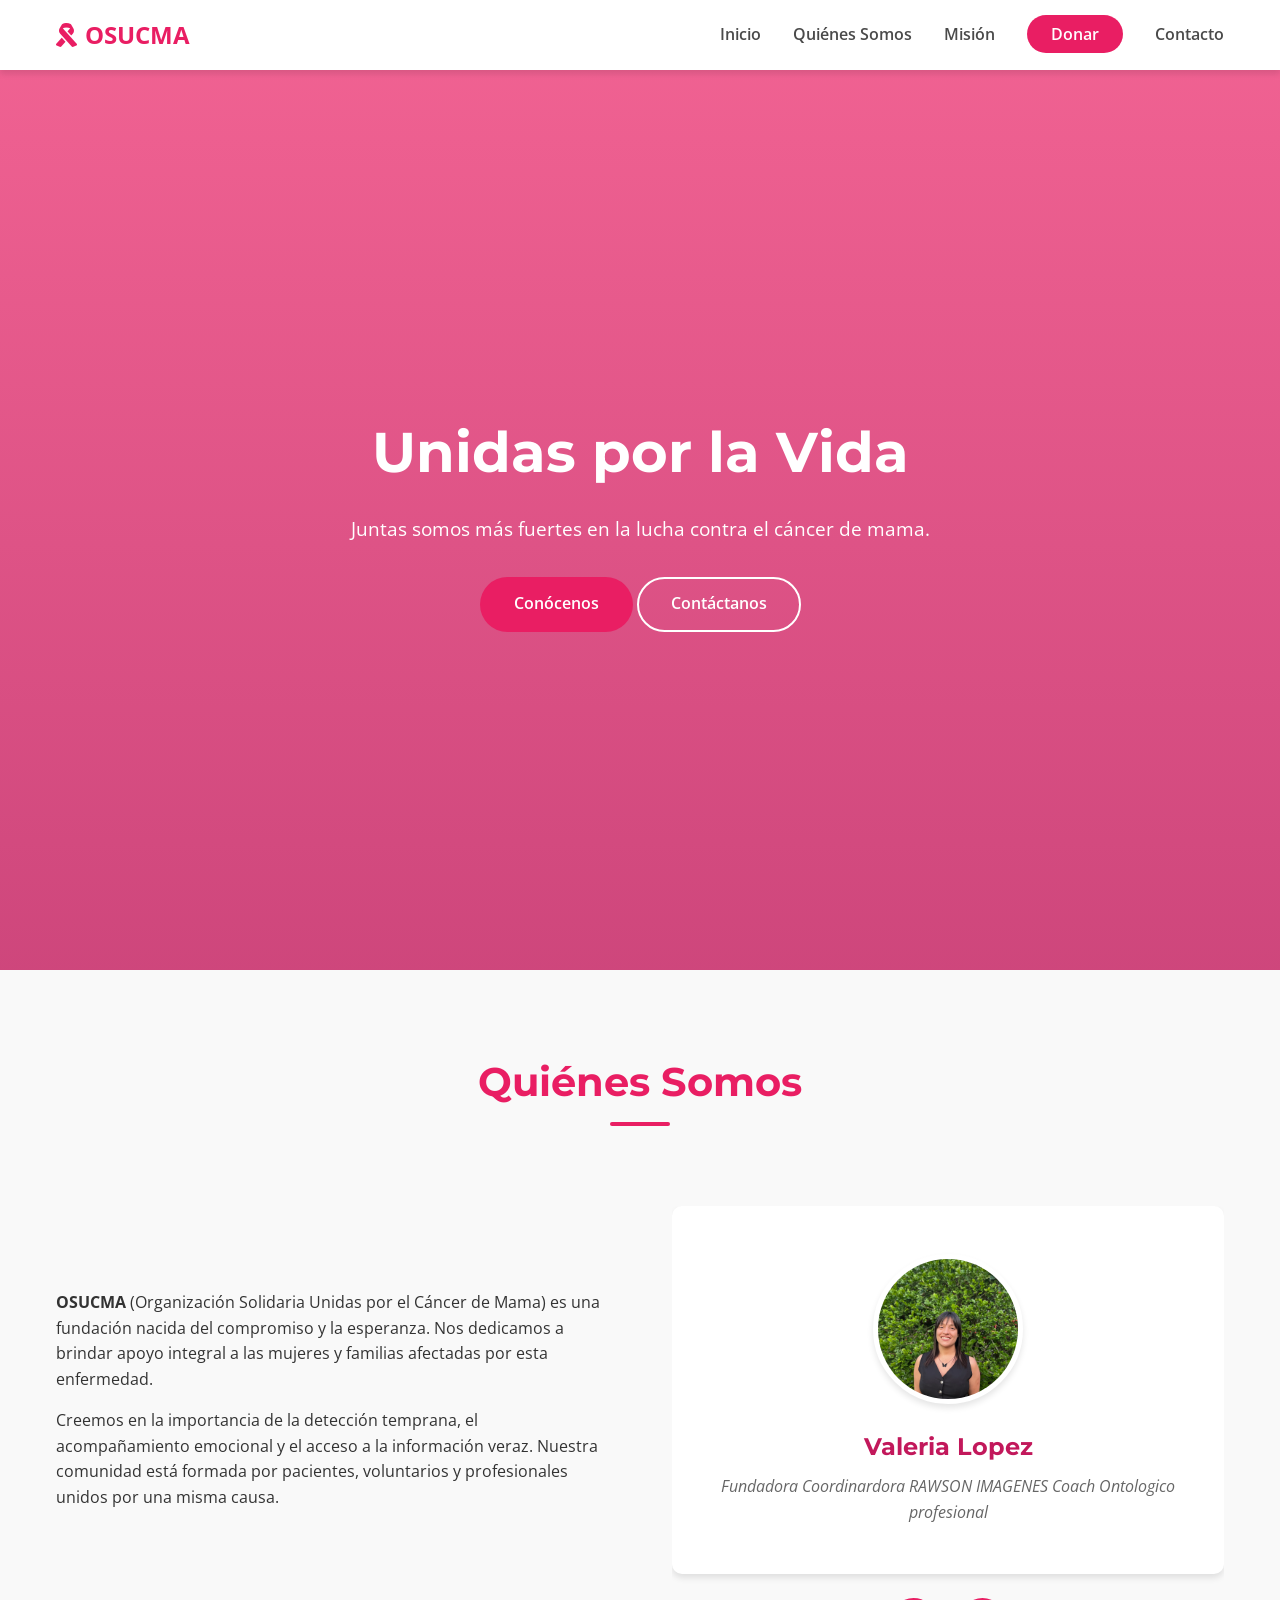
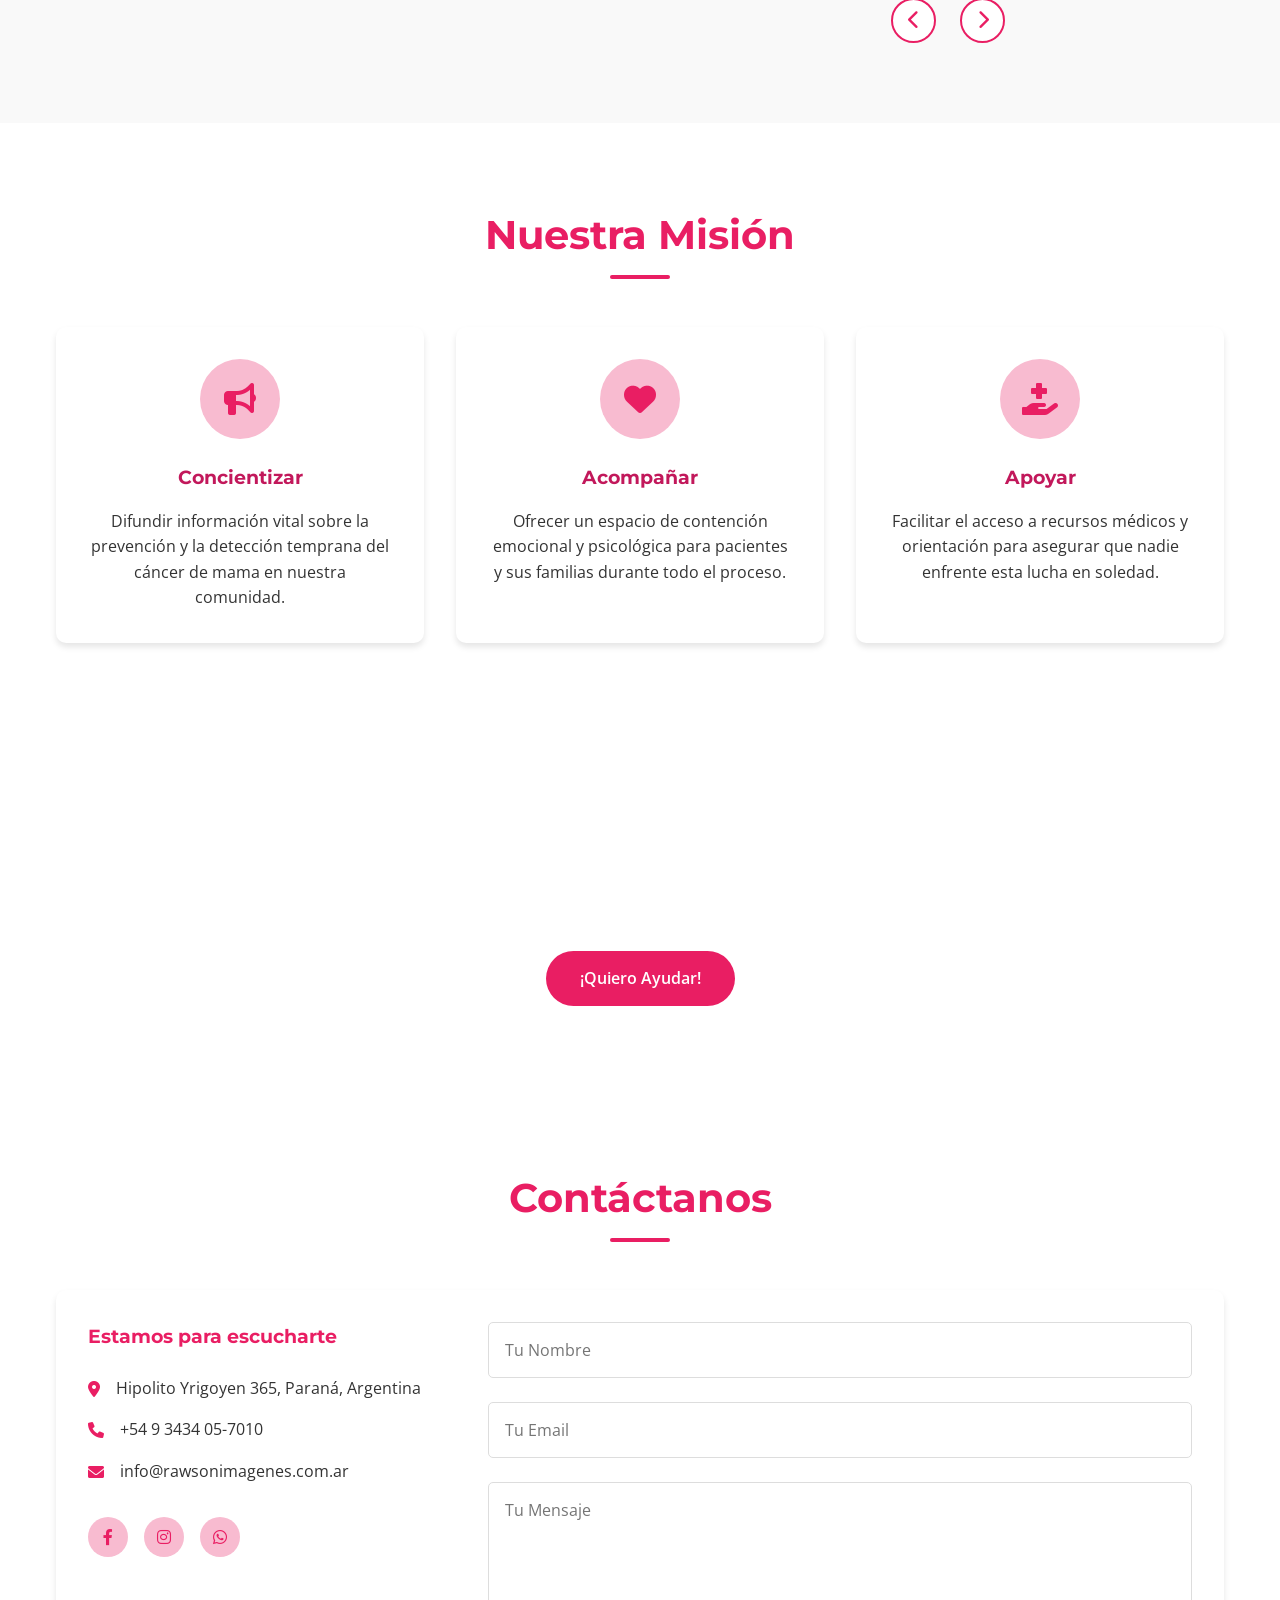
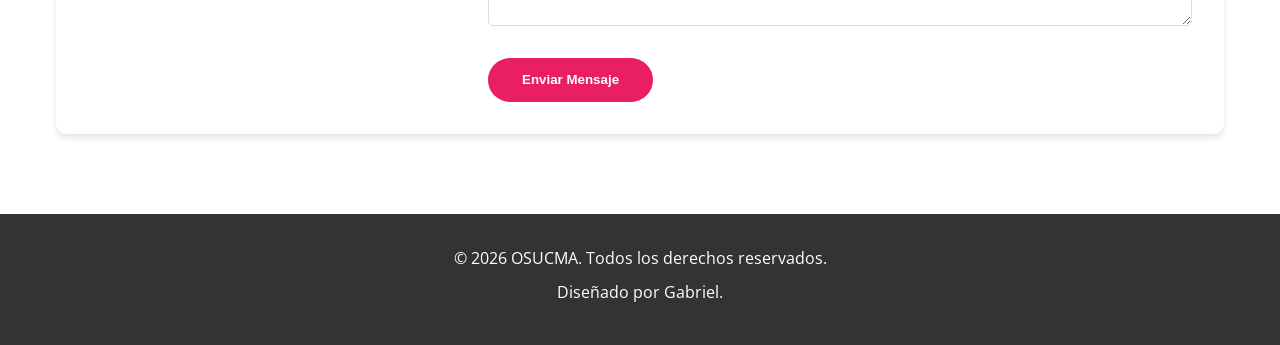
==== index.html @ b24c6c47 "cambios 3" ====
<!DOCTYPE html>
<html lang="es">

<head>
    <meta charset="UTF-8">
    <meta name="viewport" content="width=device-width, initial-scale=1.0">
    <title>OSUCMA - Organización Solidaria Unidas por el Cáncer de Mama</title>
    <meta name="description"
        content="Fundación dedicada a la concientización, apoyo y lucha contra el cáncer de mama. Únete a nuestra causa.">
    <link rel="stylesheet" href="styles.css">
    <link rel="preconnect" href="https://fonts.googleapis.com">
    <link rel="preconnect" href="https://fonts.gstatic.com" crossorigin>
    <link
        href="https://fonts.googleapis.com/css2?family=Montserrat:wght@400;600;700&family=Open+Sans:wght@400;600&display=swap"
        rel="stylesheet">
    <!-- Font Awesome for Icons -->
    <link rel="stylesheet" href="https://cdnjs.cloudflare.com/ajax/libs/font-awesome/6.0.0/css/all.min.css">
</head>

<body>

    <!-- Navigation -->
    <nav class="navbar">
        <div class="container nav-container">
            <a href="#" class="logo">
                <i class="fas fa-ribbon"></i> OSUCMA
            </a>
            <div class="menu-toggle" id="mobile-menu">
                <span class="bar"></span>
                <span class="bar"></span>
                <span class="bar"></span>
            </div>
            <ul class="nav-menu">
                <li><a href="#inicio" class="nav-link">Inicio</a></li>
                <li><a href="#quienes-somos" class="nav-link">Quiénes Somos</a></li>
                <li><a href="#mision" class="nav-link">Misión</a></li>
                <li><a href="#donar" class="nav-link btn-donate">Donar</a></li>
                <li><a href="#contacto" class="nav-link">Contacto</a></li>
            </ul>
        </div>
    </nav>

    <!-- Hero Section -->
    <header id="inicio" class="hero">
        <div class="hero-content">
            <h1>Unidas por la Vida</h1>
            <p>Juntas somos más fuertes en la lucha contra el cáncer de mama.</p>
            <div class="hero-buttons">
                <a href="#mision" class="btn btn-primary">Conócenos</a>
                <a href="#contacto" class="btn btn-outline">Contáctanos</a>
            </div>
        </div>
    </header>

    <!-- About Section -->
    <section id="quienes-somos" class="section about">
        <div class="container">
            <div class="section-header">
                <h2>Quiénes Somos</h2>
                <div class="divider"></div>
            </div>
            <div class="about-content">
                <div class="about-text">
                    <p><strong>OSUCMA</strong> (Organización Solidaria Unidas por el Cáncer de Mama) es una fundación
                        nacida del compromiso y la esperanza. Nos dedicamos a brindar apoyo integral a las mujeres y
                        familias afectadas por esta enfermedad.</p>
                    <p>Creemos en la importancia de la detección temprana, el acompañamiento emocional y el acceso a la
                        información veraz. Nuestra comunidad está formada por pacientes, voluntarios y
                        profesionales unidos por una misma causa.</p>
                </div>
                <div class="about-carousel">
                    <div class="carousel-container">
                        <div class="carousel-track" id="foundersTrack">
                            <!-- Founder 1 -->
                            <div class="carousel-card">
                                <div class="founder-img">
                                    <img src="vale.JPEG" alt="Valeria"> <!-- Placeholder Icon -->
                                    <!-- <img src="vale.jpeg" alt="Nombre Fundador"> -->
                                </div>
                                <h3>Valeria Lopez</h3>
                                <p>Fundadora
                                    Coordinardora RAWSON IMAGENES
                                    Coach Ontologico profesional
                                </p>
                            </div>
                            <!-- Founder 2 -->
                            <div class="carousel-card">
                                <div class="founder-img">
                                    <img src="marti.JPEG" alt="Martina">
                                </div>
                                <h3>Martina Schaab</h3>
                                <p>Tecnica Radiologa de RAWSON IMAGENES</p>
                            </div>
                            <!-- Founder 3 -->
                            <div class="carousel-card">
                                <div class="founder-img">
                                    <img src="flor.JPEG" alt="Florencia">
                                </div>
                                <h3>Florencia Pecorari</h3>
                                <p>Lic. en Nutrición</p>
                            </div>
                            <!-- Founder 3 -->
                            <div class="carousel-card">
                                <div class="founder-img">
                                    <img src="lore.JPEG" alt="Lorena">
                                </div>
                                <h3>Lorena Poyanar</h3>
                                <p>Oncoestetica y Autoimagen</p>
                            </div>
                        </div>
                    </div>
                    <div class="carousel-nav">
                        <button class="carousel-btn prev-btn" id="prevBtn"><i class="fas fa-chevron-left"></i></button>
                        <button class="carousel-btn next-btn" id="nextBtn"><i class="fas fa-chevron-right"></i></button>
                    </div>
                </div>
            </div>
        </div>
    </section>

    <!-- Mission Section -->
    <section id="mision" class="section mission">
        <div class="container">
            <div class="section-header">
                <h2>Nuestra Misión</h2>
                <div class="divider"></div>
            </div>
            <div class="cards-grid">
                <div class="card">
                    <div class="icon-box">
                        <i class="fas fa-bullhorn"></i>
                    </div>
                    <h3>Concientizar</h3>
                    <p>Difundir información vital sobre la prevención y la detección temprana del cáncer de mama en
                        nuestra comunidad.</p>
                </div>
                <div class="card">
                    <div class="icon-box">
                        <i class="fas fa-heart"></i>
                    </div>
                    <h3>Acompañar</h3>
                    <p>Ofrecer un espacio de contención emocional y psicológica para pacientes y sus familias durante
                        todo el proceso.</p>
                </div>
                <div class="card">
                    <div class="icon-box">
                        <i class="fas fa-hand-holding-medical"></i>
                    </div>
                    <h3>Apoyar</h3>
                    <p>Facilitar el acceso a recursos médicos y orientación para asegurar que nadie enfrente esta lucha
                        en soledad.</p>
                </div>
            </div>
        </div>
    </section>

    <!-- Donate/Get Involved Section -->
    <section id="donar" class="section donate">
        <div class="container">
            <div class="donate-content">
                <h2>Tu Ayuda Hace la Diferencia</h2>
                <p>Tu contribución nos permite seguir brindando apoyo, realizando campañas de prevención y ayudando a
                    quienes más lo necesitan.</p>
                <a href="#contacto" class="btn btn-primary btn-large">¡Quiero Ayudar!</a>
            </div>
        </div>
    </section>

    <!-- Contact Section -->
    <section id="contacto" class="section contact">
        <div class="container">
            <div class="section-header">
                <h2>Contáctanos</h2>
                <div class="divider"></div>
            </div>
            <div class="contact-wrapper">
                <div class="contact-info">
                    <h3>Estamos para escucharte</h3>
                    <p><i class="fas fa-map-marker-alt"></i> Hipolito Yrigoyen 365, Paraná, Argentina</p>
                    <p><i class="fas fa-phone"></i>+54 9 3434 05-7010</p>
                    <p><i class="fas fa-envelope"></i> info@rawsonimagenes.com.ar</p>
                    <div class="social-links">
                        <!-- CAMBIAR LINK DE FACEBOOK AQUI -->
                        <a href="https://facebook.com/TU_PAGINA" target="_blank"><i class="fab fa-facebook-f"></i></a>

                        <!-- CAMBIAR LINK DE INSTAGRAM AQUI -->
                        <a href="https://www.instagram.com/osucma/" target="_blank"><i class="fab fa-instagram"></i></a>

                        <!-- CAMBIAR LINK DE WHATSAPP AQUI (Reemplaza 1234567890 con tu número completo incluyendo código de país) -->
                        <a href="https://wa.me/3434057010" target="_blank"><i class="fab fa-whatsapp"></i></a>
                    </div>
                </div>
                <form class="contact-form" id="contactForm">
                    <div class="form-group">
                        <input type="text" id="name" name="name" placeholder="Tu Nombre" required>
                    </div>
                    <div class="form-group">
                        <input type="email" id="email" name="email" placeholder="Tu Email" required>
                    </div>
                    <div class="form-group">
                        <textarea id="message" name="message" rows="5" placeholder="Tu Mensaje" required></textarea>
                    </div>
                    <button type="submit" class="btn btn-primary">Enviar Mensaje</button>
                    <p id="form-status"></p>
                </form>
            </div>
        </div>
    </section>

    <!-- Footer -->
    <footer>
        <div class="container footer-content">
            <p>&copy; 2026 OSUCMA. Todos los derechos reservados.</p>
            <p>Diseñado por Gabriel.</p>
        </div>
    </footer>

    <script src="script.js"></script>
</body>

</html>
---- styles.css ----
/* CSS Variables for easy theming */
:root {
    --primary-color: #e91e63;
    /* Pink */
    --primary-dark: #c2185b;
    --primary-light: #f8bbd0;
    --secondary-color: #4a4a4a;
    --text-color: #333;
    --light-bg: #f9f9f9;
    --white: #ffffff;
    --transition: all 0.3s ease;
    --shadow: 0 4px 6px rgba(0, 0, 0, 0.1);
}

* {
    margin: 0;
    padding: 0;
    box-sizing: border-box;
}

body {
    font-family: 'Open Sans', sans-serif;
    line-height: 1.6;
    color: var(--text-color);
    background-color: var(--white);
}

h1,
h2,
h3 {
    font-family: 'Montserrat', sans-serif;
    color: var(--secondary-color);
}

a {
    text-decoration: none;
    color: inherit;
    transition: var(--transition);
}

ul {
    list-style: none;
}

.container {
    max-width: 1200px;
    margin: 0 auto;
    padding: 0 1rem;
}

/* Buttons */
.btn {
    display: inline-block;
    padding: 0.8rem 2rem;
    border-radius: 50px;
    font-weight: 600;
    cursor: pointer;
    border: 2px solid transparent;
    transition: var(--transition);
}

.btn-primary {
    background-color: var(--primary-color);
    color: var(--white);
}

.btn-primary:hover {
    background-color: var(--primary-dark);
    transform: translateY(-2px);
}

.btn-outline {
    border-color: var(--white);
    color: var(--white);
}

.btn-outline:hover {
    background-color: var(--white);
    color: var(--primary-color);
}

/* Header & Navigation */
.navbar {
    background-color: var(--white);
    box-shadow: var(--shadow);
    position: fixed;
    width: 100%;
    top: 0;
    z-index: 1000;
}

.nav-container {
    display: flex;
    justify-content: space-between;
    align-items: center;
    height: 70px;
}

.logo {
    font-size: 1.5rem;
    font-weight: 700;
    color: var(--primary-color);
    display: flex;
    align-items: center;
    gap: 0.5rem;
}

.nav-menu {
    display: flex;
    gap: 2rem;
    align-items: center;
}

.nav-link {
    font-weight: 600;
    color: var(--secondary-color);
}

.nav-link:hover {
    color: var(--primary-color);
}

.btn-donate {
    background-color: var(--primary-color);
    color: var(--white) !important;
    padding: 0.5rem 1.5rem;
    border-radius: 30px;
}

.btn-donate:hover {
    background-color: var(--primary-dark);
}

.menu-toggle {
    display: none;
    cursor: pointer;
}

.bar {
    display: block;
    width: 25px;
    height: 3px;
    margin: 5px auto;
    transition: var(--transition);
    background-color: var(--secondary-color);
}

/* Hero Section */
.hero {
    /* PARA CAMBIAR LA IMAGEN DE FONDO: Reemplaza la URL dentro de url('...') por la de tu imagen */
    background: linear-gradient(rgba(233, 30, 99, 0.7), rgba(194, 24, 91, 0.8)), url('https://images.unsplash.com/photo-1544716278-ca5e3f4abd8c?ixlib=rb-1.2.1&auto=format&fit=crop&w=1920&q=80');
    background-size: cover;
    background-position: center;
    height: 100vh;
    display: flex;
    justify-content: center;
    align-items: center;
    text-align: center;
    color: var(--white);
    margin-top: 70px;
    /* Offset for fixed navbar */
}

.hero-content h1 {
    font-size: 3.5rem;
    margin-bottom: 1rem;
    color: var(--white);
    animation: fadeInDown 1s ease;
}

.hero-content p {
    font-size: 1.2rem;
    margin-bottom: 2rem;
    max-width: 600px;
    margin-left: auto;
    margin-right: auto;
    animation: fadeInUp 1s ease 0.5s forwards;
    opacity: 0;
}

.hero-buttons {
    animation: fadeInUp 1s ease 1s forwards;
    opacity: 0;
}

/* Sections General */
.section {
    padding: 5rem 0;
}

.section-header {
    text-align: center;
    margin-bottom: 3rem;
}

.section-header h2 {
    font-size: 2.5rem;
    margin-bottom: 0.5rem;
    color: var(--primary-color);
}

.divider {
    width: 60px;
    height: 4px;
    background-color: var(--primary-color);
    margin: 0 auto;
    border-radius: 2px;
}

/* About Section */
.about {
    background-color: var(--light-bg);
}

.about-content {
    display: grid;
    grid-template-columns: 1fr 1fr;
    gap: 4rem;
    align-items: center;
}

.about-text p {
    margin-bottom: 1rem;
}

.image-placeholder {
    width: 100%;
    height: 300px;
    background-color: var(--primary-light);
    display: flex;
    flex-direction: column;
    justify-content: center;
    align-items: center;
    border-radius: 10px;
    color: var(--primary-dark);
    font-size: 1.2rem;
}

.image-placeholder i {
    font-size: 4rem;
    margin-bottom: 1rem;
}

/* Mission Section */
.mission .cards-grid {
    display: grid;
    grid-template-columns: repeat(auto-fit, minmax(300px, 1fr));
    gap: 2rem;
}

.card {
    background: var(--white);
    padding: 2rem;
    border-radius: 10px;
    box-shadow: var(--shadow);
    text-align: center;
    transition: var(--transition);
}

.card:hover {
    transform: translateY(-10px);
}

.icon-box {
    width: 80px;
    height: 80px;
    background-color: var(--primary-light);
    color: var(--primary-color);
    border-radius: 50%;
    display: flex;
    justify-content: center;
    align-items: center;
    margin: 0 auto 1.5rem;
    font-size: 2rem;
}

.card h3 {
    margin-bottom: 1rem;
    color: var(--primary-dark);
}

/* Donate Section */
.donate {
    background: linear-gradient(rgba(0, 0, 0, 0.6), rgba(0, 0, 0, 0.6)), url('https://images.unsplash.com/photo-1532938911079-1b06ac7ceec7?ixlib=rb-1.2.1&auto=format&fit=crop&w=1920&q=80');
    background-size: cover;
    background-position: center;
    background-attachment: fixed;
    color: var(--white);
    text-align: center;
}

.donate h2 {
    color: var(--white);
    margin-bottom: 1rem;
}

.donate p {
    margin-bottom: 2rem;
    font-size: 1.2rem;
}

/* Contact Section */
.contact-wrapper {
    display: grid;
    grid-template-columns: 1fr 2fr;
    gap: 3rem;
    background-color: var(--white);
    padding: 2rem;
    border-radius: 10px;
    box-shadow: var(--shadow);
}

.contact-info h3 {
    margin-bottom: 1.5rem;
    color: var(--primary-color);
}

.contact-info p {
    margin-bottom: 1rem;
    display: flex;
    align-items: center;
    gap: 1rem;
}

.contact-info i {
    color: var(--primary-color);
}

.social-links {
    margin-top: 2rem;
    display: flex;
    gap: 1rem;
}

.social-links a {
    width: 40px;
    height: 40px;
    background-color: var(--primary-light);
    color: var(--primary-color);
    display: flex;
    justify-content: center;
    align-items: center;
    border-radius: 50%;
    transition: var(--transition);
}

.social-links a:hover {
    background-color: var(--primary-color);
    color: var(--white);
}

.contact-form .form-group {
    margin-bottom: 1.5rem;
}

.contact-form input,
.contact-form textarea {
    width: 100%;
    padding: 1rem;
    border: 1px solid #ddd;
    border-radius: 5px;
    font-family: inherit;
    font-size: 1rem;
    transition: var(--transition);
}

.contact-form input:focus,
.contact-form textarea:focus {
    border-color: var(--primary-color);
    outline: none;
}

/* Footer */
footer {
    background-color: #333;
    color: var(--white);
    padding: 2rem 0;
    text-align: center;
}

footer p {
    margin-bottom: 0.5rem;
}

footer i {
    color: var(--primary-color);
}

/* Animations */
@keyframes fadeInDown {
    from {
        opacity: 0;
        transform: translateY(-20px);
    }

    to {
        opacity: 1;
        transform: translateY(0);
    }
}

@keyframes fadeInUp {
    from {
        opacity: 0;
        transform: translateY(20px);
    }

    to {
        opacity: 1;
        transform: translateY(0);
    }
}

/* Carousel Styles */
/* Carousel Styles */
.about-carousel {
    position: relative;
    max-width: 600px;
    width: 100%;
    /* Ensure it takes full width up to max */
    margin: 2rem auto 0;
    overflow: hidden;
}

.carousel-container {
    overflow: hidden;
    border-radius: 10px;
    background-color: var(--white);
    box-shadow: var(--shadow);
    width: 100%;
}

.carousel-track {
    display: flex;
    transition: transform 0.5s ease-in-out;
    width: 100%;
    /* Track needs to be flexible */
}

.carousel-card {
    /* min-width will be set by JS, but default to 100% */
    min-width: 100%;
    width: 100%;
    flex-shrink: 0;
    /* CRITICAL: Prevents cards from squishing */
    padding: 3rem 1rem;
    /* Reduced side padding for mobile */
    text-align: center;
    box-sizing: border-box;
}

.founder-img {
    width: 150px;
    /* Increased size */
    height: 150px;
    background-color: var(--white);
    /* Changed to white to avoid pink borders if transparent */
    border-radius: 50%;
    margin: 0 auto 1.5rem;
    display: flex;
    justify-content: center;
    align-items: center;
    color: var(--primary-color);
    font-size: 4rem;
    overflow: hidden;
    border: 5px solid var(--white);
    box-shadow: var(--shadow);
    position: relative;
    /* For stacking context */
}

.founder-img img {
    width: 100%;
    height: 100%;
    object-fit: cover;
    /* Ensures image covers the circle */
    object-position: center top;
    /* Focus on faces usually at top */
}

.carousel-card h3 {
    margin-bottom: 0.5rem;
    color: var(--primary-dark);
    font-size: 1.5rem;
}

.carousel-card p {
    font-size: 1rem;
    color: #666;
    font-style: italic;
}

.carousel-nav {
    display: flex;
    justify-content: center;
    gap: 1.5rem;
    margin-top: 1.5rem;
}

.carousel-btn {
    background-color: var(--white);
    color: var(--primary-color);
    border: 2px solid var(--primary-color);
    width: 45px;
    height: 45px;
    border-radius: 50%;
    cursor: pointer;
    transition: var(--transition);
    display: flex;
    justify-content: center;
    align-items: center;
    font-size: 1.2rem;
}

.carousel-btn:hover {
    background-color: var(--primary-color);
    color: var(--white);
    transform: scale(1.1);
}

/* Responsive Design */
@media (max-width: 768px) {
    .menu-toggle {
        display: block;
    }

    .menu-toggle.active .bar:nth-child(2) {
        opacity: 0;
    }

    .menu-toggle.active .bar:nth-child(1) {
        transform: translateY(8px) rotate(45deg);
    }

    .menu-toggle.active .bar:nth-child(3) {
        transform: translateY(-8px) rotate(-45deg);
    }

    .nav-menu {
        position: fixed;
        left: -100%;
        top: 70px;
        gap: 0;
        flex-direction: column;
        background-color: var(--white);
        width: 100%;
        text-align: center;
        transition: 0.3s;
        box-shadow: 0 4px 6px rgba(0, 0, 0, 0.1);
    }

    .nav-menu.active {
        left: 0;
    }

    .nav-menu li {
        margin: 1.5rem 0;
    }

    .hero-content h1 {
        font-size: 2.5rem;
    }

    .about-content,
    .contact-wrapper {
        grid-template-columns: 1fr;
    }

    .image-placeholder {
        height: 200px;
    }
}
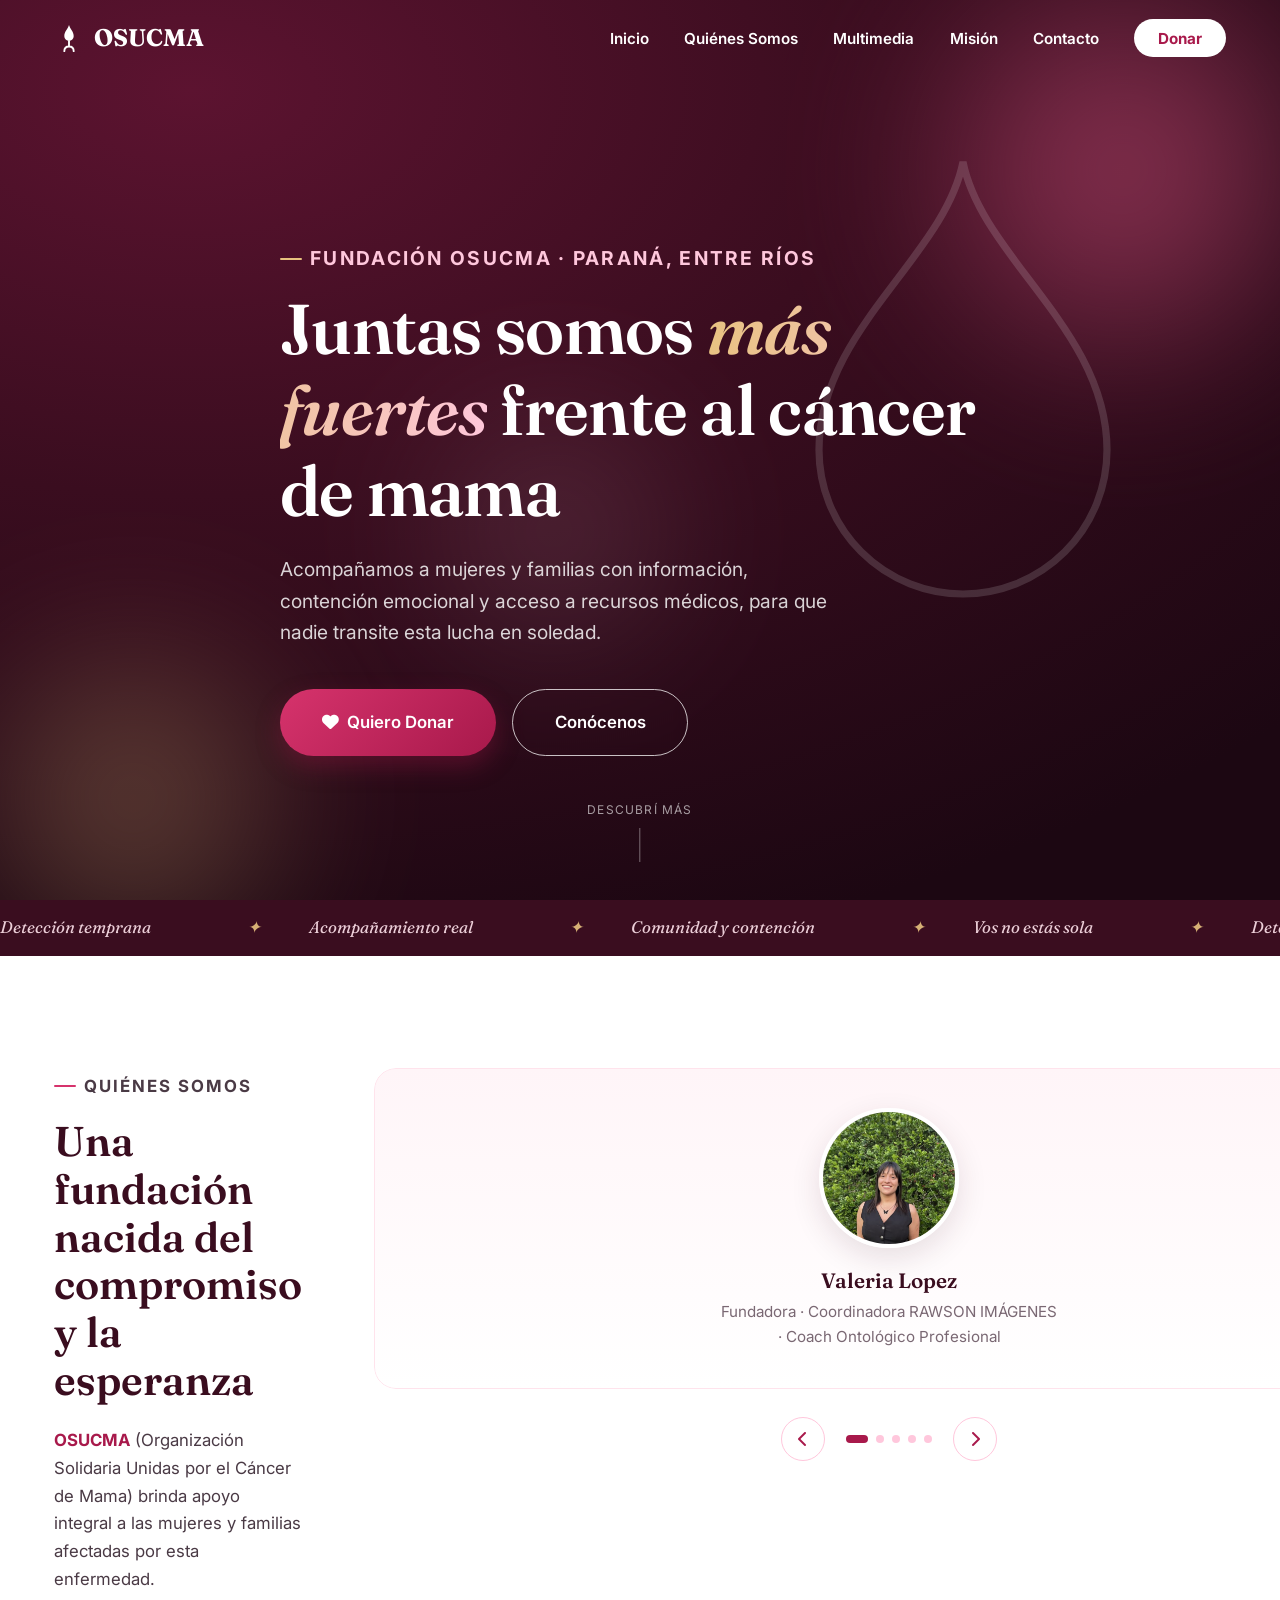
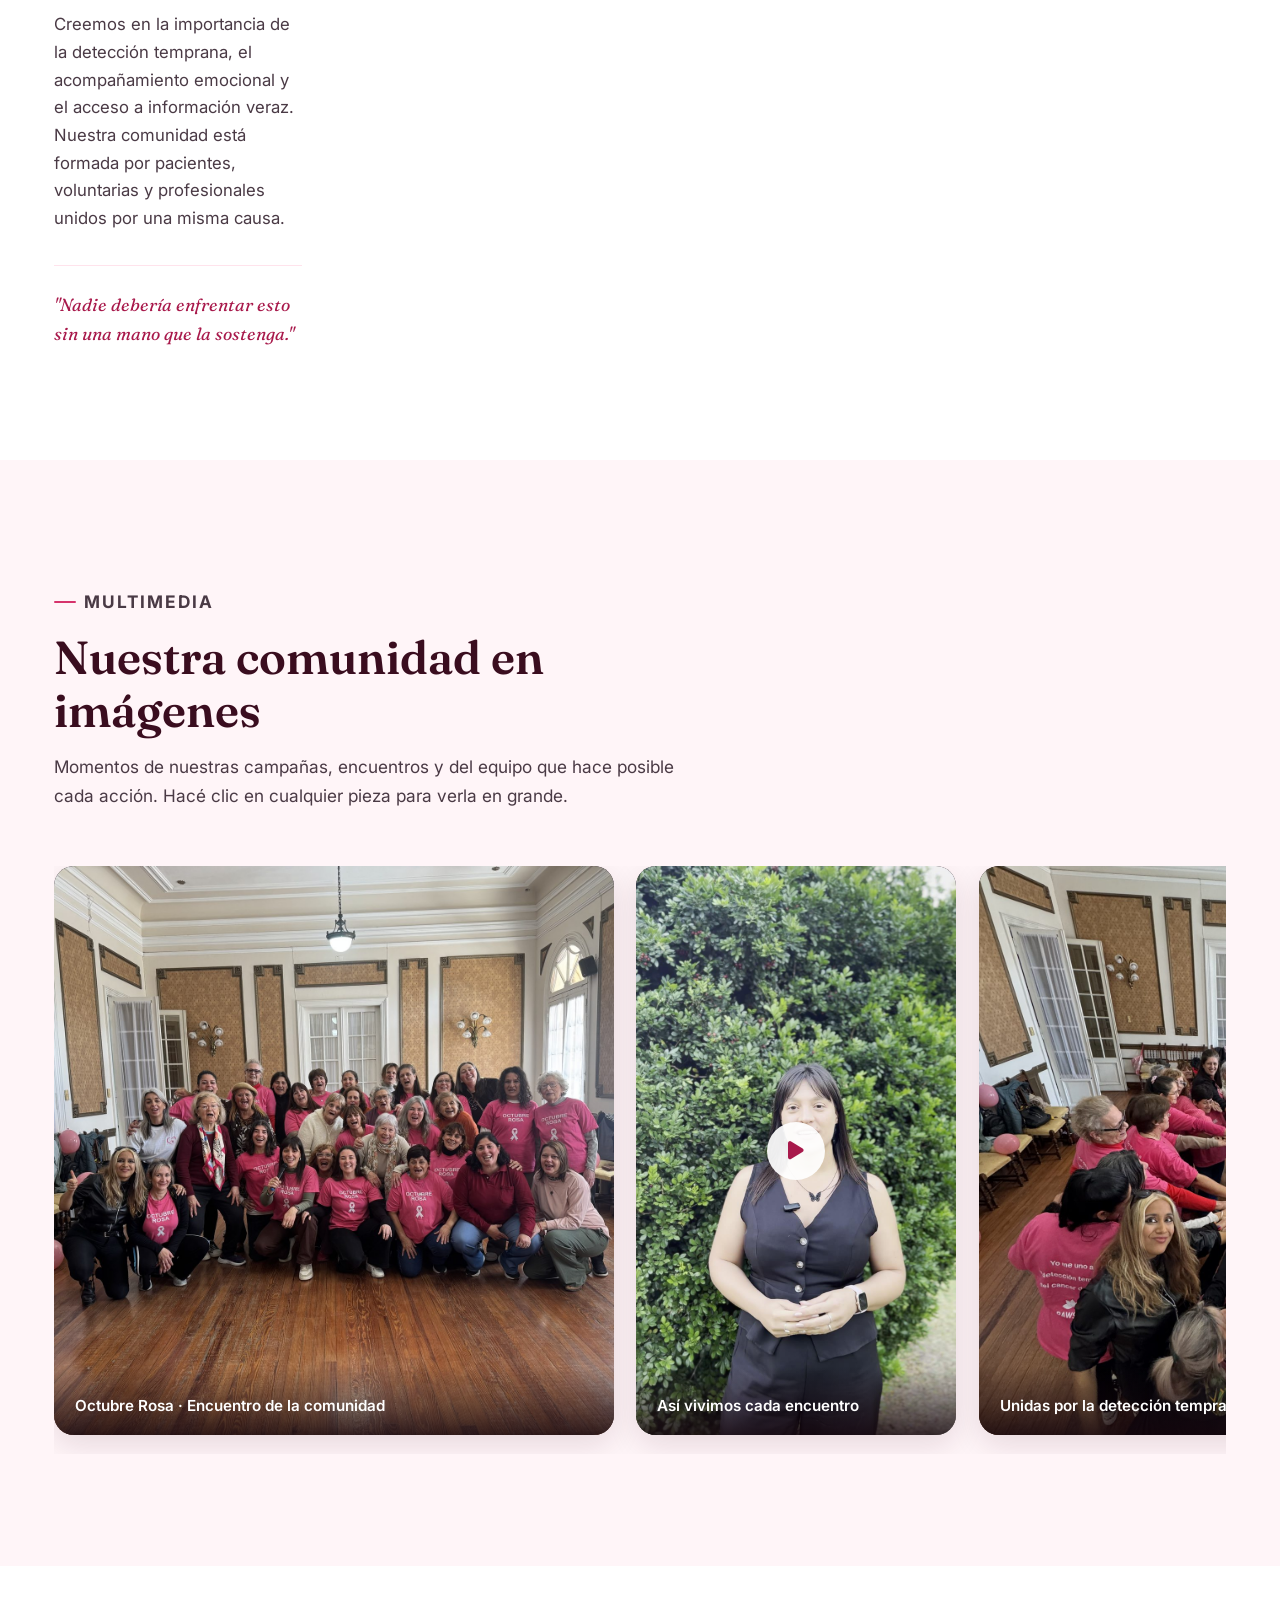
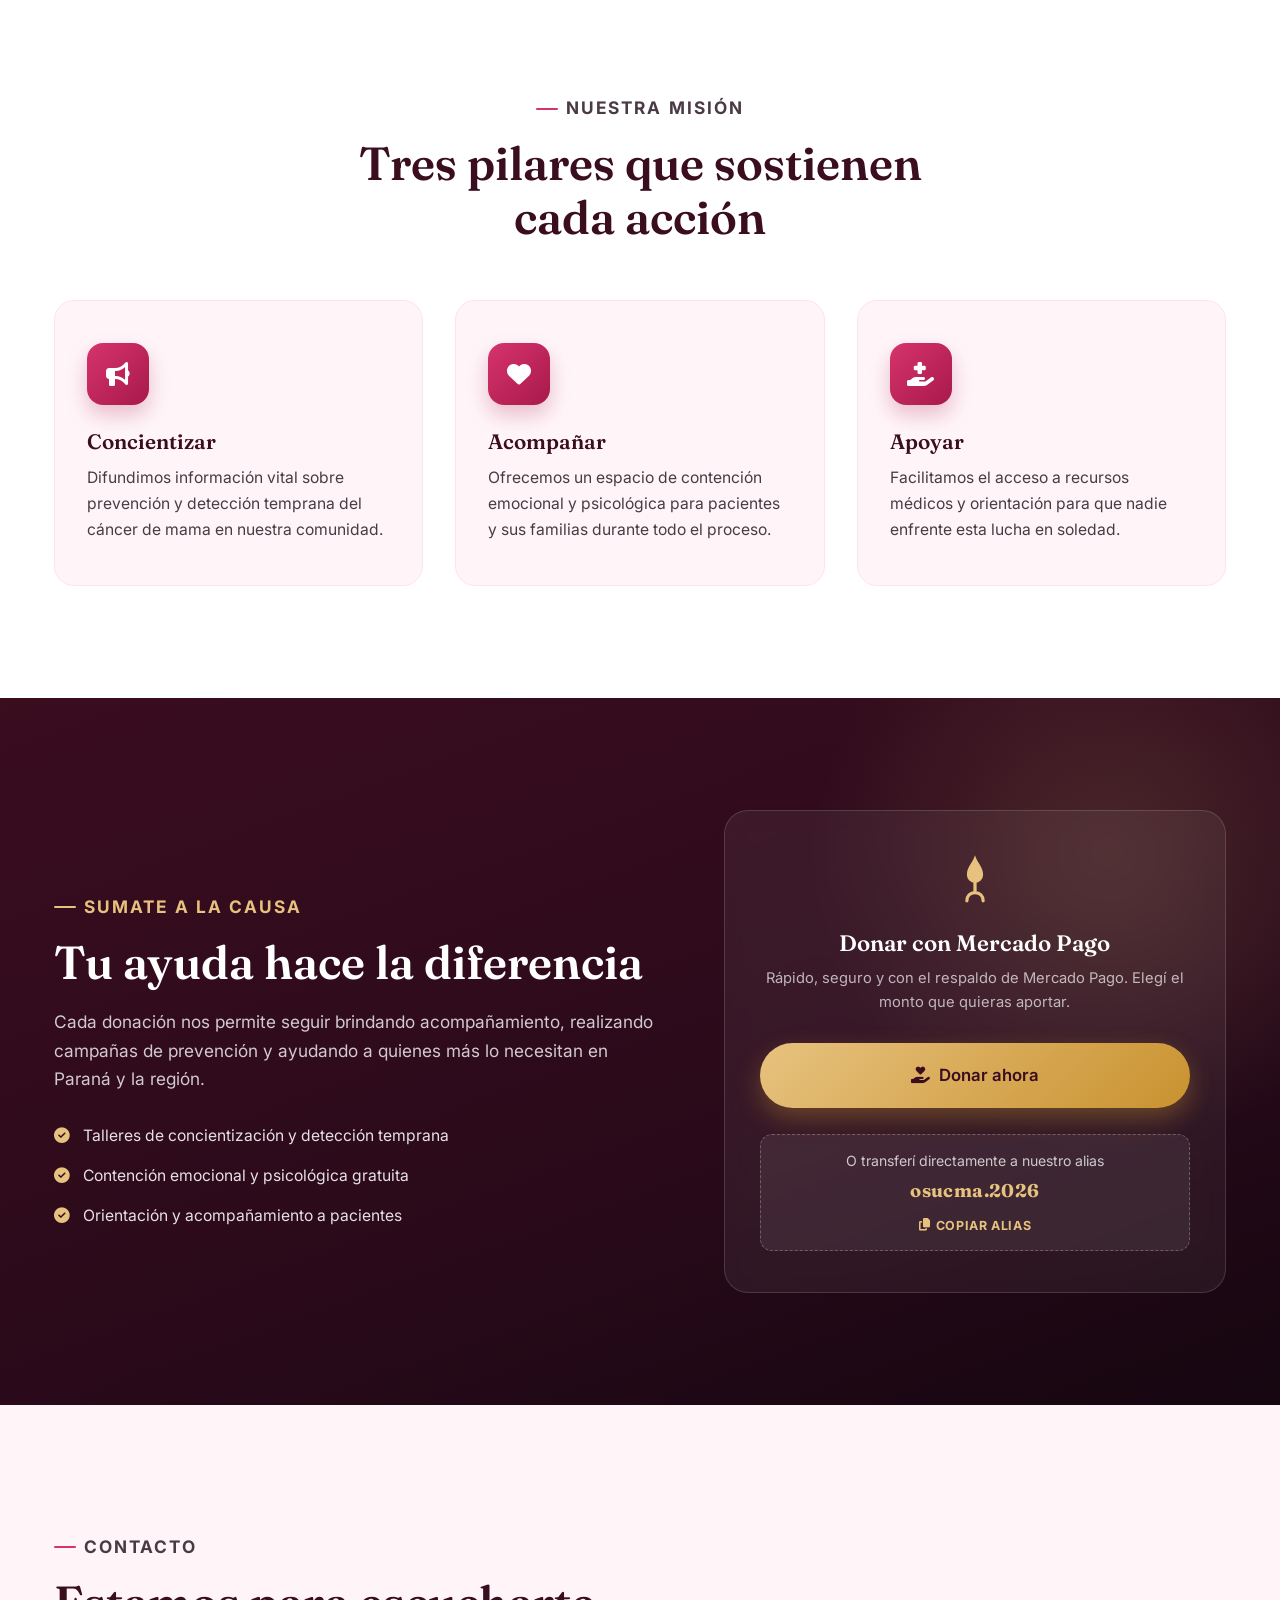
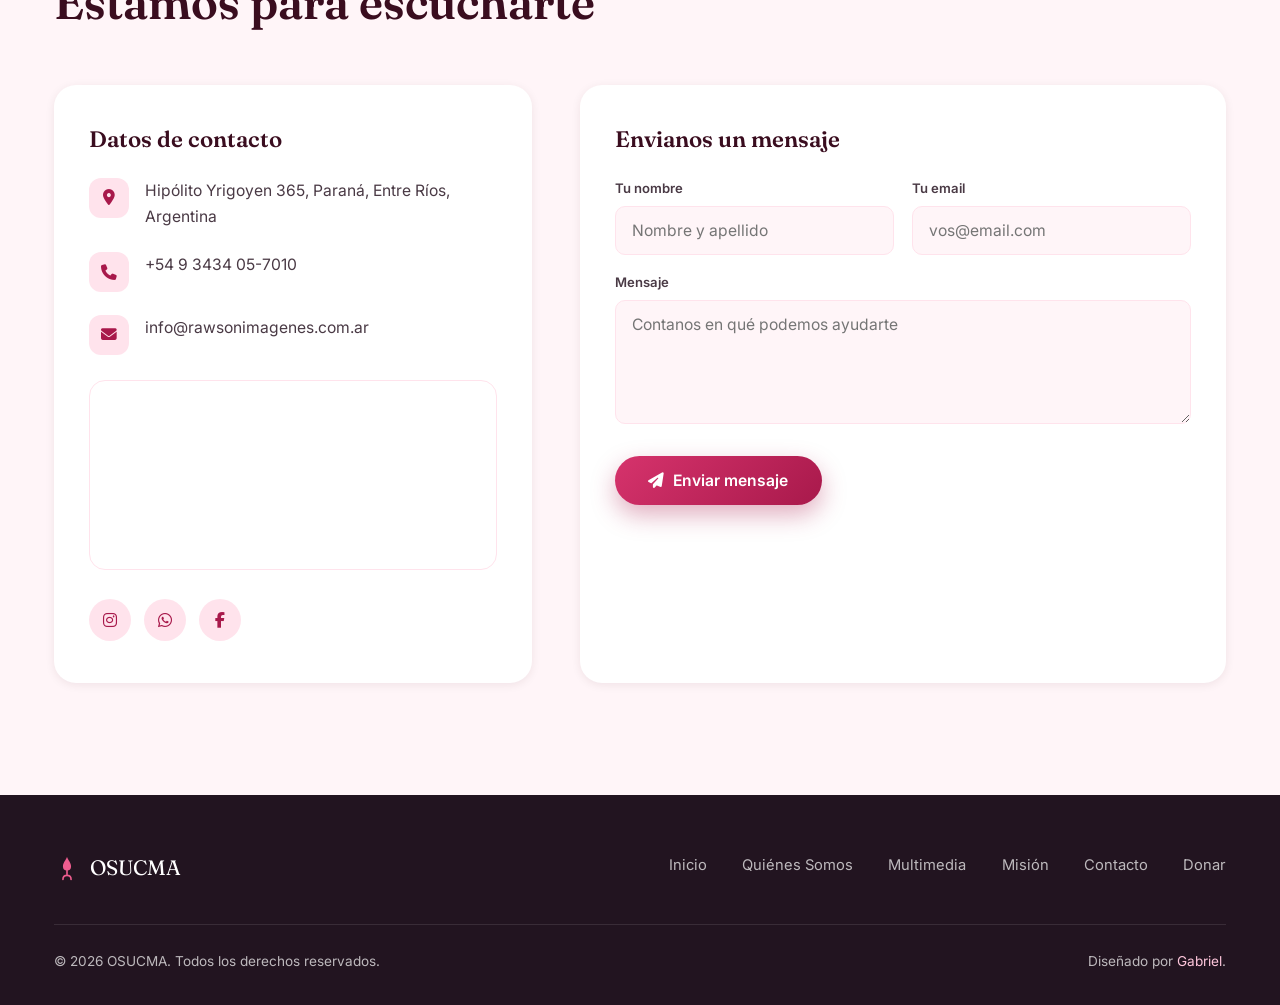
==== commit 05832599: "Rediseño completo del sitio: hero animado, galería multimedia, donaciones y contacto funcional Nueva" ====
--- a/index.html
+++ b/index.html
@@ -4,218 +4,377 @@
 <head>
     <meta charset="UTF-8">
     <meta name="viewport" content="width=device-width, initial-scale=1.0">
-    <title>OSUCMA - Organización Solidaria Unidas por el Cáncer de Mama</title>
+    <title>OSUCMA — Unidas por el Cáncer de Mama</title>
     <meta name="description"
-        content="Fundación dedicada a la concientización, apoyo y lucha contra el cáncer de mama. Únete a nuestra causa.">
-    <link rel="stylesheet" href="styles.css">
+        content="OSUCMA, Organización Solidaria Unidas por el Cáncer de Mama: concientización, acompañamiento y apoyo a mujeres y familias de Paraná, Entre Ríos. Sumate o doná.">
+
+    <meta property="og:title" content="OSUCMA — Unidas por la Vida">
+    <meta property="og:description" content="Concientización, acompañamiento y apoyo real contra el cáncer de mama.">
+    <meta property="og:type" content="website">
+    <meta property="og:image" content="assets/img/comunidad2.jpg">
+    <meta property="og:locale" content="es_AR">
+
+    <link rel="icon"
+        href="data:image/svg+xml,%3Csvg xmlns='http://www.w3.org/2000/svg' viewBox='0 0 32 32'%3E%3Cpath fill='%23a8194b' d='M16 2c-1 4-5 7-5 12a5 5 0 0 0 10 0c0-5-4-8-5-12Z'/%3E%3Cpath fill='none' stroke='%23a8194b' stroke-width='2' stroke-linecap='round' d='M16 19v6M11 30c0-3 2-5 5-5s5 2 5 5'/%3E%3C/svg%3E">
+
     <link rel="preconnect" href="https://fonts.googleapis.com">
     <link rel="preconnect" href="https://fonts.gstatic.com" crossorigin>
-    <link
-        href="https://fonts.googleapis.com/css2?family=Montserrat:wght@400;600;700&family=Open+Sans:wght@400;600&display=swap"
+    <link href="https://fonts.googleapis.com/css2?family=Fraunces:ital,opsz,wght@0,9..144,400;0,9..144,600;0,9..144,700;1,9..144,500&family=Inter:wght@400;500;600;700;800&display=swap"
         rel="stylesheet">
-    <!-- Font Awesome for Icons -->
-    <link rel="stylesheet" href="https://cdnjs.cloudflare.com/ajax/libs/font-awesome/6.0.0/css/all.min.css">
+    <link rel="stylesheet" href="https://cdnjs.cloudflare.com/ajax/libs/font-awesome/6.5.1/css/all.min.css">
+
+    <link rel="stylesheet" href="styles.css">
 </head>
 
 <body>
 
-    <!-- Navigation -->
-    <nav class="navbar">
+    <!-- ============ NAVBAR ============ -->
+    <nav class="navbar" id="navbar">
         <div class="container nav-container">
-            <a href="#" class="logo">
-                <i class="fas fa-ribbon"></i> OSUCMA
+            <a href="#inicio" class="logo">
+                <svg viewBox="0 0 32 32" fill="none">
+                    <path d="M16 2c-1 4-5 7-5 12a5 5 0 0 0 10 0c0-5-4-8-5-12Z" fill="currentColor" />
+                    <path d="M16 19v6M11 30c0-3 2-5 5-5s5 2 5 5" stroke="currentColor" stroke-width="2"
+                        stroke-linecap="round" fill="none" />
+                </svg>
+                OSUCMA
             </a>
-            <div class="menu-toggle" id="mobile-menu">
+
+            <div class="menu-toggle" id="menuToggle" aria-label="Abrir menú">
                 <span class="bar"></span>
                 <span class="bar"></span>
                 <span class="bar"></span>
             </div>
-            <ul class="nav-menu">
+
+            <ul class="nav-menu" id="navMenu">
                 <li><a href="#inicio" class="nav-link">Inicio</a></li>
                 <li><a href="#quienes-somos" class="nav-link">Quiénes Somos</a></li>
+                <li><a href="#multimedia" class="nav-link">Multimedia</a></li>
                 <li><a href="#mision" class="nav-link">Misión</a></li>
-                <li><a href="#donar" class="nav-link btn-donate">Donar</a></li>
                 <li><a href="#contacto" class="nav-link">Contacto</a></li>
+                <li><a href="#donar" class="nav-link nav-donate">Donar</a></li>
             </ul>
         </div>
     </nav>
 
-    <!-- Hero Section -->
+    <!-- ============ HERO ============ -->
     <header id="inicio" class="hero">
-        <div class="hero-content">
-            <h1>Unidas por la Vida</h1>
-            <p>Juntas somos más fuertes en la lucha contra el cáncer de mama.</p>
-            <div class="hero-buttons">
-                <a href="#mision" class="btn btn-primary">Conócenos</a>
-                <a href="#contacto" class="btn btn-outline">Contáctanos</a>
-            </div>
+        <div class="hero-blob b1"></div>
+        <div class="hero-blob b2"></div>
+        <div class="hero-blob b3"></div>
+        <svg class="hero-ribbon-mark" viewBox="0 0 200 260" fill="none">
+            <path d="M100 10c-8 40-60 70-60 120a60 60 0 0 0 120 0c0-50-52-80-60-120Z" stroke="#fff"
+                stroke-width="3" />
+        </svg>
+
+        <div class="container">
+            <div class="hero-content">
+                <p class="eyebrow">Fundación OSUCMA · Paraná, Entre Ríos</p>
+                <h1>Juntas somos <em>más fuertes</em> frente al cáncer de mama</h1>
+                <p>Acompañamos a mujeres y familias con información, contención emocional y acceso a recursos
+                    médicos, para que nadie transite esta lucha en soledad.</p>
+                <div class="hero-btns">
+                    <a href="#donar" class="btn btn-primary btn-lg">
+                        <i class="fas fa-heart"></i> Quiero Donar
+                    </a>
+                    <a href="#quienes-somos" class="btn btn-outline btn-lg">Conócenos</a>
+                </div>
+            </div>
+        </div>
+
+        <div class="hero-scroll">
+            <span>Descubrí más</span>
+            <div class="line"></div>
         </div>
     </header>
 
-    <!-- About Section -->
-    <section id="quienes-somos" class="section about">
-        <div class="container">
-            <div class="section-header">
-                <h2>Quiénes Somos</h2>
-                <div class="divider"></div>
-            </div>
-            <div class="about-content">
-                <div class="about-text">
-                    <p><strong>OSUCMA</strong> (Organización Solidaria Unidas por el Cáncer de Mama) es una fundación
-                        nacida del compromiso y la esperanza. Nos dedicamos a brindar apoyo integral a las mujeres y
-                        familias afectadas por esta enfermedad.</p>
-                    <p>Creemos en la importancia de la detección temprana, el acompañamiento emocional y el acceso a la
-                        información veraz. Nuestra comunidad está formada por pacientes, voluntarios y
-                        profesionales unidos por una misma causa.</p>
-                </div>
-                <div class="about-carousel">
-                    <div class="carousel-container">
+    <!-- ============ MARQUEE ============ -->
+    <div class="marquee" aria-hidden="true">
+        <div class="marquee-track">
+            <span>Detección temprana</span>
+            <span>Acompañamiento real</span>
+            <span>Comunidad y contención</span>
+            <span>Vos no estás sola</span>
+            <span>Detección temprana</span>
+            <span>Acompañamiento real</span>
+            <span>Comunidad y contención</span>
+            <span>Vos no estás sola</span>
+        </div>
+    </div>
+
+    <!-- ============ QUIÉNES SOMOS ============ -->
+    <section id="quienes-somos" class="pad about">
+        <div class="container">
+            <div class="about-grid">
+                <div class="about-text reveal">
+                    <p class="eyebrow">Quiénes somos</p>
+                    <h2 style="font-size:clamp(1.9rem,3.6vw,2.6rem); margin-bottom:1.4rem;">Una fundación nacida del
+                        compromiso y la esperanza</h2>
+                    <p><strong>OSUCMA</strong> (Organización Solidaria Unidas por el Cáncer de Mama) brinda apoyo
+                        integral a las mujeres y familias afectadas por esta enfermedad.</p>
+                    <p>Creemos en la importancia de la detección temprana, el acompañamiento emocional y el acceso a
+                        información veraz. Nuestra comunidad está formada por pacientes, voluntarias y profesionales
+                        unidos por una misma causa.</p>
+                    <div class="about-signature">"Nadie debería enfrentar esto sin una mano que la sostenga."</div>
+                </div>
+
+                <div class="carousel reveal reveal-delay-1">
+                    <div class="carousel-viewport">
                         <div class="carousel-track" id="foundersTrack">
-                            <!-- Founder 1 -->
-                            <div class="carousel-card">
-                                <div class="founder-img">
-                                    <img src="vale.JPEG" alt="Valeria"> <!-- Placeholder Icon -->
-                                    <!-- <img src="vale.jpeg" alt="Nombre Fundador"> -->
-                                </div>
+                            <div class="carousel-slide">
+                                <div class="founder-photo"><img src="assets/img/vale.jpg" alt="Valeria Lopez"
+                                        loading="lazy"></div>
                                 <h3>Valeria Lopez</h3>
-                                <p>Fundadora
-                                    Coordinardora RAWSON IMAGENES
-                                    Coach Ontologico profesional
-                                </p>
-                            </div>
-                            <!-- Founder 2 -->
-                            <div class="carousel-card">
-                                <div class="founder-img">
-                                    <img src="marti.JPEG" alt="Martina">
-                                </div>
+                                <p>Fundadora · Coordinadora RAWSON IMÁGENES · Coach Ontológico Profesional</p>
+                            </div>
+                            <div class="carousel-slide">
+                                <div class="founder-photo"><img src="assets/img/marti.jpg" alt="Martina Schaab"
+                                        loading="lazy"></div>
                                 <h3>Martina Schaab</h3>
-                                <p>Tecnica Radiologa de RAWSON IMAGENES</p>
-                            </div>
-                            <!-- Founder 3 -->
-                            <div class="carousel-card">
-                                <div class="founder-img">
-                                    <img src="flor.JPEG" alt="Florencia">
-                                </div>
+                                <p>Técnica Radióloga de RAWSON IMÁGENES</p>
+                            </div>
+                            <div class="carousel-slide">
+                                <div class="founder-photo"><img src="assets/img/flor.jpg" alt="Florencia Pecorari"
+                                        loading="lazy"></div>
                                 <h3>Florencia Pecorari</h3>
                                 <p>Lic. en Nutrición</p>
                             </div>
-                            <!-- Founder 3 -->
-                            <div class="carousel-card">
-                                <div class="founder-img">
-                                    <img src="lore.JPEG" alt="Lorena">
-                                </div>
+                            <div class="carousel-slide">
+                                <div class="founder-photo"><img src="assets/img/lore.jpg" alt="Lorena Poyanar"
+                                        loading="lazy"></div>
                                 <h3>Lorena Poyanar</h3>
-                                <p>Oncoestetica y Autoimagen</p>
+                                <p>Oncoestética y Autoimagen</p>
+                            </div>
+                            <div class="carousel-slide">
+                                <div class="founder-photo"><img src="assets/img/delfi.jpg" alt="Delfina Emeri"
+                                        loading="lazy"></div>
+                                <h3>Delfina Emeri</h3>
+                                <p>Lic. en Psicología</p>
                             </div>
                         </div>
                     </div>
-                    <div class="carousel-nav">
-                        <button class="carousel-btn prev-btn" id="prevBtn"><i class="fas fa-chevron-left"></i></button>
-                        <button class="carousel-btn next-btn" id="nextBtn"><i class="fas fa-chevron-right"></i></button>
-                    </div>
-                </div>
-            </div>
-        </div>
-    </section>
-
-    <!-- Mission Section -->
-    <section id="mision" class="section mission">
-        <div class="container">
-            <div class="section-header">
-                <h2>Nuestra Misión</h2>
-                <div class="divider"></div>
+                    <div class="carousel-controls">
+                        <button class="carousel-btn" id="prevBtn" aria-label="Anterior"><i
+                                class="fas fa-chevron-left"></i></button>
+                        <div class="carousel-dots" id="carouselDots"></div>
+                        <button class="carousel-btn" id="nextBtn" aria-label="Siguiente"><i
+                                class="fas fa-chevron-right"></i></button>
+                    </div>
+                </div>
+            </div>
+        </div>
+    </section>
+
+    <!-- ============ MULTIMEDIA / GALERÍA ============ -->
+    <section id="multimedia" class="pad gallery-section">
+        <div class="container">
+            <div class="section-head reveal">
+                <p class="eyebrow">Multimedia</p>
+                <h2>Nuestra comunidad en imágenes</h2>
+                <p>Momentos de nuestras campañas, encuentros y del equipo que hace posible cada acción. Hacé clic en
+                    cualquier pieza para verla en grande.</p>
+            </div>
+
+            <div class="gallery-scroller reveal reveal-delay-1" id="galleryScroller">
+                <div class="gallery-item wide" data-type="image" data-src="assets/img/comunidad2.jpg">
+                    <img src="assets/img/comunidad2.jpg" alt="Encuentro de Octubre Rosa con toda la comunidad OSUCMA"
+                        loading="lazy">
+                    <div class="gallery-caption">Octubre Rosa · Encuentro de la comunidad</div>
+                </div>
+
+                <div class="gallery-item tall" data-type="video" data-src="assets/video/comunidad.mp4">
+                    <video src="assets/video/comunidad.mp4" muted loop playsinline preload="metadata"
+                        poster="assets/img/comunidad_poster.jpg"></video>
+                    <div class="gallery-play"><i class="fas fa-play"></i></div>
+                    <div class="gallery-caption">Así vivimos cada encuentro</div>
+                </div>
+
+                <div class="gallery-item wide" data-type="image" data-src="assets/img/comunidad1.jpg">
+                    <img src="assets/img/comunidad1.jpg" alt="Mujeres unidas en un círculo por la detección temprana"
+                        loading="lazy">
+                    <div class="gallery-caption">Unidas por la detección temprana</div>
+                </div>
+
+                <div class="gallery-item tall" data-type="image" data-src="assets/img/equipo.jpg">
+                    <img src="assets/img/equipo.jpg" alt="Equipo de OSUCMA y RAWSON Imágenes" loading="lazy">
+                    <div class="gallery-caption">Nuestro equipo</div>
+                </div>
+            </div>
+        </div>
+    </section>
+
+    <!-- ============ MISIÓN ============ -->
+    <section id="mision" class="pad mission">
+        <div class="container">
+            <div class="section-head center reveal" style="margin-left:auto;margin-right:auto;">
+                <p class="eyebrow">Nuestra misión</p>
+                <h2>Tres pilares que sostienen cada acción</h2>
             </div>
             <div class="cards-grid">
-                <div class="card">
-                    <div class="icon-box">
-                        <i class="fas fa-bullhorn"></i>
-                    </div>
+                <div class="card reveal reveal-delay-1">
+                    <div class="icon-box"><i class="fas fa-bullhorn"></i></div>
                     <h3>Concientizar</h3>
-                    <p>Difundir información vital sobre la prevención y la detección temprana del cáncer de mama en
+                    <p>Difundimos información vital sobre prevención y detección temprana del cáncer de mama en
                         nuestra comunidad.</p>
                 </div>
-                <div class="card">
-                    <div class="icon-box">
-                        <i class="fas fa-heart"></i>
-                    </div>
+                <div class="card reveal reveal-delay-2">
+                    <div class="icon-box"><i class="fas fa-heart"></i></div>
                     <h3>Acompañar</h3>
-                    <p>Ofrecer un espacio de contención emocional y psicológica para pacientes y sus familias durante
-                        todo el proceso.</p>
-                </div>
-                <div class="card">
-                    <div class="icon-box">
-                        <i class="fas fa-hand-holding-medical"></i>
-                    </div>
+                    <p>Ofrecemos un espacio de contención emocional y psicológica para pacientes y sus familias
+                        durante todo el proceso.</p>
+                </div>
+                <div class="card reveal reveal-delay-3">
+                    <div class="icon-box"><i class="fas fa-hand-holding-medical"></i></div>
                     <h3>Apoyar</h3>
-                    <p>Facilitar el acceso a recursos médicos y orientación para asegurar que nadie enfrente esta lucha
-                        en soledad.</p>
-                </div>
-            </div>
-        </div>
-    </section>
-
-    <!-- Donate/Get Involved Section -->
-    <section id="donar" class="section donate">
-        <div class="container">
-            <div class="donate-content">
-                <h2>Tu Ayuda Hace la Diferencia</h2>
-                <p>Tu contribución nos permite seguir brindando apoyo, realizando campañas de prevención y ayudando a
-                    quienes más lo necesitan.</p>
-                <a href="#contacto" class="btn btn-primary btn-large">¡Quiero Ayudar!</a>
-            </div>
-        </div>
-    </section>
-
-    <!-- Contact Section -->
-    <section id="contacto" class="section contact">
-        <div class="container">
-            <div class="section-header">
-                <h2>Contáctanos</h2>
-                <div class="divider"></div>
-            </div>
-            <div class="contact-wrapper">
-                <div class="contact-info">
-                    <h3>Estamos para escucharte</h3>
-                    <p><i class="fas fa-map-marker-alt"></i> Hipolito Yrigoyen 365, Paraná, Argentina</p>
-                    <p><i class="fas fa-phone"></i>+54 9 3434 05-7010</p>
-                    <p><i class="fas fa-envelope"></i> info@rawsonimagenes.com.ar</p>
-                    <div class="social-links">
-                        <!-- CAMBIAR LINK DE FACEBOOK AQUI -->
-                        <a href="https://facebook.com/TU_PAGINA" target="_blank"><i class="fab fa-facebook-f"></i></a>
-
-                        <!-- CAMBIAR LINK DE INSTAGRAM AQUI -->
-                        <a href="https://www.instagram.com/osucma/" target="_blank"><i class="fab fa-instagram"></i></a>
-
-                        <!-- CAMBIAR LINK DE WHATSAPP AQUI (Reemplaza 1234567890 con tu número completo incluyendo código de país) -->
-                        <a href="https://wa.me/3434057010" target="_blank"><i class="fab fa-whatsapp"></i></a>
-                    </div>
-                </div>
-                <form class="contact-form" id="contactForm">
+                    <p>Facilitamos el acceso a recursos médicos y orientación para que nadie enfrente esta lucha en
+                        soledad.</p>
+                </div>
+            </div>
+        </div>
+    </section>
+
+    <!-- ============ DONAR ============ -->
+    <section id="donar" class="pad donate">
+        <div class="container">
+            <div class="donate-grid">
+                <div class="donate-text reveal">
+                    <p class="eyebrow">Sumate a la causa</p>
+                    <h2>Tu ayuda hace la diferencia</h2>
+                    <p>Cada donación nos permite seguir brindando acompañamiento, realizando campañas de prevención y
+                        ayudando a quienes más lo necesitan en Paraná y la región.</p>
+                    <ul class="donate-list">
+                        <li><i class="fas fa-check-circle"></i> Talleres de concientización y detección temprana</li>
+                        <li><i class="fas fa-check-circle"></i> Contención emocional y psicológica gratuita</li>
+                        <li><i class="fas fa-check-circle"></i> Orientación y acompañamiento a pacientes</li>
+                    </ul>
+                </div>
+
+                <div class="donate-card reveal reveal-delay-1">
+                    <svg class="ribbon-icon" viewBox="0 0 32 32" fill="none">
+                        <path d="M16 2c-1 4-5 7-5 12a5 5 0 0 0 10 0c0-5-4-8-5-12Z" fill="#e7c27f" />
+                        <path d="M16 19v6M11 30c0-3 2-5 5-5s5 2 5 5" stroke="#e7c27f" stroke-width="2"
+                            stroke-linecap="round" fill="none" />
+                    </svg>
+                    <h3>Donar con Mercado Pago</h3>
+                    <p>Rápido, seguro y con el respaldo de Mercado Pago. Elegí el monto que quieras aportar.</p>
+                    <!-- Reemplazar por el link real de tu caja/link de pago de Mercado Pago -->
+                    <a href="https://link.mercadopago.com.ar/osucma" target="_blank" rel="noopener"
+                        class="btn btn-gold btn-lg">
+                        <i class="fas fa-hand-holding-heart"></i> Donar ahora
+                    </a>
+
+                    <div class="donate-alias">
+                        O transferí directamente a nuestro alias
+                        <strong id="aliasText">osucma.2026</strong>
+                        <button class="copy-btn" id="copyAliasBtn"><i class="fas fa-copy"></i> Copiar alias</button>
+                    </div>
+                </div>
+            </div>
+        </div>
+    </section>
+
+    <!-- ============ CONTACTO ============ -->
+    <section id="contacto" class="pad contact">
+        <div class="container">
+            <div class="section-head reveal">
+                <p class="eyebrow">Contacto</p>
+                <h2>Estamos para escucharte</h2>
+            </div>
+
+            <div class="contact-grid">
+                <div class="contact-info reveal">
+                    <h3>Datos de contacto</h3>
+                    <div class="contact-row">
+                        <span class="ic"><i class="fas fa-map-marker-alt"></i></span>
+                        Hipólito Yrigoyen 365, Paraná, Entre Ríos, Argentina
+                    </div>
+                    <div class="contact-row">
+                        <span class="ic"><i class="fas fa-phone"></i></span>
+                        <a href="tel:+543434057010">+54 9 3434 05-7010</a>
+                    </div>
+                    <div class="contact-row">
+                        <span class="ic"><i class="fas fa-envelope"></i></span>
+                        <a href="mailto:info@rawsonimagenes.com.ar">info@rawsonimagenes.com.ar</a>
+                    </div>
+
+                    <div class="contact-map">
+                        <iframe
+                            src="https://www.google.com/maps?q=Hipolito+Yrigoyen+365,+Paran%C3%A1,+Entre+R%C3%ADos&output=embed"
+                            loading="lazy" referrerpolicy="no-referrer-when-downgrade"
+                            title="Ubicación de OSUCMA"></iframe>
+                    </div>
+
+                    <div class="social-row">
+                        <a href="https://www.instagram.com/osucma/" target="_blank" rel="noopener"
+                            aria-label="Instagram"><i class="fab fa-instagram"></i></a>
+                        <a href="https://wa.me/5493434057010" target="_blank" rel="noopener" aria-label="WhatsApp"><i
+                                class="fab fa-whatsapp"></i></a>
+                        <a href="https://facebook.com/osucma" target="_blank" rel="noopener"
+                            aria-label="Facebook"><i class="fab fa-facebook-f"></i></a>
+                    </div>
+                </div>
+
+                <form class="contact-form reveal reveal-delay-1" id="contactForm">
+                    <h3>Envianos un mensaje</h3>
+                    <div class="form-row">
+                        <div class="form-group">
+                            <label for="name">Tu nombre</label>
+                            <input type="text" id="name" name="name" placeholder="Nombre y apellido" required>
+                        </div>
+                        <div class="form-group">
+                            <label for="email">Tu email</label>
+                            <input type="email" id="email" name="email" placeholder="vos@email.com" required>
+                        </div>
+                    </div>
                     <div class="form-group">
-                        <input type="text" id="name" name="name" placeholder="Tu Nombre" required>
-                    </div>
-                    <div class="form-group">
-                        <input type="email" id="email" name="email" placeholder="Tu Email" required>
-                    </div>
-                    <div class="form-group">
-                        <textarea id="message" name="message" rows="5" placeholder="Tu Mensaje" required></textarea>
-                    </div>
-                    <button type="submit" class="btn btn-primary">Enviar Mensaje</button>
+                        <label for="message">Mensaje</label>
+                        <textarea id="message" name="message" rows="5" placeholder="Contanos en qué podemos ayudarte"
+                            required></textarea>
+                    </div>
+                    <button type="submit" class="btn btn-primary">
+                        <i class="fas fa-paper-plane"></i> Enviar mensaje
+                    </button>
                     <p id="form-status"></p>
                 </form>
             </div>
         </div>
     </section>
 
-    <!-- Footer -->
+    <!-- ============ FOOTER ============ -->
     <footer>
-        <div class="container footer-content">
-            <p>&copy; 2026 OSUCMA. Todos los derechos reservados.</p>
-            <p>Diseñado por Gabriel.</p>
+        <div class="container">
+            <div class="footer-grid">
+                <div class="footer-brand">
+                    <svg viewBox="0 0 32 32" fill="none">
+                        <path d="M16 2c-1 4-5 7-5 12a5 5 0 0 0 10 0c0-5-4-8-5-12Z" fill="#ef5d8f" />
+                        <path d="M16 19v6M11 30c0-3 2-5 5-5s5 2 5 5" stroke="#ef5d8f" stroke-width="2"
+                            stroke-linecap="round" fill="none" />
+                    </svg>
+                    OSUCMA
+                </div>
+                <ul class="footer-links">
+                    <li><a href="#inicio">Inicio</a></li>
+                    <li><a href="#quienes-somos">Quiénes Somos</a></li>
+                    <li><a href="#multimedia">Multimedia</a></li>
+                    <li><a href="#mision">Misión</a></li>
+                    <li><a href="#contacto">Contacto</a></li>
+                    <li><a href="#donar">Donar</a></li>
+                </ul>
+            </div>
+            <div class="footer-bottom">
+                <p>&copy; 2026 OSUCMA. Todos los derechos reservados.</p>
+                <p>Diseñado por <a href="#">Gabriel</a>.</p>
+            </div>
         </div>
     </footer>
+
+    <!-- ============ LIGHTBOX ============ -->
+    <div class="lightbox" id="lightbox">
+        <button class="lightbox-close" id="lightboxClose" aria-label="Cerrar"><i class="fas fa-times"></i></button>
+        <div class="lightbox-content" id="lightboxContent"></div>
+    </div>
 
     <script src="script.js"></script>
 </body>
 
-</html>+</html>
--- a/styles.css
+++ b/styles.css
@@ -1,572 +1,876 @@
-/* CSS Variables for easy theming */
+/* ============================================================
+   OSUCMA — Design tokens
+   ============================================================ */
 :root {
-    --primary-color: #e91e63;
-    /* Pink */
-    --primary-dark: #c2185b;
-    --primary-light: #f8bbd0;
-    --secondary-color: #4a4a4a;
-    --text-color: #333;
-    --light-bg: #f9f9f9;
-    --white: #ffffff;
-    --transition: all 0.3s ease;
-    --shadow: 0 4px 6px rgba(0, 0, 0, 0.1);
-}
-
-* {
-    margin: 0;
-    padding: 0;
-    box-sizing: border-box;
-}
+  --rose-950: #3a0d1f;
+  --rose-800: #7a1638;
+  --rose-700: #a8194b;
+  --rose-600: #d6336c;
+  --rose-500: #ef5d8f;
+  --rose-200: #ffc7dc;
+  --rose-100: #ffe3ec;
+  --rose-50:  #fff5f8;
+  --gold-500: #c9922f;
+  --gold-300: #e7c27f;
+  --ink-900:  #221420;
+  --ink-700:  #4a3a45;
+  --ink-500:  #7a6873;
+  --cream:    #fffaf6;
+  --white:    #ffffff;
+
+  --font-display: 'Fraunces', 'Georgia', serif;
+  --font-body: 'Inter', 'Segoe UI', sans-serif;
+
+  --shadow-sm: 0 2px 10px rgba(58, 13, 31, 0.08);
+  --shadow-md: 0 10px 30px rgba(58, 13, 31, 0.12);
+  --shadow-lg: 0 25px 60px rgba(58, 13, 31, 0.18);
+
+  --ease: cubic-bezier(0.16, 1, 0.3, 1);
+  --nav-h: 76px;
+}
+
+* { margin: 0; padding: 0; box-sizing: border-box; }
+
+html { scroll-behavior: smooth; scroll-padding-top: var(--nav-h); }
 
 body {
-    font-family: 'Open Sans', sans-serif;
-    line-height: 1.6;
-    color: var(--text-color);
-    background-color: var(--white);
-}
-
-h1,
-h2,
-h3 {
-    font-family: 'Montserrat', sans-serif;
-    color: var(--secondary-color);
-}
-
-a {
-    text-decoration: none;
-    color: inherit;
-    transition: var(--transition);
-}
-
-ul {
-    list-style: none;
-}
+  font-family: var(--font-body);
+  color: var(--ink-900);
+  background: var(--cream);
+  line-height: 1.65;
+  overflow-x: hidden;
+}
+
+h1, h2, h3, h4 {
+  font-family: var(--font-display);
+  font-weight: 600;
+  line-height: 1.15;
+  color: var(--rose-950);
+}
+
+a { text-decoration: none; color: inherit; }
+ul { list-style: none; }
+img { max-width: 100%; display: block; }
+button { font-family: inherit; border: none; cursor: pointer; background: none; }
 
 .container {
-    max-width: 1200px;
-    margin: 0 auto;
-    padding: 0 1rem;
-}
-
-/* Buttons */
+  max-width: 1220px;
+  margin: 0 auto;
+  padding: 0 1.5rem;
+}
+
+.eyebrow {
+  display: inline-flex;
+  align-items: center;
+  gap: 0.5rem;
+  font-size: 0.8rem;
+  font-weight: 700;
+  letter-spacing: 0.12em;
+  text-transform: uppercase;
+  color: var(--rose-700);
+  margin-bottom: 0.9rem;
+}
+
+.eyebrow::before {
+  content: '';
+  width: 22px;
+  height: 2px;
+  background: var(--rose-600);
+  border-radius: 2px;
+}
+
+.section-head {
+  max-width: 620px;
+  margin-bottom: 3.5rem;
+}
+
+.section-head.center { margin-left: auto; margin-right: auto; text-align: center; }
+
+.section-head h2 {
+  font-size: clamp(2rem, 4vw, 2.9rem);
+}
+
+.section-head p {
+  margin-top: 1rem;
+  color: var(--ink-700);
+  font-size: 1.08rem;
+}
+
+section { position: relative; }
+.pad { padding: 7rem 0; }
+
+/* ============================================================
+   Buttons
+   ============================================================ */
 .btn {
-    display: inline-block;
-    padding: 0.8rem 2rem;
-    border-radius: 50px;
-    font-weight: 600;
-    cursor: pointer;
-    border: 2px solid transparent;
-    transition: var(--transition);
+  display: inline-flex;
+  align-items: center;
+  justify-content: center;
+  gap: 0.55rem;
+  padding: 0.95rem 2.1rem;
+  border-radius: 100px;
+  font-weight: 600;
+  font-size: 0.98rem;
+  transition: transform 0.35s var(--ease), box-shadow 0.35s var(--ease), background 0.35s var(--ease), color 0.35s var(--ease);
+  white-space: nowrap;
 }
 
 .btn-primary {
-    background-color: var(--primary-color);
-    color: var(--white);
-}
-
-.btn-primary:hover {
-    background-color: var(--primary-dark);
-    transform: translateY(-2px);
-}
+  background: linear-gradient(135deg, var(--rose-600), var(--rose-700));
+  color: var(--white);
+  box-shadow: 0 10px 25px rgba(168, 25, 75, 0.35);
+}
+.btn-primary:hover { transform: translateY(-3px); box-shadow: 0 16px 32px rgba(168, 25, 75, 0.42); }
 
 .btn-outline {
-    border-color: var(--white);
-    color: var(--white);
-}
-
-.btn-outline:hover {
-    background-color: var(--white);
-    color: var(--primary-color);
-}
-
-/* Header & Navigation */
+  border: 1.5px solid rgba(255, 255, 255, 0.75);
+  color: var(--white);
+  backdrop-filter: blur(6px);
+}
+.btn-outline:hover { background: var(--white); color: var(--rose-700); }
+
+.btn-outline-dark {
+  border: 1.5px solid var(--rose-700);
+  color: var(--rose-700);
+}
+.btn-outline-dark:hover { background: var(--rose-700); color: var(--white); }
+
+.btn-gold {
+  background: linear-gradient(135deg, var(--gold-300), var(--gold-500));
+  color: var(--rose-950);
+  box-shadow: 0 10px 25px rgba(201, 146, 47, 0.35);
+}
+.btn-gold:hover { transform: translateY(-3px); box-shadow: 0 16px 32px rgba(201, 146, 47, 0.45); }
+
+.btn-lg { padding: 1.15rem 2.6rem; font-size: 1.05rem; }
+
+/* ============================================================
+   Navbar
+   ============================================================ */
 .navbar {
-    background-color: var(--white);
-    box-shadow: var(--shadow);
+  position: fixed;
+  top: 0; left: 0; right: 0;
+  z-index: 1000;
+  height: var(--nav-h);
+  display: flex;
+  align-items: center;
+  transition: background 0.4s var(--ease), box-shadow 0.4s var(--ease), height 0.4s var(--ease);
+}
+
+.nav-container {
+  width: 100%;
+  display: flex;
+  align-items: center;
+  justify-content: space-between;
+}
+
+.logo {
+  display: flex;
+  align-items: center;
+  gap: 0.6rem;
+  font-family: var(--font-display);
+  font-size: 1.5rem;
+  font-weight: 700;
+  color: var(--white);
+  transition: color 0.4s var(--ease);
+}
+
+.logo svg { width: 30px; height: 30px; flex-shrink: 0; }
+
+.nav-menu {
+  display: flex;
+  align-items: center;
+  gap: 2.2rem;
+}
+
+.nav-link {
+  font-weight: 600;
+  font-size: 0.95rem;
+  color: var(--white);
+  position: relative;
+  padding: 0.3rem 0;
+  transition: color 0.4s var(--ease);
+}
+
+.nav-link::after {
+  content: '';
+  position: absolute;
+  left: 0; bottom: -2px;
+  width: 0;
+  height: 2px;
+  background: currentColor;
+  transition: width 0.3s var(--ease);
+}
+
+.nav-link:hover::after { width: 100%; }
+
+.nav-donate {
+  background: var(--white);
+  color: var(--rose-700) !important;
+  padding: 0.6rem 1.5rem;
+  border-radius: 100px;
+  font-weight: 700;
+}
+.nav-donate:hover { background: var(--rose-100); }
+
+.menu-toggle {
+  display: none;
+  flex-direction: column;
+  gap: 5px;
+  cursor: pointer;
+  z-index: 1100;
+}
+.menu-toggle .bar {
+  width: 24px; height: 2px;
+  background: var(--white);
+  border-radius: 2px;
+  transition: 0.3s var(--ease);
+}
+
+/* Scrolled state */
+.navbar.scrolled {
+  background: rgba(255, 250, 246, 0.85);
+  backdrop-filter: blur(14px);
+  box-shadow: var(--shadow-sm);
+  height: 68px;
+}
+.navbar.scrolled .logo,
+.navbar.scrolled .nav-link { color: var(--ink-900); }
+.navbar.scrolled .nav-donate { background: var(--rose-700); color: var(--white) !important; }
+.navbar.scrolled .nav-donate:hover { background: var(--rose-800); }
+.navbar.scrolled .menu-toggle .bar { background: var(--ink-900); }
+
+/* When menu forced open on mobile, keep dark text regardless of scroll */
+body.menu-open .navbar { background: var(--cream); }
+body.menu-open .navbar .logo,
+body.menu-open .navbar .nav-link { color: var(--ink-900); }
+body.menu-open .navbar .menu-toggle .bar { background: var(--ink-900); }
+
+/* ============================================================
+   Hero
+   ============================================================ */
+.hero {
+  position: relative;
+  min-height: 100vh;
+  display: flex;
+  align-items: center;
+  overflow: hidden;
+  background: radial-gradient(120% 100% at 15% 10%, #5c1330 0%, var(--rose-950) 45%, #1c0712 100%);
+  isolation: isolate;
+}
+
+.hero-blob {
+  position: absolute;
+  border-radius: 50%;
+  filter: blur(70px);
+  opacity: 0.55;
+  z-index: -1;
+  animation: float 18s ease-in-out infinite;
+}
+.hero-blob.b1 { width: 520px; height: 520px; background: radial-gradient(circle, var(--rose-500), transparent 70%); top: -10%; right: -8%; }
+.hero-blob.b2 { width: 420px; height: 420px; background: radial-gradient(circle, var(--gold-300), transparent 70%); bottom: -12%; left: -6%; opacity: 0.35; animation-delay: -6s; }
+.hero-blob.b3 { width: 340px; height: 340px; background: radial-gradient(circle, var(--rose-200), transparent 70%); top: 40%; left: 30%; opacity: 0.18; animation-delay: -11s; }
+
+@keyframes float {
+  0%, 100% { transform: translate(0, 0) scale(1); }
+  50% { transform: translate(-30px, 40px) scale(1.08); }
+}
+
+.hero-ribbon-mark {
+  position: absolute;
+  right: 6%;
+  top: 50%;
+  transform: translateY(-50%);
+  width: min(38vw, 480px);
+  opacity: 0.14;
+  z-index: -1;
+}
+
+.hero-content {
+  max-width: 720px;
+  padding-top: var(--nav-h);
+  color: var(--white);
+}
+
+.hero-content .eyebrow { color: var(--rose-200); }
+.hero-content .eyebrow::before { background: var(--gold-300); }
+
+.hero-content h1 {
+  font-size: clamp(2.6rem, 5.6vw, 4.4rem);
+  color: var(--white);
+  letter-spacing: -0.01em;
+}
+
+.hero-content h1 em {
+  font-style: italic;
+  background: linear-gradient(100deg, var(--gold-300), var(--rose-200));
+  -webkit-background-clip: text;
+  background-clip: text;
+  color: transparent;
+}
+
+.hero-content p {
+  margin-top: 1.4rem;
+  font-size: 1.2rem;
+  color: rgba(255, 255, 255, 0.82);
+  max-width: 560px;
+}
+
+.hero-btns {
+  margin-top: 2.5rem;
+  display: flex;
+  gap: 1rem;
+  flex-wrap: wrap;
+}
+
+.hero-scroll {
+  position: absolute;
+  bottom: 2.4rem;
+  left: 50%;
+  transform: translateX(-50%);
+  display: flex;
+  flex-direction: column;
+  align-items: center;
+  gap: 0.5rem;
+  color: rgba(255, 255, 255, 0.6);
+  font-size: 0.75rem;
+  letter-spacing: 0.1em;
+  text-transform: uppercase;
+}
+
+.hero-scroll .line {
+  width: 1px;
+  height: 34px;
+  background: rgba(255, 255, 255, 0.4);
+  overflow: hidden;
+  position: relative;
+}
+.hero-scroll .line::after {
+  content: '';
+  position: absolute;
+  top: -100%; left: 0;
+  width: 100%; height: 100%;
+  background: var(--gold-300);
+  animation: scrollLine 2s ease-in-out infinite;
+}
+@keyframes scrollLine {
+  0% { top: -100%; }
+  60% { top: 100%; }
+  100% { top: 100%; }
+}
+
+/* Reveal animation, used across sections */
+.reveal {
+  opacity: 0;
+  transform: translateY(28px);
+  transition: opacity 0.8s var(--ease), transform 0.8s var(--ease);
+}
+.reveal.visible { opacity: 1; transform: translateY(0); }
+.reveal-delay-1.visible { transition-delay: 0.1s; }
+.reveal-delay-2.visible { transition-delay: 0.2s; }
+.reveal-delay-3.visible { transition-delay: 0.3s; }
+
+/* ============================================================
+   Marquee strip
+   ============================================================ */
+.marquee {
+  background: var(--rose-950);
+  color: var(--rose-100);
+  overflow: hidden;
+  padding: 0.9rem 0;
+  white-space: nowrap;
+}
+.marquee-track {
+  display: inline-flex;
+  gap: 3rem;
+  animation: marquee 32s linear infinite;
+}
+.marquee-track span {
+  font-family: var(--font-display);
+  font-style: italic;
+  font-size: 1.05rem;
+  display: inline-flex;
+  align-items: center;
+  gap: 3rem;
+  color: var(--rose-100);
+  opacity: 0.9;
+}
+.marquee-track span::after { content: '✦'; color: var(--gold-300); margin-left: 3rem; }
+
+@keyframes marquee {
+  from { transform: translateX(0); }
+  to { transform: translateX(-50%); }
+}
+
+/* ============================================================
+   About / Quiénes somos
+   ============================================================ */
+.about { background: var(--white); }
+
+.about-grid {
+  display: grid;
+  grid-template-columns: 1fr 1fr;
+  gap: 4.5rem;
+  align-items: start;
+}
+
+.about-text p { color: var(--ink-700); margin-bottom: 1.1rem; font-size: 1.05rem; }
+.about-text p strong { color: var(--rose-700); }
+
+.about-signature {
+  margin-top: 2rem;
+  padding-top: 1.5rem;
+  border-top: 1px solid var(--rose-100);
+  font-family: var(--font-display);
+  font-style: italic;
+  color: var(--rose-700);
+  font-size: 1.1rem;
+}
+
+/* Team carousel */
+.carousel {
+  position: relative;
+}
+.carousel-viewport {
+  overflow: hidden;
+  border-radius: 22px;
+}
+.carousel-track {
+  display: flex;
+  transition: transform 0.6s var(--ease);
+}
+.carousel-slide {
+  min-width: 100%;
+  flex-shrink: 0;
+  background: linear-gradient(180deg, var(--rose-50), var(--white));
+  border: 1px solid var(--rose-100);
+  border-radius: 22px;
+  padding: 2.4rem 2rem;
+  text-align: center;
+}
+.founder-photo {
+  width: 140px;
+  height: 140px;
+  border-radius: 50%;
+  margin: 0 auto 1.3rem;
+  overflow: hidden;
+  border: 4px solid var(--white);
+  box-shadow: var(--shadow-md);
+}
+.founder-photo img { width: 100%; height: 100%; object-fit: cover; object-position: center top; }
+.carousel-slide h3 { font-size: 1.3rem; margin-bottom: 0.4rem; }
+.carousel-slide p { color: var(--ink-500); font-size: 0.95rem; max-width: 340px; margin: 0 auto; }
+
+.carousel-controls {
+  display: flex;
+  align-items: center;
+  justify-content: center;
+  gap: 1.3rem;
+  margin-top: 1.8rem;
+}
+.carousel-btn {
+  width: 44px; height: 44px;
+  border-radius: 50%;
+  border: 1.5px solid var(--rose-200);
+  color: var(--rose-700);
+  display: flex; align-items: center; justify-content: center;
+  transition: 0.3s var(--ease);
+  font-size: 1rem;
+}
+.carousel-btn:hover { background: var(--rose-700); border-color: var(--rose-700); color: var(--white); }
+
+.carousel-dots { display: flex; gap: 0.5rem; }
+.carousel-dots button {
+  width: 8px; height: 8px; border-radius: 50%;
+  background: var(--rose-200);
+  transition: 0.3s var(--ease);
+}
+.carousel-dots button.active { width: 22px; border-radius: 4px; background: var(--rose-700); }
+
+/* ============================================================
+   Multimedia gallery
+   ============================================================ */
+.gallery-section { background: var(--rose-50); }
+
+.gallery-scroller {
+  display: flex;
+  gap: 1.4rem;
+  overflow-x: auto;
+  padding-bottom: 1.2rem;
+  scroll-snap-type: x proximity;
+  scrollbar-width: thin;
+  scrollbar-color: var(--rose-300, var(--rose-500)) transparent;
+}
+.gallery-scroller::-webkit-scrollbar { height: 8px; }
+.gallery-scroller::-webkit-scrollbar-thumb { background: var(--rose-200); border-radius: 8px; }
+
+.gallery-item {
+  position: relative;
+  flex: 0 0 auto;
+  scroll-snap-align: start;
+  border-radius: 20px;
+  overflow: hidden;
+  box-shadow: var(--shadow-md);
+  cursor: pointer;
+  background: var(--ink-900);
+}
+.gallery-item.wide { width: min(70vw, 560px); aspect-ratio: 4/3; }
+.gallery-item.tall { width: min(48vw, 320px); aspect-ratio: 9/16; }
+
+.gallery-item img, .gallery-item video {
+  width: 100%; height: 100%;
+  object-fit: cover;
+  transition: transform 0.6s var(--ease);
+}
+.gallery-item:hover img,
+.gallery-item:hover video { transform: scale(1.06); }
+
+.gallery-caption {
+  position: absolute;
+  left: 0; right: 0; bottom: 0;
+  padding: 1.6rem 1.3rem 1.1rem;
+  background: linear-gradient(0deg, rgba(20, 5, 12, 0.82), transparent);
+  color: var(--white);
+  font-size: 0.95rem;
+  font-weight: 600;
+  pointer-events: none;
+}
+
+.gallery-play {
+  position: absolute;
+  top: 50%; left: 50%;
+  transform: translate(-50%, -50%);
+  width: 58px; height: 58px;
+  border-radius: 50%;
+  background: rgba(255, 255, 255, 0.92);
+  color: var(--rose-700);
+  display: flex; align-items: center; justify-content: center;
+  font-size: 1.3rem;
+  pointer-events: none;
+  transition: 0.3s var(--ease);
+}
+.gallery-item:hover .gallery-play { transform: translate(-50%, -50%) scale(1.1); }
+
+/* Lightbox */
+.lightbox {
+  position: fixed;
+  inset: 0;
+  z-index: 2000;
+  background: rgba(20, 5, 12, 0.92);
+  display: flex;
+  align-items: center;
+  justify-content: center;
+  opacity: 0;
+  visibility: hidden;
+  transition: opacity 0.35s var(--ease);
+  padding: 2rem;
+}
+.lightbox.active { opacity: 1; visibility: visible; }
+.lightbox-content { max-width: min(90vw, 720px); max-height: 86vh; }
+.lightbox-content img, .lightbox-content video {
+  max-width: 100%; max-height: 86vh;
+  border-radius: 14px;
+  box-shadow: var(--shadow-lg);
+  margin: 0 auto;
+}
+.lightbox-close {
+  position: absolute;
+  top: 1.8rem; right: 2rem;
+  color: var(--white);
+  font-size: 1.8rem;
+  width: 48px; height: 48px;
+  border-radius: 50%;
+  display: flex; align-items: center; justify-content: center;
+  border: 1.5px solid rgba(255, 255, 255, 0.3);
+  transition: 0.3s var(--ease);
+}
+.lightbox-close:hover { background: rgba(255, 255, 255, 0.15); }
+
+/* ============================================================
+   Mission cards
+   ============================================================ */
+.mission { background: var(--white); }
+
+.cards-grid {
+  display: grid;
+  grid-template-columns: repeat(3, 1fr);
+  gap: 2rem;
+}
+
+.card {
+  background: var(--rose-50);
+  border: 1px solid var(--rose-100);
+  border-radius: 20px;
+  padding: 2.6rem 2rem;
+  transition: transform 0.4s var(--ease), box-shadow 0.4s var(--ease), background 0.4s var(--ease);
+}
+.card:hover {
+  transform: translateY(-8px);
+  box-shadow: var(--shadow-md);
+  background: var(--white);
+}
+.card .icon-box {
+  width: 62px; height: 62px;
+  border-radius: 16px;
+  background: linear-gradient(135deg, var(--rose-600), var(--rose-700));
+  color: var(--white);
+  display: flex; align-items: center; justify-content: center;
+  font-size: 1.5rem;
+  margin-bottom: 1.6rem;
+  box-shadow: 0 10px 20px rgba(168, 25, 75, 0.25);
+}
+.card h3 { font-size: 1.3rem; margin-bottom: 0.7rem; }
+.card p { color: var(--ink-700); font-size: 0.98rem; }
+
+/* ============================================================
+   Donate section
+   ============================================================ */
+.donate {
+  background: linear-gradient(160deg, var(--rose-950) 0%, #2a0a1a 60%, #150610 100%);
+  color: var(--white);
+  overflow: hidden;
+  position: relative;
+}
+.donate::before {
+  content: '';
+  position: absolute;
+  width: 600px; height: 600px;
+  border-radius: 50%;
+  background: radial-gradient(circle, var(--gold-300), transparent 70%);
+  opacity: 0.15;
+  top: -20%; right: -10%;
+}
+
+.donate-grid {
+  position: relative;
+  display: grid;
+  grid-template-columns: 1.1fr 0.9fr;
+  gap: 3.5rem;
+  align-items: center;
+}
+
+.donate h2 { color: var(--white); font-size: clamp(2rem, 4vw, 2.9rem); }
+.donate .eyebrow { color: var(--gold-300); }
+.donate .eyebrow::before { background: var(--gold-300); }
+.donate-text p { color: rgba(255, 255, 255, 0.78); font-size: 1.08rem; margin-top: 1.2rem; }
+
+.donate-list { margin-top: 1.8rem; display: grid; gap: 0.9rem; }
+.donate-list li {
+  display: flex; align-items: center; gap: 0.8rem;
+  color: rgba(255, 255, 255, 0.88);
+  font-size: 0.98rem;
+}
+.donate-list li i { color: var(--gold-300); }
+
+.donate-card {
+  background: rgba(255, 255, 255, 0.06);
+  border: 1px solid rgba(255, 255, 255, 0.14);
+  backdrop-filter: blur(10px);
+  border-radius: 24px;
+  padding: 2.6rem 2.2rem;
+  text-align: center;
+}
+.donate-card .ribbon-icon { width: 52px; height: 52px; margin: 0 auto 1.2rem; }
+.donate-card h3 { color: var(--white); font-size: 1.4rem; margin-bottom: 0.6rem; }
+.donate-card p { color: rgba(255, 255, 255, 0.68); font-size: 0.92rem; margin-bottom: 1.8rem; }
+
+.donate-card .btn { width: 100%; }
+
+.donate-alias {
+  margin-top: 1.6rem;
+  padding: 0.9rem 1.1rem;
+  background: rgba(255, 255, 255, 0.07);
+  border: 1px dashed rgba(255, 255, 255, 0.25);
+  border-radius: 12px;
+  font-size: 0.88rem;
+  color: rgba(255, 255, 255, 0.75);
+}
+.donate-alias strong {
+  display: block;
+  font-family: var(--font-display);
+  font-size: 1.15rem;
+  color: var(--gold-300);
+  letter-spacing: 0.02em;
+  margin-top: 0.25rem;
+}
+.copy-btn {
+  margin-top: 0.7rem;
+  font-size: 0.78rem;
+  font-weight: 700;
+  letter-spacing: 0.05em;
+  text-transform: uppercase;
+  color: var(--gold-300);
+  display: inline-flex;
+  align-items: center;
+  gap: 0.35rem;
+}
+.copy-btn:hover { color: var(--white); }
+
+/* ============================================================
+   Contact
+   ============================================================ */
+.contact { background: var(--rose-50); }
+
+.contact-grid {
+  display: grid;
+  grid-template-columns: 0.85fr 1.15fr;
+  gap: 3rem;
+  align-items: stretch;
+}
+
+.contact-info {
+  background: var(--white);
+  border-radius: 22px;
+  padding: 2.6rem 2.2rem;
+  box-shadow: var(--shadow-sm);
+}
+.contact-info h3 { font-size: 1.4rem; margin-bottom: 1.6rem; }
+.contact-row {
+  display: flex; align-items: flex-start; gap: 1rem;
+  margin-bottom: 1.4rem;
+  color: var(--ink-700);
+  font-size: 0.98rem;
+}
+.contact-row .ic {
+  width: 40px; height: 40px; flex-shrink: 0;
+  border-radius: 12px;
+  background: var(--rose-100);
+  color: var(--rose-700);
+  display: flex; align-items: center; justify-content: center;
+}
+
+.contact-map {
+  margin-top: 1.6rem;
+  border-radius: 16px;
+  overflow: hidden;
+  height: 190px;
+  border: 1px solid var(--rose-100);
+}
+.contact-map iframe { width: 100%; height: 100%; border: 0; filter: grayscale(0.15) saturate(1.1); }
+
+.social-row { display: flex; gap: 0.8rem; margin-top: 1.8rem; }
+.social-row a {
+  width: 42px; height: 42px;
+  border-radius: 50%;
+  background: var(--rose-100);
+  color: var(--rose-700);
+  display: flex; align-items: center; justify-content: center;
+  transition: 0.3s var(--ease);
+}
+.social-row a:hover { background: var(--rose-700); color: var(--white); transform: translateY(-3px); }
+
+.contact-form {
+  background: var(--white);
+  border-radius: 22px;
+  padding: 2.6rem 2.2rem;
+  box-shadow: var(--shadow-sm);
+  display: flex;
+  flex-direction: column;
+}
+.contact-form h3 { font-size: 1.4rem; margin-bottom: 1.6rem; }
+.form-row { display: grid; grid-template-columns: 1fr 1fr; gap: 1.1rem; }
+.form-group { margin-bottom: 1.1rem; }
+.form-group label {
+  display: block;
+  font-size: 0.82rem;
+  font-weight: 600;
+  color: var(--ink-700);
+  margin-bottom: 0.4rem;
+}
+.form-group input,
+.form-group textarea {
+  width: 100%;
+  padding: 0.85rem 1rem;
+  border: 1.5px solid var(--rose-100);
+  border-radius: 10px;
+  font-family: inherit;
+  font-size: 0.98rem;
+  background: var(--rose-50);
+  transition: 0.3s var(--ease);
+}
+.form-group input:focus,
+.form-group textarea:focus {
+  outline: none;
+  border-color: var(--rose-500);
+  background: var(--white);
+}
+.contact-form .btn { margin-top: 0.4rem; align-self: flex-start; }
+#form-status { margin-top: 1rem; font-size: 0.92rem; font-weight: 600; min-height: 1.2em; }
+#form-status.ok { color: #1b7a3d; }
+#form-status.err { color: var(--rose-700); }
+
+/* ============================================================
+   Footer
+   ============================================================ */
+footer {
+  background: var(--ink-900);
+  color: rgba(255, 255, 255, 0.7);
+  padding: 3.5rem 0 2rem;
+}
+.footer-grid {
+  display: flex;
+  justify-content: space-between;
+  align-items: flex-start;
+  flex-wrap: wrap;
+  gap: 2rem;
+  padding-bottom: 2.4rem;
+  border-bottom: 1px solid rgba(255, 255, 255, 0.1);
+}
+.footer-brand { display: flex; align-items: center; gap: 0.6rem; font-family: var(--font-display); font-size: 1.3rem; color: var(--white); }
+.footer-brand svg { width: 26px; height: 26px; }
+.footer-links { display: flex; gap: 2.2rem; flex-wrap: wrap; }
+.footer-links a { font-size: 0.92rem; transition: 0.3s var(--ease); }
+.footer-links a:hover { color: var(--rose-200); }
+.footer-bottom {
+  padding-top: 1.6rem;
+  display: flex;
+  justify-content: space-between;
+  flex-wrap: wrap;
+  gap: 0.6rem;
+  font-size: 0.85rem;
+}
+.footer-bottom a { color: var(--rose-200); }
+
+/* ============================================================
+   Responsive
+   ============================================================ */
+@media (max-width: 980px) {
+  .about-grid,
+  .donate-grid,
+  .contact-grid { grid-template-columns: 1fr; }
+  .cards-grid { grid-template-columns: 1fr 1fr; }
+  .donate-card { max-width: 440px; margin: 0 auto; }
+}
+
+@media (max-width: 768px) {
+  .pad { padding: 5rem 0; }
+  .menu-toggle { display: flex; }
+  .nav-menu {
     position: fixed;
-    width: 100%;
-    top: 0;
-    z-index: 1000;
-}
-
-.nav-container {
-    display: flex;
-    justify-content: space-between;
-    align-items: center;
-    height: 70px;
-}
-
-.logo {
-    font-size: 1.5rem;
-    font-weight: 700;
-    color: var(--primary-color);
-    display: flex;
-    align-items: center;
-    gap: 0.5rem;
-}
-
-.nav-menu {
-    display: flex;
-    gap: 2rem;
-    align-items: center;
-}
-
-.nav-link {
-    font-weight: 600;
-    color: var(--secondary-color);
-}
-
-.nav-link:hover {
-    color: var(--primary-color);
-}
-
-.btn-donate {
-    background-color: var(--primary-color);
-    color: var(--white) !important;
-    padding: 0.5rem 1.5rem;
-    border-radius: 30px;
-}
-
-.btn-donate:hover {
-    background-color: var(--primary-dark);
-}
-
-.menu-toggle {
-    display: none;
-    cursor: pointer;
-}
-
-.bar {
-    display: block;
-    width: 25px;
-    height: 3px;
-    margin: 5px auto;
-    transition: var(--transition);
-    background-color: var(--secondary-color);
-}
-
-/* Hero Section */
-.hero {
-    /* PARA CAMBIAR LA IMAGEN DE FONDO: Reemplaza la URL dentro de url('...') por la de tu imagen */
-    background: linear-gradient(rgba(233, 30, 99, 0.7), rgba(194, 24, 91, 0.8)), url('https://images.unsplash.com/photo-1544716278-ca5e3f4abd8c?ixlib=rb-1.2.1&auto=format&fit=crop&w=1920&q=80');
-    background-size: cover;
-    background-position: center;
+    top: 0; right: 0;
     height: 100vh;
-    display: flex;
+    width: min(78vw, 320px);
+    background: var(--cream);
+    flex-direction: column;
+    align-items: flex-start;
     justify-content: center;
-    align-items: center;
-    text-align: center;
-    color: var(--white);
-    margin-top: 70px;
-    /* Offset for fixed navbar */
-}
-
-.hero-content h1 {
-    font-size: 3.5rem;
-    margin-bottom: 1rem;
-    color: var(--white);
-    animation: fadeInDown 1s ease;
-}
-
-.hero-content p {
-    font-size: 1.2rem;
-    margin-bottom: 2rem;
-    max-width: 600px;
-    margin-left: auto;
-    margin-right: auto;
-    animation: fadeInUp 1s ease 0.5s forwards;
-    opacity: 0;
-}
-
-.hero-buttons {
-    animation: fadeInUp 1s ease 1s forwards;
-    opacity: 0;
-}
-
-/* Sections General */
-.section {
-    padding: 5rem 0;
-}
-
-.section-header {
-    text-align: center;
-    margin-bottom: 3rem;
-}
-
-.section-header h2 {
-    font-size: 2.5rem;
-    margin-bottom: 0.5rem;
-    color: var(--primary-color);
-}
-
-.divider {
-    width: 60px;
-    height: 4px;
-    background-color: var(--primary-color);
-    margin: 0 auto;
-    border-radius: 2px;
-}
-
-/* About Section */
-.about {
-    background-color: var(--light-bg);
-}
-
-.about-content {
-    display: grid;
-    grid-template-columns: 1fr 1fr;
-    gap: 4rem;
-    align-items: center;
-}
-
-.about-text p {
-    margin-bottom: 1rem;
-}
-
-.image-placeholder {
-    width: 100%;
-    height: 300px;
-    background-color: var(--primary-light);
-    display: flex;
-    flex-direction: column;
-    justify-content: center;
-    align-items: center;
-    border-radius: 10px;
-    color: var(--primary-dark);
-    font-size: 1.2rem;
-}
-
-.image-placeholder i {
-    font-size: 4rem;
-    margin-bottom: 1rem;
-}
-
-/* Mission Section */
-.mission .cards-grid {
-    display: grid;
-    grid-template-columns: repeat(auto-fit, minmax(300px, 1fr));
-    gap: 2rem;
-}
-
-.card {
-    background: var(--white);
-    padding: 2rem;
-    border-radius: 10px;
-    box-shadow: var(--shadow);
-    text-align: center;
-    transition: var(--transition);
-}
-
-.card:hover {
-    transform: translateY(-10px);
-}
-
-.icon-box {
-    width: 80px;
-    height: 80px;
-    background-color: var(--primary-light);
-    color: var(--primary-color);
-    border-radius: 50%;
-    display: flex;
-    justify-content: center;
-    align-items: center;
-    margin: 0 auto 1.5rem;
-    font-size: 2rem;
-}
-
-.card h3 {
-    margin-bottom: 1rem;
-    color: var(--primary-dark);
-}
-
-/* Donate Section */
-.donate {
-    background: linear-gradient(rgba(0, 0, 0, 0.6), rgba(0, 0, 0, 0.6)), url('https://images.unsplash.com/photo-1532938911079-1b06ac7ceec7?ixlib=rb-1.2.1&auto=format&fit=crop&w=1920&q=80');
-    background-size: cover;
-    background-position: center;
-    background-attachment: fixed;
-    color: var(--white);
-    text-align: center;
-}
-
-.donate h2 {
-    color: var(--white);
-    margin-bottom: 1rem;
-}
-
-.donate p {
-    margin-bottom: 2rem;
-    font-size: 1.2rem;
-}
-
-/* Contact Section */
-.contact-wrapper {
-    display: grid;
-    grid-template-columns: 1fr 2fr;
-    gap: 3rem;
-    background-color: var(--white);
-    padding: 2rem;
-    border-radius: 10px;
-    box-shadow: var(--shadow);
-}
-
-.contact-info h3 {
-    margin-bottom: 1.5rem;
-    color: var(--primary-color);
-}
-
-.contact-info p {
-    margin-bottom: 1rem;
-    display: flex;
-    align-items: center;
-    gap: 1rem;
-}
-
-.contact-info i {
-    color: var(--primary-color);
-}
-
-.social-links {
-    margin-top: 2rem;
-    display: flex;
-    gap: 1rem;
-}
-
-.social-links a {
-    width: 40px;
-    height: 40px;
-    background-color: var(--primary-light);
-    color: var(--primary-color);
-    display: flex;
-    justify-content: center;
-    align-items: center;
-    border-radius: 50%;
-    transition: var(--transition);
-}
-
-.social-links a:hover {
-    background-color: var(--primary-color);
-    color: var(--white);
-}
-
-.contact-form .form-group {
-    margin-bottom: 1.5rem;
-}
-
-.contact-form input,
-.contact-form textarea {
-    width: 100%;
-    padding: 1rem;
-    border: 1px solid #ddd;
-    border-radius: 5px;
-    font-family: inherit;
-    font-size: 1rem;
-    transition: var(--transition);
-}
-
-.contact-form input:focus,
-.contact-form textarea:focus {
-    border-color: var(--primary-color);
-    outline: none;
-}
-
-/* Footer */
-footer {
-    background-color: #333;
-    color: var(--white);
-    padding: 2rem 0;
-    text-align: center;
-}
-
-footer p {
-    margin-bottom: 0.5rem;
-}
-
-footer i {
-    color: var(--primary-color);
-}
-
-/* Animations */
-@keyframes fadeInDown {
-    from {
-        opacity: 0;
-        transform: translateY(-20px);
-    }
-
-    to {
-        opacity: 1;
-        transform: translateY(0);
-    }
-}
-
-@keyframes fadeInUp {
-    from {
-        opacity: 0;
-        transform: translateY(20px);
-    }
-
-    to {
-        opacity: 1;
-        transform: translateY(0);
-    }
-}
-
-/* Carousel Styles */
-/* Carousel Styles */
-.about-carousel {
-    position: relative;
-    max-width: 600px;
-    width: 100%;
-    /* Ensure it takes full width up to max */
-    margin: 2rem auto 0;
-    overflow: hidden;
-}
-
-.carousel-container {
-    overflow: hidden;
-    border-radius: 10px;
-    background-color: var(--white);
-    box-shadow: var(--shadow);
-    width: 100%;
-}
-
-.carousel-track {
-    display: flex;
-    transition: transform 0.5s ease-in-out;
-    width: 100%;
-    /* Track needs to be flexible */
-}
-
-.carousel-card {
-    /* min-width will be set by JS, but default to 100% */
-    min-width: 100%;
-    width: 100%;
-    flex-shrink: 0;
-    /* CRITICAL: Prevents cards from squishing */
-    padding: 3rem 1rem;
-    /* Reduced side padding for mobile */
-    text-align: center;
-    box-sizing: border-box;
-}
-
-.founder-img {
-    width: 150px;
-    /* Increased size */
-    height: 150px;
-    background-color: var(--white);
-    /* Changed to white to avoid pink borders if transparent */
-    border-radius: 50%;
-    margin: 0 auto 1.5rem;
-    display: flex;
-    justify-content: center;
-    align-items: center;
-    color: var(--primary-color);
-    font-size: 4rem;
-    overflow: hidden;
-    border: 5px solid var(--white);
-    box-shadow: var(--shadow);
-    position: relative;
-    /* For stacking context */
-}
-
-.founder-img img {
-    width: 100%;
-    height: 100%;
-    object-fit: cover;
-    /* Ensures image covers the circle */
-    object-position: center top;
-    /* Focus on faces usually at top */
-}
-
-.carousel-card h3 {
-    margin-bottom: 0.5rem;
-    color: var(--primary-dark);
-    font-size: 1.5rem;
-}
-
-.carousel-card p {
-    font-size: 1rem;
-    color: #666;
-    font-style: italic;
-}
-
-.carousel-nav {
-    display: flex;
-    justify-content: center;
-    gap: 1.5rem;
-    margin-top: 1.5rem;
-}
-
-.carousel-btn {
-    background-color: var(--white);
-    color: var(--primary-color);
-    border: 2px solid var(--primary-color);
-    width: 45px;
-    height: 45px;
-    border-radius: 50%;
-    cursor: pointer;
-    transition: var(--transition);
-    display: flex;
-    justify-content: center;
-    align-items: center;
-    font-size: 1.2rem;
-}
-
-.carousel-btn:hover {
-    background-color: var(--primary-color);
-    color: var(--white);
-    transform: scale(1.1);
-}
-
-/* Responsive Design */
-@media (max-width: 768px) {
-    .menu-toggle {
-        display: block;
-    }
-
-    .menu-toggle.active .bar:nth-child(2) {
-        opacity: 0;
-    }
-
-    .menu-toggle.active .bar:nth-child(1) {
-        transform: translateY(8px) rotate(45deg);
-    }
-
-    .menu-toggle.active .bar:nth-child(3) {
-        transform: translateY(-8px) rotate(-45deg);
-    }
-
-    .nav-menu {
-        position: fixed;
-        left: -100%;
-        top: 70px;
-        gap: 0;
-        flex-direction: column;
-        background-color: var(--white);
-        width: 100%;
-        text-align: center;
-        transition: 0.3s;
-        box-shadow: 0 4px 6px rgba(0, 0, 0, 0.1);
-    }
-
-    .nav-menu.active {
-        left: 0;
-    }
-
-    .nav-menu li {
-        margin: 1.5rem 0;
-    }
-
-    .hero-content h1 {
-        font-size: 2.5rem;
-    }
-
-    .about-content,
-    .contact-wrapper {
-        grid-template-columns: 1fr;
-    }
-
-    .image-placeholder {
-        height: 200px;
-    }
-}+    gap: 1.7rem;
+    padding: 2rem 2.5rem;
+    transform: translateX(100%);
+    transition: transform 0.4s var(--ease);
+    box-shadow: var(--shadow-lg);
+  }
+  .nav-menu.active { transform: translateX(0); }
+  .nav-menu .nav-link { color: var(--ink-900) !important; font-size: 1.15rem; }
+  .nav-donate { color: var(--white) !important; background: var(--rose-700); }
+
+  .cards-grid { grid-template-columns: 1fr; }
+  .form-row { grid-template-columns: 1fr; }
+  .gallery-item.wide { width: 82vw; }
+  .gallery-item.tall { width: 58vw; }
+  .footer-grid { flex-direction: column; }
+}
+
+@media (prefers-reduced-motion: reduce) {
+  * { animation-duration: 0.01ms !important; animation-iteration-count: 1 !important; transition-duration: 0.01ms !important; scroll-behavior: auto !important; }
+}
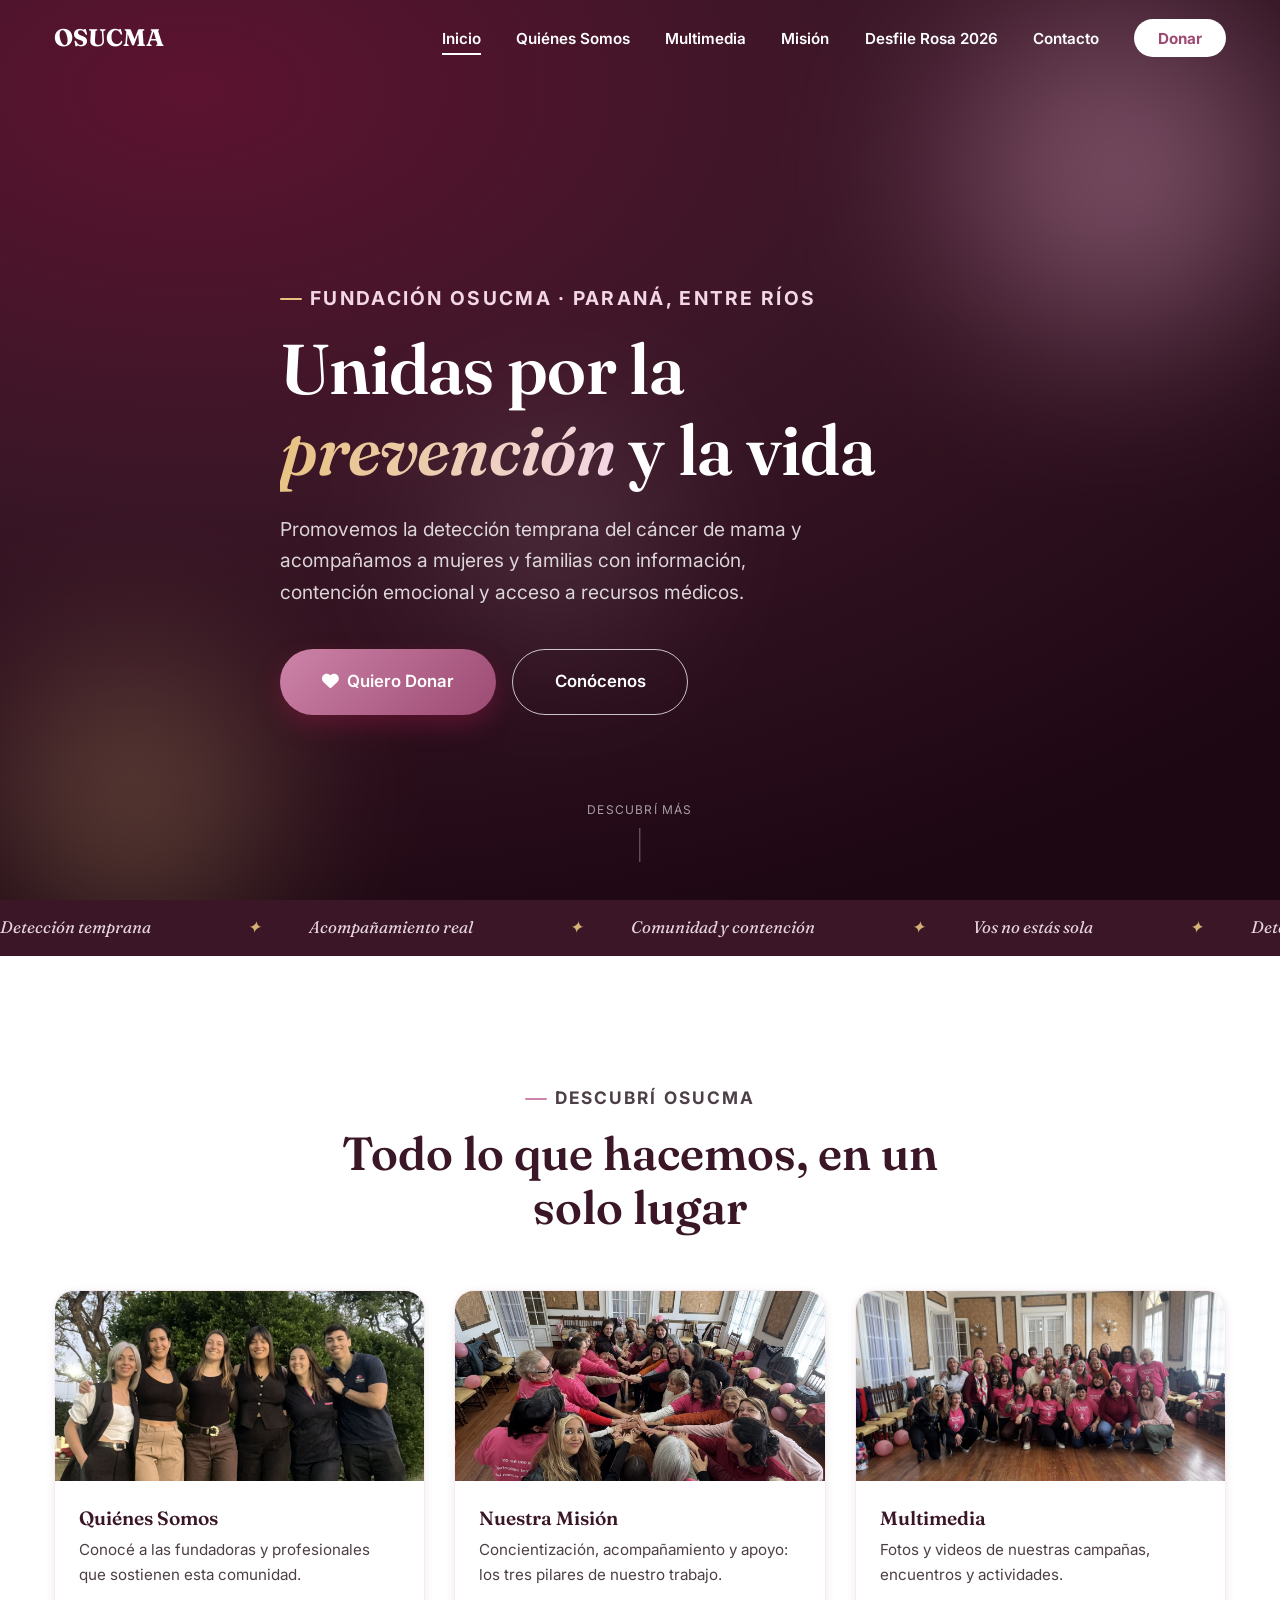
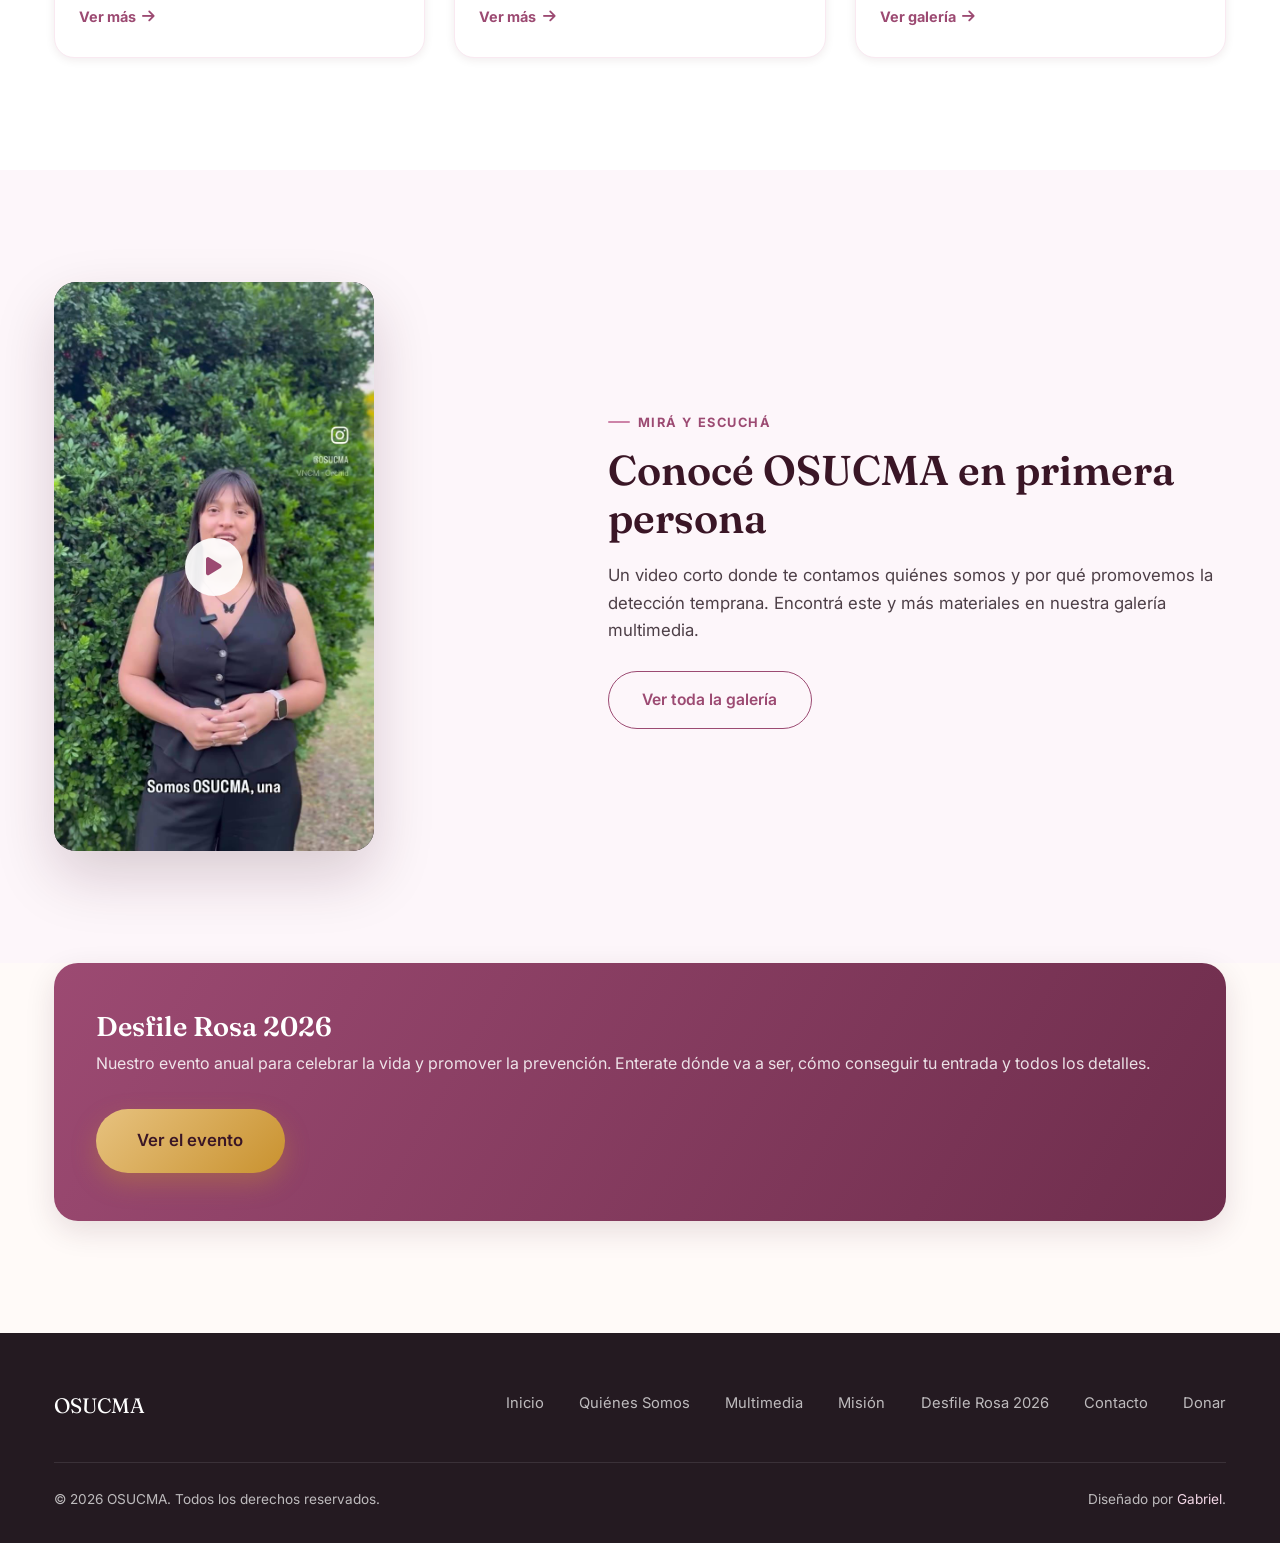
==== commit b13324a1: "Convertir a sitio multipágina, ajustar tono del texto y paleta de color Cada solapa del menú ahora l" ====
--- a/index.html
+++ b/index.html
@@ -4,18 +4,15 @@
 <head>
     <meta charset="UTF-8">
     <meta name="viewport" content="width=device-width, initial-scale=1.0">
-    <title>OSUCMA — Unidas por el Cáncer de Mama</title>
+    <title>OSUCMA — Unidas por la Prevención y la Vida</title>
     <meta name="description"
-        content="OSUCMA, Organización Solidaria Unidas por el Cáncer de Mama: concientización, acompañamiento y apoyo a mujeres y familias de Paraná, Entre Ríos. Sumate o doná.">
+        content="OSUCMA, Organización Solidaria Unidas por el Cáncer de Mama: concientización, prevención, detección temprana y acompañamiento a mujeres y familias de Paraná, Entre Ríos.">
 
-    <meta property="og:title" content="OSUCMA — Unidas por la Vida">
-    <meta property="og:description" content="Concientización, acompañamiento y apoyo real contra el cáncer de mama.">
+    <meta property="og:title" content="OSUCMA — Unidas por la Prevención y la Vida">
+    <meta property="og:description" content="Concientización, prevención y acompañamiento real en el cáncer de mama.">
     <meta property="og:type" content="website">
     <meta property="og:image" content="assets/img/comunidad2.jpg">
     <meta property="og:locale" content="es_AR">
-
-    <link rel="icon"
-        href="data:image/svg+xml,%3Csvg xmlns='http://www.w3.org/2000/svg' viewBox='0 0 32 32'%3E%3Cpath fill='%23a8194b' d='M16 2c-1 4-5 7-5 12a5 5 0 0 0 10 0c0-5-4-8-5-12Z'/%3E%3Cpath fill='none' stroke='%23a8194b' stroke-width='2' stroke-linecap='round' d='M16 19v6M11 30c0-3 2-5 5-5s5 2 5 5'/%3E%3C/svg%3E">
 
     <link rel="preconnect" href="https://fonts.googleapis.com">
     <link rel="preconnect" href="https://fonts.gstatic.com" crossorigin>
@@ -31,14 +28,7 @@
     <!-- ============ NAVBAR ============ -->
     <nav class="navbar" id="navbar">
         <div class="container nav-container">
-            <a href="#inicio" class="logo">
-                <svg viewBox="0 0 32 32" fill="none">
-                    <path d="M16 2c-1 4-5 7-5 12a5 5 0 0 0 10 0c0-5-4-8-5-12Z" fill="currentColor" />
-                    <path d="M16 19v6M11 30c0-3 2-5 5-5s5 2 5 5" stroke="currentColor" stroke-width="2"
-                        stroke-linecap="round" fill="none" />
-                </svg>
-                OSUCMA
-            </a>
+            <a href="index.html" class="logo">OSUCMA</a>
 
             <div class="menu-toggle" id="menuToggle" aria-label="Abrir menú">
                 <span class="bar"></span>
@@ -47,37 +37,34 @@
             </div>
 
             <ul class="nav-menu" id="navMenu">
-                <li><a href="#inicio" class="nav-link">Inicio</a></li>
-                <li><a href="#quienes-somos" class="nav-link">Quiénes Somos</a></li>
-                <li><a href="#multimedia" class="nav-link">Multimedia</a></li>
-                <li><a href="#mision" class="nav-link">Misión</a></li>
-                <li><a href="#contacto" class="nav-link">Contacto</a></li>
-                <li><a href="#donar" class="nav-link nav-donate">Donar</a></li>
+                <li><a href="index.html" class="nav-link active">Inicio</a></li>
+                <li><a href="quienes-somos.html" class="nav-link">Quiénes Somos</a></li>
+                <li><a href="multimedia.html" class="nav-link">Multimedia</a></li>
+                <li><a href="mision.html" class="nav-link">Misión</a></li>
+                <li><a href="desfile-rosa-2026.html" class="nav-link">Desfile Rosa 2026</a></li>
+                <li><a href="contacto.html" class="nav-link">Contacto</a></li>
+                <li><a href="donar.html" class="nav-link nav-donate">Donar</a></li>
             </ul>
         </div>
     </nav>
 
     <!-- ============ HERO ============ -->
-    <header id="inicio" class="hero">
+    <header class="hero">
         <div class="hero-blob b1"></div>
         <div class="hero-blob b2"></div>
         <div class="hero-blob b3"></div>
-        <svg class="hero-ribbon-mark" viewBox="0 0 200 260" fill="none">
-            <path d="M100 10c-8 40-60 70-60 120a60 60 0 0 0 120 0c0-50-52-80-60-120Z" stroke="#fff"
-                stroke-width="3" />
-        </svg>
 
         <div class="container">
             <div class="hero-content">
                 <p class="eyebrow">Fundación OSUCMA · Paraná, Entre Ríos</p>
-                <h1>Juntas somos <em>más fuertes</em> frente al cáncer de mama</h1>
-                <p>Acompañamos a mujeres y familias con información, contención emocional y acceso a recursos
-                    médicos, para que nadie transite esta lucha en soledad.</p>
+                <h1>Unidas por la <em>prevención</em> y la vida</h1>
+                <p>Promovemos la detección temprana del cáncer de mama y acompañamos a mujeres y familias con
+                    información, contención emocional y acceso a recursos médicos.</p>
                 <div class="hero-btns">
-                    <a href="#donar" class="btn btn-primary btn-lg">
+                    <a href="donar.html" class="btn btn-primary btn-lg">
                         <i class="fas fa-heart"></i> Quiero Donar
                     </a>
-                    <a href="#quienes-somos" class="btn btn-outline btn-lg">Conócenos</a>
+                    <a href="quienes-somos.html" class="btn btn-outline btn-lg">Conócenos</a>
                 </div>
             </div>
         </div>
@@ -102,240 +89,77 @@
         </div>
     </div>
 
-    <!-- ============ QUIÉNES SOMOS ============ -->
-    <section id="quienes-somos" class="pad about">
+    <!-- ============ TEASER: DESCUBRÍ OSUCMA ============ -->
+    <section class="pad about">
         <div class="container">
-            <div class="about-grid">
-                <div class="about-text reveal">
-                    <p class="eyebrow">Quiénes somos</p>
-                    <h2 style="font-size:clamp(1.9rem,3.6vw,2.6rem); margin-bottom:1.4rem;">Una fundación nacida del
-                        compromiso y la esperanza</h2>
-                    <p><strong>OSUCMA</strong> (Organización Solidaria Unidas por el Cáncer de Mama) brinda apoyo
-                        integral a las mujeres y familias afectadas por esta enfermedad.</p>
-                    <p>Creemos en la importancia de la detección temprana, el acompañamiento emocional y el acceso a
-                        información veraz. Nuestra comunidad está formada por pacientes, voluntarias y profesionales
-                        unidos por una misma causa.</p>
-                    <div class="about-signature">"Nadie debería enfrentar esto sin una mano que la sostenga."</div>
-                </div>
+            <div class="section-head center reveal" style="margin-left:auto;margin-right:auto;">
+                <p class="eyebrow">Descubrí OSUCMA</p>
+                <h2>Todo lo que hacemos, en un solo lugar</h2>
+            </div>
 
-                <div class="carousel reveal reveal-delay-1">
-                    <div class="carousel-viewport">
-                        <div class="carousel-track" id="foundersTrack">
-                            <div class="carousel-slide">
-                                <div class="founder-photo"><img src="assets/img/vale.jpg" alt="Valeria Lopez"
-                                        loading="lazy"></div>
-                                <h3>Valeria Lopez</h3>
-                                <p>Fundadora · Coordinadora RAWSON IMÁGENES · Coach Ontológico Profesional</p>
-                            </div>
-                            <div class="carousel-slide">
-                                <div class="founder-photo"><img src="assets/img/marti.jpg" alt="Martina Schaab"
-                                        loading="lazy"></div>
-                                <h3>Martina Schaab</h3>
-                                <p>Técnica Radióloga de RAWSON IMÁGENES</p>
-                            </div>
-                            <div class="carousel-slide">
-                                <div class="founder-photo"><img src="assets/img/flor.jpg" alt="Florencia Pecorari"
-                                        loading="lazy"></div>
-                                <h3>Florencia Pecorari</h3>
-                                <p>Lic. en Nutrición</p>
-                            </div>
-                            <div class="carousel-slide">
-                                <div class="founder-photo"><img src="assets/img/lore.jpg" alt="Lorena Poyanar"
-                                        loading="lazy"></div>
-                                <h3>Lorena Poyanar</h3>
-                                <p>Oncoestética y Autoimagen</p>
-                            </div>
-                            <div class="carousel-slide">
-                                <div class="founder-photo"><img src="assets/img/delfi.jpg" alt="Delfina Emeri"
-                                        loading="lazy"></div>
-                                <h3>Delfina Emeri</h3>
-                                <p>Lic. en Psicología</p>
-                            </div>
-                        </div>
+            <div class="teaser-grid">
+                <a href="quienes-somos.html" class="teaser-card reveal reveal-delay-1">
+                    <div class="teaser-img"><img src="assets/img/equipo.jpg" alt="Equipo de OSUCMA" loading="lazy">
                     </div>
-                    <div class="carousel-controls">
-                        <button class="carousel-btn" id="prevBtn" aria-label="Anterior"><i
-                                class="fas fa-chevron-left"></i></button>
-                        <div class="carousel-dots" id="carouselDots"></div>
-                        <button class="carousel-btn" id="nextBtn" aria-label="Siguiente"><i
-                                class="fas fa-chevron-right"></i></button>
+                    <div class="teaser-body">
+                        <h3>Quiénes Somos</h3>
+                        <p>Conocé a las fundadoras y profesionales que sostienen esta comunidad.</p>
+                        <span class="teaser-link">Ver más <i class="fas fa-arrow-right"></i></span>
                     </div>
+                </a>
+                <a href="mision.html" class="teaser-card reveal reveal-delay-2">
+                    <div class="teaser-img"><img src="assets/img/comunidad1.jpg"
+                            alt="Comunidad OSUCMA unida por la detección temprana" loading="lazy"></div>
+                    <div class="teaser-body">
+                        <h3>Nuestra Misión</h3>
+                        <p>Concientización, acompañamiento y apoyo: los tres pilares de nuestro trabajo.</p>
+                        <span class="teaser-link">Ver más <i class="fas fa-arrow-right"></i></span>
+                    </div>
+                </a>
+                <a href="multimedia.html" class="teaser-card reveal reveal-delay-3">
+                    <div class="teaser-img"><img src="assets/img/comunidad2.jpg" alt="Encuentro Octubre Rosa"
+                            loading="lazy"></div>
+                    <div class="teaser-body">
+                        <h3>Multimedia</h3>
+                        <p>Fotos y videos de nuestras campañas, encuentros y actividades.</p>
+                        <span class="teaser-link">Ver galería <i class="fas fa-arrow-right"></i></span>
+                    </div>
+                </a>
+            </div>
+        </div>
+    </section>
+
+    <!-- ============ AUDIOVISUAL DESTACADO ============ -->
+    <section class="pad gallery-section">
+        <div class="container">
+            <div class="home-video">
+                <a href="multimedia.html" class="home-video-frame reveal" aria-label="Ver video institucional en la galería">
+                    <img src="assets/img/comunidad_poster.jpg" alt="Video institucional de OSUCMA" loading="lazy">
+                    <div class="gallery-play"><i class="fas fa-play"></i></div>
+                </a>
+                <div class="reveal reveal-delay-1">
+                    <p class="eyebrow">Mirá y escuchá</p>
+                    <h2 style="font-size:clamp(1.9rem,3.6vw,2.6rem); margin-bottom:1.2rem;">Conocé OSUCMA en primera
+                        persona</h2>
+                    <p style="color:var(--ink-700); font-size:1.05rem; margin-bottom:1.6rem;">Un video corto donde te
+                        contamos quiénes somos y por qué promovemos la detección temprana. Encontrá este y más
+                        materiales en nuestra galería multimedia.</p>
+                    <a href="multimedia.html" class="btn btn-outline-dark">Ver toda la galería</a>
                 </div>
             </div>
         </div>
     </section>
 
-    <!-- ============ MULTIMEDIA / GALERÍA ============ -->
-    <section id="multimedia" class="pad gallery-section">
+    <!-- ============ EVENTO: DESFILE ROSA 2026 ============ -->
+    <section class="pad" style="padding-top:0;">
         <div class="container">
-            <div class="section-head reveal">
-                <p class="eyebrow">Multimedia</p>
-                <h2>Nuestra comunidad en imágenes</h2>
-                <p>Momentos de nuestras campañas, encuentros y del equipo que hace posible cada acción. Hacé clic en
-                    cualquier pieza para verla en grande.</p>
-            </div>
-
-            <div class="gallery-scroller reveal reveal-delay-1" id="galleryScroller">
-                <div class="gallery-item wide" data-type="image" data-src="assets/img/comunidad2.jpg">
-                    <img src="assets/img/comunidad2.jpg" alt="Encuentro de Octubre Rosa con toda la comunidad OSUCMA"
-                        loading="lazy">
-                    <div class="gallery-caption">Octubre Rosa · Encuentro de la comunidad</div>
+            <div class="event-banner reveal">
+                <div>
+                    <h3>Desfile Rosa 2026</h3>
+                    <p>Nuestro evento anual para celebrar la vida y promover la prevención. Enterate dónde va a ser,
+                        cómo conseguir tu entrada y todos los detalles.</p>
                 </div>
-
-                <div class="gallery-item tall" data-type="video" data-src="assets/video/comunidad.mp4">
-                    <video src="assets/video/comunidad.mp4" muted loop playsinline preload="metadata"
-                        poster="assets/img/comunidad_poster.jpg"></video>
-                    <div class="gallery-play"><i class="fas fa-play"></i></div>
-                    <div class="gallery-caption">Así vivimos cada encuentro</div>
-                </div>
-
-                <div class="gallery-item wide" data-type="image" data-src="assets/img/comunidad1.jpg">
-                    <img src="assets/img/comunidad1.jpg" alt="Mujeres unidas en un círculo por la detección temprana"
-                        loading="lazy">
-                    <div class="gallery-caption">Unidas por la detección temprana</div>
-                </div>
-
-                <div class="gallery-item tall" data-type="image" data-src="assets/img/equipo.jpg">
-                    <img src="assets/img/equipo.jpg" alt="Equipo de OSUCMA y RAWSON Imágenes" loading="lazy">
-                    <div class="gallery-caption">Nuestro equipo</div>
-                </div>
-            </div>
-        </div>
-    </section>
-
-    <!-- ============ MISIÓN ============ -->
-    <section id="mision" class="pad mission">
-        <div class="container">
-            <div class="section-head center reveal" style="margin-left:auto;margin-right:auto;">
-                <p class="eyebrow">Nuestra misión</p>
-                <h2>Tres pilares que sostienen cada acción</h2>
-            </div>
-            <div class="cards-grid">
-                <div class="card reveal reveal-delay-1">
-                    <div class="icon-box"><i class="fas fa-bullhorn"></i></div>
-                    <h3>Concientizar</h3>
-                    <p>Difundimos información vital sobre prevención y detección temprana del cáncer de mama en
-                        nuestra comunidad.</p>
-                </div>
-                <div class="card reveal reveal-delay-2">
-                    <div class="icon-box"><i class="fas fa-heart"></i></div>
-                    <h3>Acompañar</h3>
-                    <p>Ofrecemos un espacio de contención emocional y psicológica para pacientes y sus familias
-                        durante todo el proceso.</p>
-                </div>
-                <div class="card reveal reveal-delay-3">
-                    <div class="icon-box"><i class="fas fa-hand-holding-medical"></i></div>
-                    <h3>Apoyar</h3>
-                    <p>Facilitamos el acceso a recursos médicos y orientación para que nadie enfrente esta lucha en
-                        soledad.</p>
-                </div>
-            </div>
-        </div>
-    </section>
-
-    <!-- ============ DONAR ============ -->
-    <section id="donar" class="pad donate">
-        <div class="container">
-            <div class="donate-grid">
-                <div class="donate-text reveal">
-                    <p class="eyebrow">Sumate a la causa</p>
-                    <h2>Tu ayuda hace la diferencia</h2>
-                    <p>Cada donación nos permite seguir brindando acompañamiento, realizando campañas de prevención y
-                        ayudando a quienes más lo necesitan en Paraná y la región.</p>
-                    <ul class="donate-list">
-                        <li><i class="fas fa-check-circle"></i> Talleres de concientización y detección temprana</li>
-                        <li><i class="fas fa-check-circle"></i> Contención emocional y psicológica gratuita</li>
-                        <li><i class="fas fa-check-circle"></i> Orientación y acompañamiento a pacientes</li>
-                    </ul>
-                </div>
-
-                <div class="donate-card reveal reveal-delay-1">
-                    <svg class="ribbon-icon" viewBox="0 0 32 32" fill="none">
-                        <path d="M16 2c-1 4-5 7-5 12a5 5 0 0 0 10 0c0-5-4-8-5-12Z" fill="#e7c27f" />
-                        <path d="M16 19v6M11 30c0-3 2-5 5-5s5 2 5 5" stroke="#e7c27f" stroke-width="2"
-                            stroke-linecap="round" fill="none" />
-                    </svg>
-                    <h3>Donar con Mercado Pago</h3>
-                    <p>Rápido, seguro y con el respaldo de Mercado Pago. Elegí el monto que quieras aportar.</p>
-                    <!-- Reemplazar por el link real de tu caja/link de pago de Mercado Pago -->
-                    <a href="https://link.mercadopago.com.ar/osucma" target="_blank" rel="noopener"
-                        class="btn btn-gold btn-lg">
-                        <i class="fas fa-hand-holding-heart"></i> Donar ahora
-                    </a>
-
-                    <div class="donate-alias">
-                        O transferí directamente a nuestro alias
-                        <strong id="aliasText">osucma.2026</strong>
-                        <button class="copy-btn" id="copyAliasBtn"><i class="fas fa-copy"></i> Copiar alias</button>
-                    </div>
-                </div>
-            </div>
-        </div>
-    </section>
-
-    <!-- ============ CONTACTO ============ -->
-    <section id="contacto" class="pad contact">
-        <div class="container">
-            <div class="section-head reveal">
-                <p class="eyebrow">Contacto</p>
-                <h2>Estamos para escucharte</h2>
-            </div>
-
-            <div class="contact-grid">
-                <div class="contact-info reveal">
-                    <h3>Datos de contacto</h3>
-                    <div class="contact-row">
-                        <span class="ic"><i class="fas fa-map-marker-alt"></i></span>
-                        Hipólito Yrigoyen 365, Paraná, Entre Ríos, Argentina
-                    </div>
-                    <div class="contact-row">
-                        <span class="ic"><i class="fas fa-phone"></i></span>
-                        <a href="tel:+543434057010">+54 9 3434 05-7010</a>
-                    </div>
-                    <div class="contact-row">
-                        <span class="ic"><i class="fas fa-envelope"></i></span>
-                        <a href="mailto:info@rawsonimagenes.com.ar">info@rawsonimagenes.com.ar</a>
-                    </div>
-
-                    <div class="contact-map">
-                        <iframe
-                            src="https://www.google.com/maps?q=Hipolito+Yrigoyen+365,+Paran%C3%A1,+Entre+R%C3%ADos&output=embed"
-                            loading="lazy" referrerpolicy="no-referrer-when-downgrade"
-                            title="Ubicación de OSUCMA"></iframe>
-                    </div>
-
-                    <div class="social-row">
-                        <a href="https://www.instagram.com/osucma/" target="_blank" rel="noopener"
-                            aria-label="Instagram"><i class="fab fa-instagram"></i></a>
-                        <a href="https://wa.me/5493434057010" target="_blank" rel="noopener" aria-label="WhatsApp"><i
-                                class="fab fa-whatsapp"></i></a>
-                        <a href="https://facebook.com/osucma" target="_blank" rel="noopener"
-                            aria-label="Facebook"><i class="fab fa-facebook-f"></i></a>
-                    </div>
-                </div>
-
-                <form class="contact-form reveal reveal-delay-1" id="contactForm">
-                    <h3>Envianos un mensaje</h3>
-                    <div class="form-row">
-                        <div class="form-group">
-                            <label for="name">Tu nombre</label>
-                            <input type="text" id="name" name="name" placeholder="Nombre y apellido" required>
-                        </div>
-                        <div class="form-group">
-                            <label for="email">Tu email</label>
-                            <input type="email" id="email" name="email" placeholder="vos@email.com" required>
-                        </div>
-                    </div>
-                    <div class="form-group">
-                        <label for="message">Mensaje</label>
-                        <textarea id="message" name="message" rows="5" placeholder="Contanos en qué podemos ayudarte"
-                            required></textarea>
-                    </div>
-                    <button type="submit" class="btn btn-primary">
-                        <i class="fas fa-paper-plane"></i> Enviar mensaje
-                    </button>
-                    <p id="form-status"></p>
-                </form>
+                <a href="desfile-rosa-2026.html" class="btn btn-gold btn-lg">Ver el evento</a>
             </div>
         </div>
     </section>
@@ -344,21 +168,15 @@
     <footer>
         <div class="container">
             <div class="footer-grid">
-                <div class="footer-brand">
-                    <svg viewBox="0 0 32 32" fill="none">
-                        <path d="M16 2c-1 4-5 7-5 12a5 5 0 0 0 10 0c0-5-4-8-5-12Z" fill="#ef5d8f" />
-                        <path d="M16 19v6M11 30c0-3 2-5 5-5s5 2 5 5" stroke="#ef5d8f" stroke-width="2"
-                            stroke-linecap="round" fill="none" />
-                    </svg>
-                    OSUCMA
-                </div>
+                <div class="footer-brand">OSUCMA</div>
                 <ul class="footer-links">
-                    <li><a href="#inicio">Inicio</a></li>
-                    <li><a href="#quienes-somos">Quiénes Somos</a></li>
-                    <li><a href="#multimedia">Multimedia</a></li>
-                    <li><a href="#mision">Misión</a></li>
-                    <li><a href="#contacto">Contacto</a></li>
-                    <li><a href="#donar">Donar</a></li>
+                    <li><a href="index.html">Inicio</a></li>
+                    <li><a href="quienes-somos.html">Quiénes Somos</a></li>
+                    <li><a href="multimedia.html">Multimedia</a></li>
+                    <li><a href="mision.html">Misión</a></li>
+                    <li><a href="desfile-rosa-2026.html">Desfile Rosa 2026</a></li>
+                    <li><a href="contacto.html">Contacto</a></li>
+                    <li><a href="donar.html">Donar</a></li>
                 </ul>
             </div>
             <div class="footer-bottom">
@@ -368,12 +186,6 @@
         </div>
     </footer>
 
-    <!-- ============ LIGHTBOX ============ -->
-    <div class="lightbox" id="lightbox">
-        <button class="lightbox-close" id="lightboxClose" aria-label="Cerrar"><i class="fas fa-times"></i></button>
-        <div class="lightbox-content" id="lightboxContent"></div>
-    </div>
-
     <script src="script.js"></script>
 </body>
 
--- a/styles.css
+++ b/styles.css
@@ -2,20 +2,20 @@
    OSUCMA — Design tokens
    ============================================================ */
 :root {
-  --rose-950: #3a0d1f;
-  --rose-800: #7a1638;
-  --rose-700: #a8194b;
-  --rose-600: #d6336c;
-  --rose-500: #ef5d8f;
-  --rose-200: #ffc7dc;
-  --rose-100: #ffe3ec;
-  --rose-50:  #fff5f8;
+  --rose-950: #3a1626;
+  --rose-800: #6e2d4c;
+  --rose-700: #9c4a72;
+  --rose-600: #cd83a8;
+  --rose-500: #dba0c0;
+  --rose-200: #f3d7e6;
+  --rose-100: #f9e9f1;
+  --rose-50:  #fdf6fa;
   --gold-500: #c9922f;
   --gold-300: #e7c27f;
-  --ink-900:  #221420;
-  --ink-700:  #4a3a45;
-  --ink-500:  #7a6873;
-  --cream:    #fffaf6;
+  --ink-900:  #241a21;
+  --ink-700:  #4d3f47;
+  --ink-500:  #7d6d76;
+  --cream:    #fffaf8;
   --white:    #ffffff;
 
   --font-display: 'Fraunces', 'Georgia', serif;
@@ -176,6 +176,7 @@
 }
 
 .logo svg { width: 30px; height: 30px; flex-shrink: 0; }
+.logo-img { height: 38px; width: auto; display: block; }
 
 .nav-menu {
   display: flex;
@@ -203,6 +204,7 @@
 }
 
 .nav-link:hover::after { width: 100%; }
+.nav-link.active::after { width: 100%; }
 
 .nav-donate {
   background: var(--white);
@@ -276,16 +278,6 @@
   50% { transform: translate(-30px, 40px) scale(1.08); }
 }
 
-.hero-ribbon-mark {
-  position: absolute;
-  right: 6%;
-  top: 50%;
-  transform: translateY(-50%);
-  width: min(38vw, 480px);
-  opacity: 0.14;
-  z-index: -1;
-}
-
 .hero-content {
   max-width: 720px;
   padding-top: var(--nav-h);
@@ -358,6 +350,23 @@
   60% { top: 100%; }
   100% { top: 100%; }
 }
+
+/* ============================================================
+   Page hero (interior pages)
+   ============================================================ */
+.page-hero {
+  position: relative;
+  padding: calc(var(--nav-h) + 5.5rem) 0 4.5rem;
+  overflow: hidden;
+  background: radial-gradient(120% 100% at 15% 10%, #5c2d4a 0%, var(--rose-950) 45%, #1e0c17 100%);
+  color: var(--white);
+  isolation: isolate;
+}
+.page-hero .hero-blob { position: absolute; border-radius: 50%; filter: blur(70px); opacity: 0.45; z-index: -1; animation: float 18s ease-in-out infinite; }
+.page-hero .eyebrow { color: var(--rose-200); }
+.page-hero .eyebrow::before { background: var(--gold-300); }
+.page-hero h1 { color: var(--white); font-size: clamp(2.1rem, 4.4vw, 3.2rem); }
+.page-hero p { margin-top: 1rem; color: rgba(255,255,255,0.8); font-size: 1.08rem; max-width: 620px; }
 
 /* Reveal animation, used across sections */
 .reveal {
@@ -623,6 +632,121 @@
 .card p { color: var(--ink-700); font-size: 0.98rem; }
 
 /* ============================================================
+   Home teaser cards (link out to dedicated pages)
+   ============================================================ */
+.teaser-grid {
+  display: grid;
+  grid-template-columns: repeat(3, 1fr);
+  gap: 1.8rem;
+}
+.teaser-card {
+  display: flex;
+  flex-direction: column;
+  border-radius: 20px;
+  overflow: hidden;
+  background: var(--white);
+  border: 1px solid var(--rose-100);
+  box-shadow: var(--shadow-sm);
+  transition: transform 0.4s var(--ease), box-shadow 0.4s var(--ease);
+}
+.teaser-card:hover { transform: translateY(-8px); box-shadow: var(--shadow-md); }
+.teaser-card .teaser-img { height: 190px; overflow: hidden; }
+.teaser-card .teaser-img img { width: 100%; height: 100%; object-fit: cover; transition: transform 0.6s var(--ease); }
+.teaser-card:hover .teaser-img img { transform: scale(1.08); }
+.teaser-card .teaser-body { padding: 1.6rem 1.5rem 1.8rem; flex: 1; display: flex; flex-direction: column; }
+.teaser-card h3 { font-size: 1.2rem; margin-bottom: 0.5rem; }
+.teaser-card p { color: var(--ink-700); font-size: 0.95rem; flex: 1; }
+.teaser-card .teaser-link { margin-top: 1.1rem; font-weight: 700; font-size: 0.9rem; color: var(--rose-700); display: inline-flex; align-items: center; gap: 0.4rem; }
+.teaser-card:hover .teaser-link { color: var(--rose-800); }
+
+/* Home audiovisual highlight */
+.home-video {
+  display: grid;
+  grid-template-columns: 0.9fr 1.1fr;
+  gap: 3rem;
+  align-items: center;
+}
+.home-video-frame {
+  position: relative;
+  border-radius: 22px;
+  overflow: hidden;
+  box-shadow: var(--shadow-lg);
+  aspect-ratio: 9/16;
+  max-width: 320px;
+  cursor: pointer;
+  background: var(--ink-900);
+}
+.home-video-frame video, .home-video-frame img { width: 100%; height: 100%; object-fit: cover; }
+
+/* Event banner (Desfile Rosa teaser on home) */
+.event-banner {
+  background: linear-gradient(120deg, var(--rose-700), var(--rose-800));
+  border-radius: 24px;
+  padding: 3rem 2.6rem;
+  display: flex;
+  align-items: center;
+  justify-content: space-between;
+  gap: 2rem;
+  flex-wrap: wrap;
+  color: var(--white);
+  box-shadow: var(--shadow-md);
+}
+.event-banner h3 { color: var(--white); font-size: 1.7rem; margin-bottom: 0.5rem; }
+.event-banner p { color: rgba(255,255,255,0.85); }
+.event-banner .btn-gold { flex-shrink: 0; }
+
+/* ============================================================
+   Desfile Rosa — event page
+   ============================================================ */
+.event-details-grid {
+  display: grid;
+  grid-template-columns: repeat(3, 1fr);
+  gap: 1.6rem;
+  margin-bottom: 3rem;
+}
+.event-detail-card {
+  background: var(--rose-50);
+  border: 1px solid var(--rose-100);
+  border-radius: 18px;
+  padding: 1.8rem 1.6rem;
+}
+.event-detail-card .ic {
+  width: 46px; height: 46px;
+  border-radius: 13px;
+  background: linear-gradient(135deg, var(--rose-600), var(--rose-700));
+  color: var(--white);
+  display: flex; align-items: center; justify-content: center;
+  margin-bottom: 1rem;
+  font-size: 1.15rem;
+}
+.event-detail-card h4 { font-size: 1.05rem; margin-bottom: 0.4rem; }
+.event-detail-card p { color: var(--ink-700); font-size: 0.95rem; }
+
+.event-ticket-box {
+  background: linear-gradient(135deg, var(--rose-950), #2a0f20);
+  border-radius: 24px;
+  padding: 2.8rem 2.4rem;
+  color: var(--white);
+  text-align: center;
+}
+.event-ticket-box h3 { color: var(--white); font-size: 1.6rem; margin-bottom: 0.7rem; }
+.event-ticket-box p { color: rgba(255,255,255,0.75); margin-bottom: 1.8rem; }
+
+.placeholder-note {
+  display: inline-flex;
+  align-items: center;
+  gap: 0.5rem;
+  margin-top: 1rem;
+  padding: 0.6rem 1rem;
+  border-radius: 10px;
+  background: rgba(255, 193, 7, 0.12);
+  border: 1px dashed rgba(255, 193, 7, 0.5);
+  color: #9a6b00;
+  font-size: 0.82rem;
+  font-weight: 600;
+}
+
+/* ============================================================
    Donate section
    ============================================================ */
 .donate {
@@ -649,7 +773,7 @@
   align-items: center;
 }
 
-.donate h2 { color: var(--white); font-size: clamp(2rem, 4vw, 2.9rem); }
+.donate h1, .donate h2 { color: var(--white); font-size: clamp(2rem, 4vw, 2.9rem); }
 .donate .eyebrow { color: var(--gold-300); }
 .donate .eyebrow::before { background: var(--gold-300); }
 .donate-text p { color: rgba(255, 255, 255, 0.78); font-size: 1.08rem; margin-top: 1.2rem; }
@@ -837,9 +961,13 @@
 @media (max-width: 980px) {
   .about-grid,
   .donate-grid,
-  .contact-grid { grid-template-columns: 1fr; }
-  .cards-grid { grid-template-columns: 1fr 1fr; }
+  .contact-grid,
+  .home-video { grid-template-columns: 1fr; }
+  .cards-grid,
+  .teaser-grid,
+  .event-details-grid { grid-template-columns: 1fr 1fr; }
   .donate-card { max-width: 440px; margin: 0 auto; }
+  .home-video-frame { margin: 0 auto; }
 }
 
 @media (max-width: 768px) {
@@ -864,8 +992,11 @@
   .nav-menu .nav-link { color: var(--ink-900) !important; font-size: 1.15rem; }
   .nav-donate { color: var(--white) !important; background: var(--rose-700); }
 
-  .cards-grid { grid-template-columns: 1fr; }
+  .cards-grid,
+  .teaser-grid,
+  .event-details-grid { grid-template-columns: 1fr; }
   .form-row { grid-template-columns: 1fr; }
+  .event-banner { flex-direction: column; text-align: center; padding: 2.4rem 1.8rem; }
   .gallery-item.wide { width: 82vw; }
   .gallery-item.tall { width: 58vw; }
   .footer-grid { flex-direction: column; }
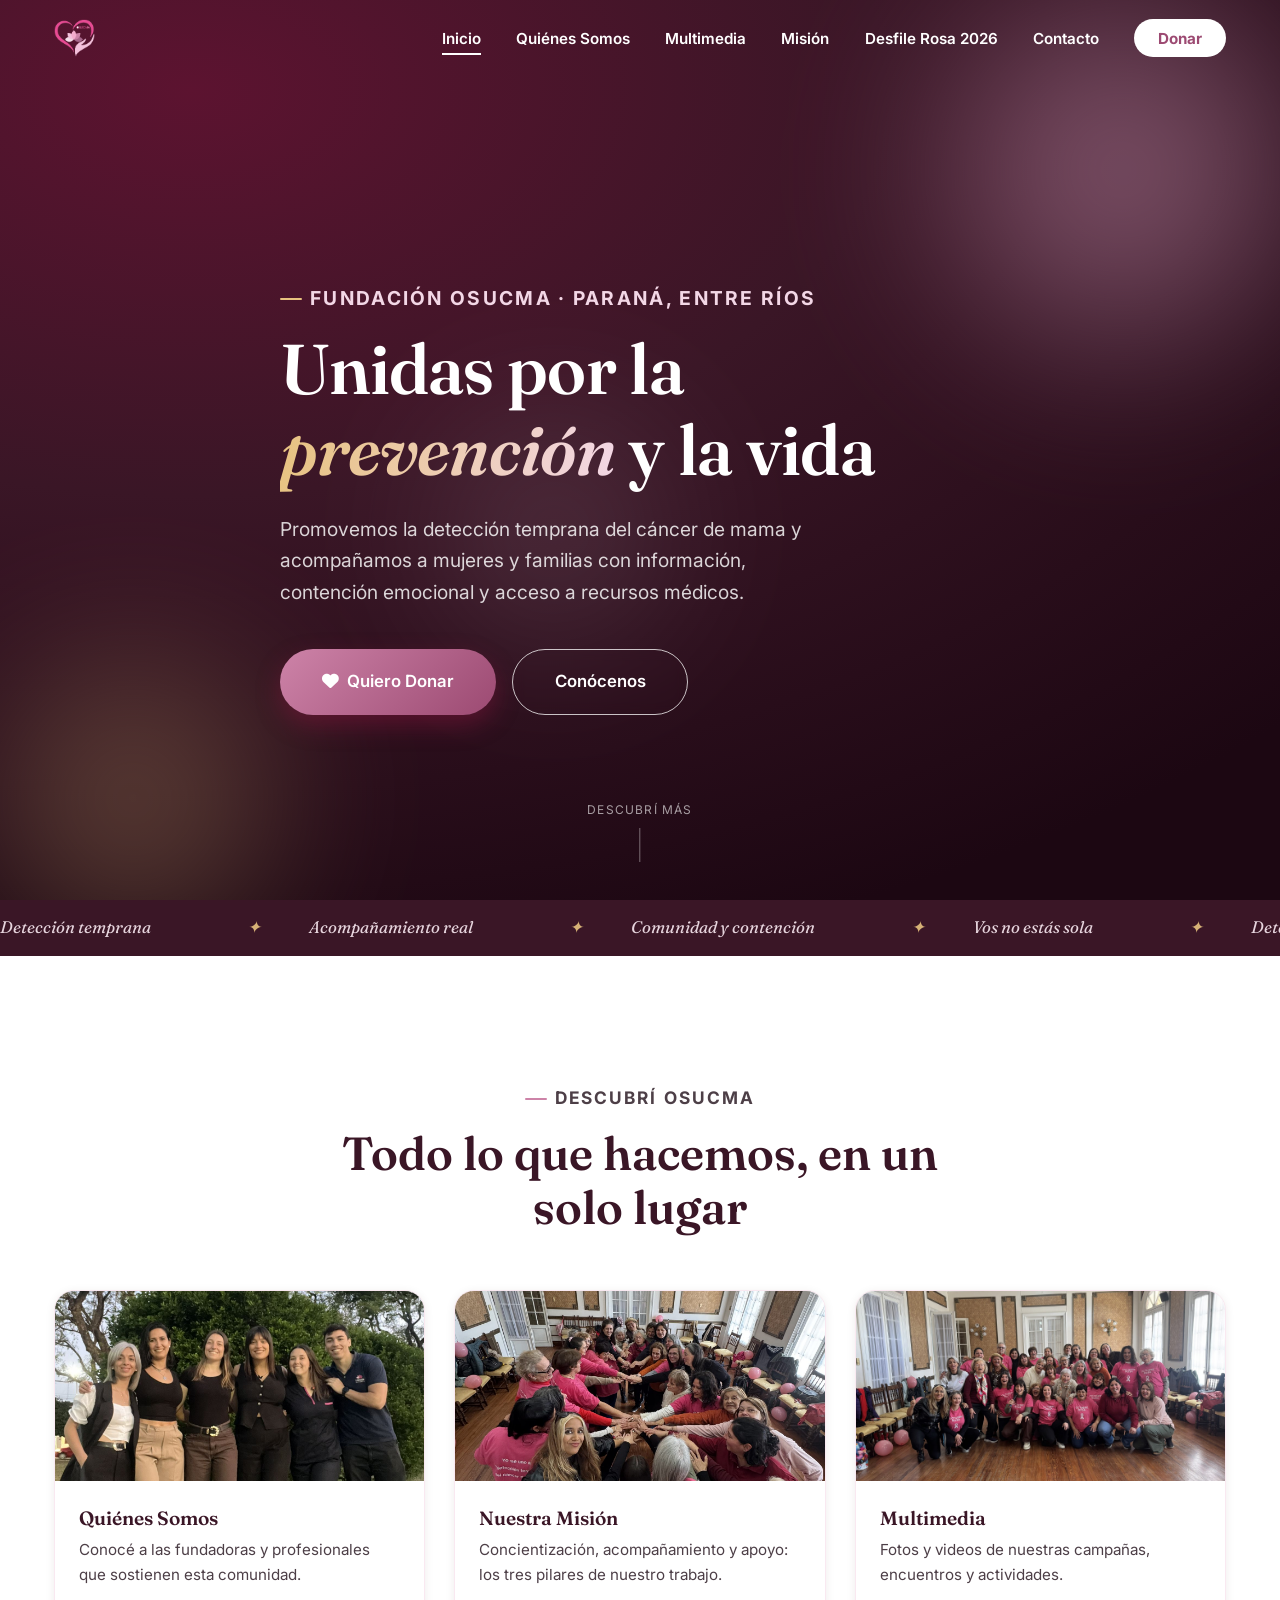
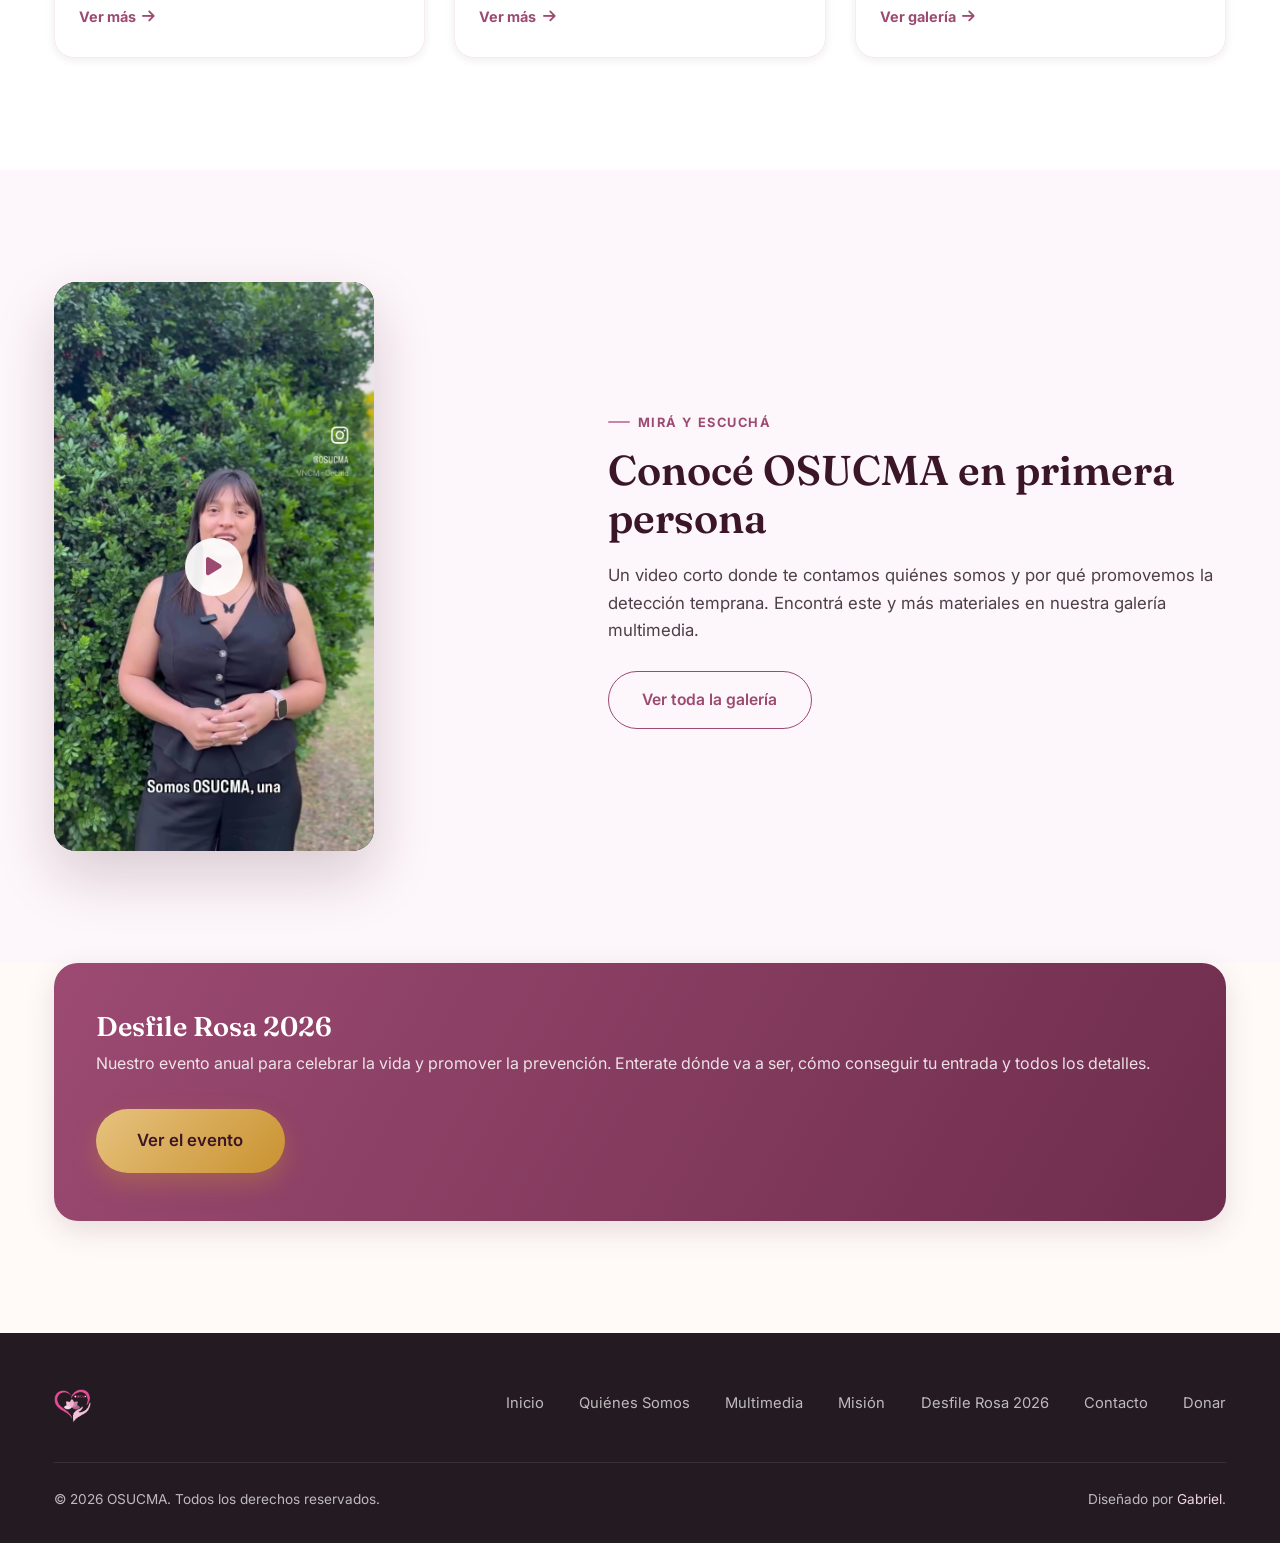
==== commit b8f14741: "Reemplazar wordmark de texto por el logo real y agregar favicon Se quita el fondo blanco del logo pr" ====
--- a/index.html
+++ b/index.html
@@ -20,6 +20,7 @@
         rel="stylesheet">
     <link rel="stylesheet" href="https://cdnjs.cloudflare.com/ajax/libs/font-awesome/6.5.1/css/all.min.css">
 
+    <link rel="icon" type="image/png" href="assets/img/favicon.png">
     <link rel="stylesheet" href="styles.css">
 </head>
 
@@ -28,7 +29,7 @@
     <!-- ============ NAVBAR ============ -->
     <nav class="navbar" id="navbar">
         <div class="container nav-container">
-            <a href="index.html" class="logo">OSUCMA</a>
+            <a href="index.html" class="logo"><img src="assets/img/logo.png" alt="OSUCMA" class="logo-img"></a>
 
             <div class="menu-toggle" id="menuToggle" aria-label="Abrir menú">
                 <span class="bar"></span>
@@ -168,7 +169,7 @@
     <footer>
         <div class="container">
             <div class="footer-grid">
-                <div class="footer-brand">OSUCMA</div>
+                <div class="footer-brand"><img src="assets/img/logo.png" alt="OSUCMA"></div>
                 <ul class="footer-links">
                     <li><a href="index.html">Inicio</a></li>
                     <li><a href="quienes-somos.html">Quiénes Somos</a></li>
--- a/styles.css
+++ b/styles.css
@@ -942,6 +942,7 @@
 }
 .footer-brand { display: flex; align-items: center; gap: 0.6rem; font-family: var(--font-display); font-size: 1.3rem; color: var(--white); }
 .footer-brand svg { width: 26px; height: 26px; }
+.footer-brand img { height: 34px; width: auto; display: block; }
 .footer-links { display: flex; gap: 2.2rem; flex-wrap: wrap; }
 .footer-links a { font-size: 0.92rem; transition: 0.3s var(--ease); }
 .footer-links a:hover { color: var(--rose-200); }
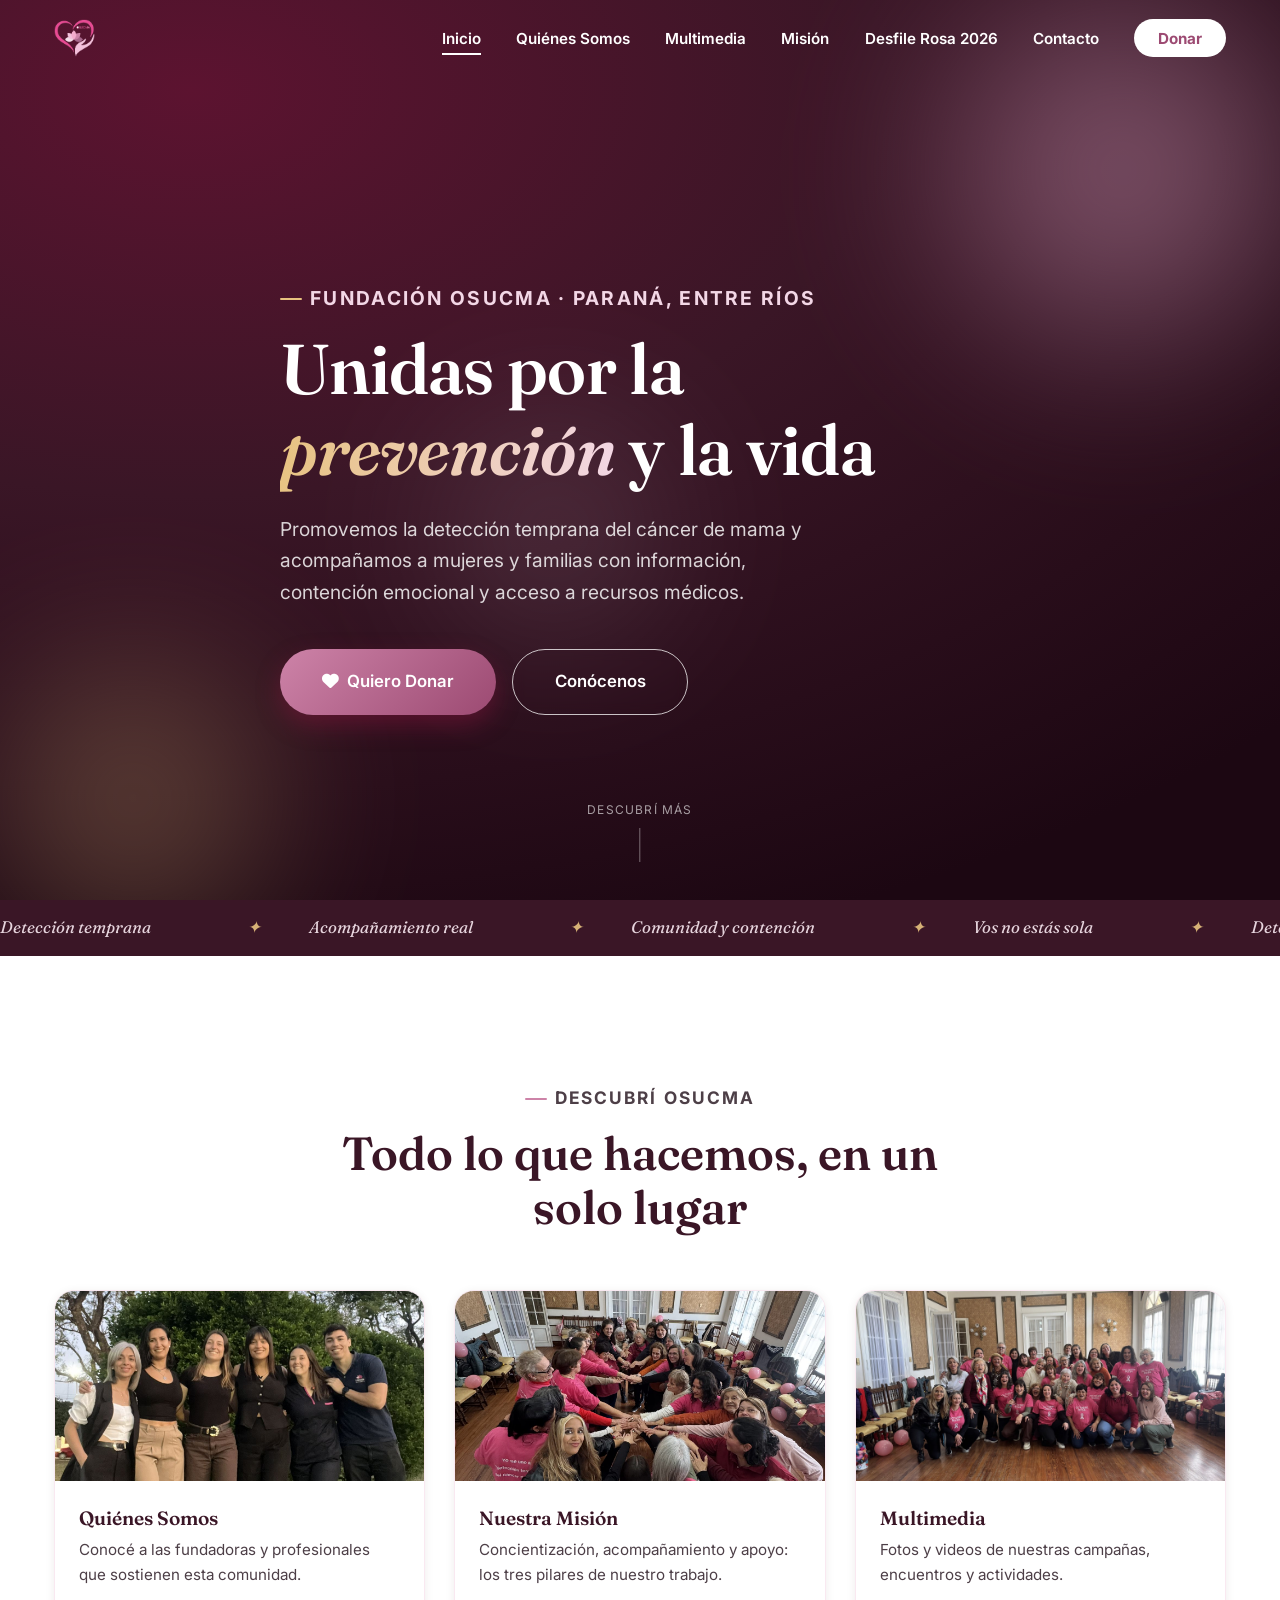
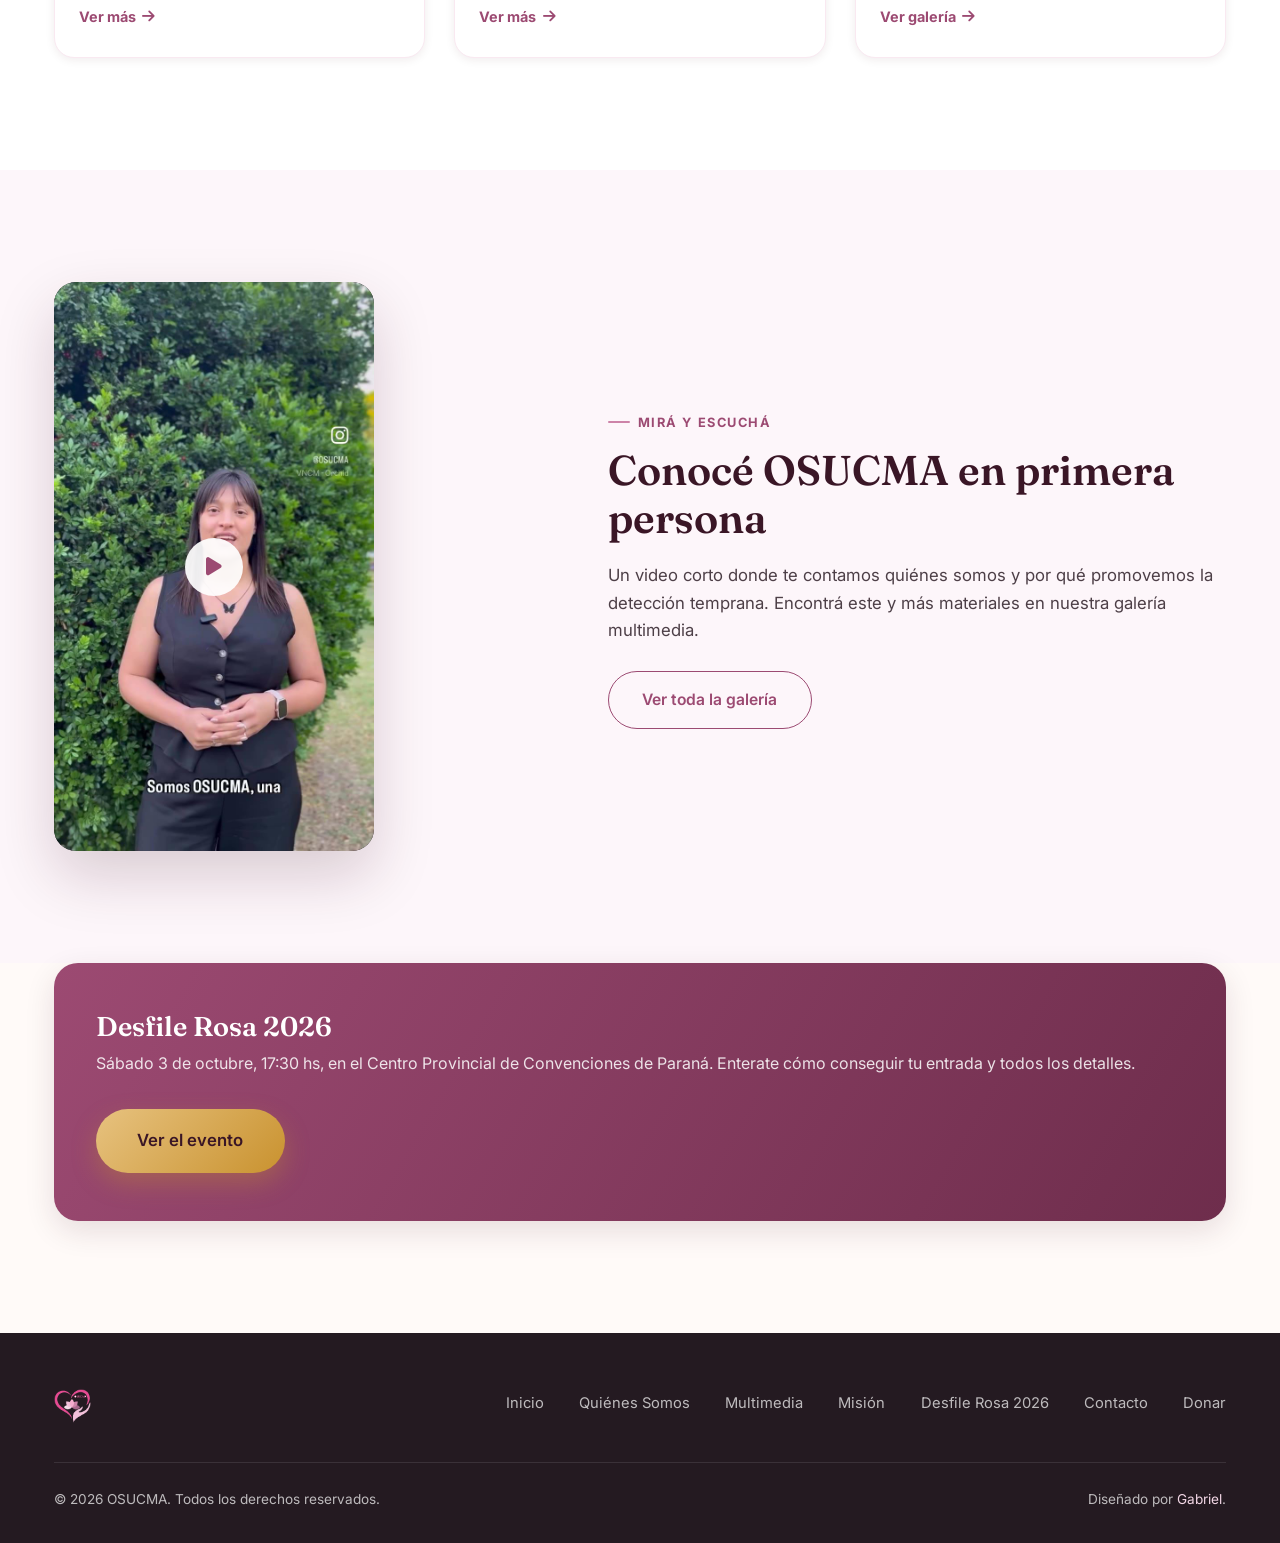
==== commit 99c864ad: "Completar fecha, lugar y descripción del Desfile Rosa 2026 Datos tomados de las propuestas de sponso" ====
--- a/index.html
+++ b/index.html
@@ -157,7 +157,7 @@
             <div class="event-banner reveal">
                 <div>
                     <h3>Desfile Rosa 2026</h3>
-                    <p>Nuestro evento anual para celebrar la vida y promover la prevención. Enterate dónde va a ser,
+                    <p>Sábado 3 de octubre, 17:30 hs, en el Centro Provincial de Convenciones de Paraná. Enterate
                         cómo conseguir tu entrada y todos los detalles.</p>
                 </div>
                 <a href="desfile-rosa-2026.html" class="btn btn-gold btn-lg">Ver el evento</a>
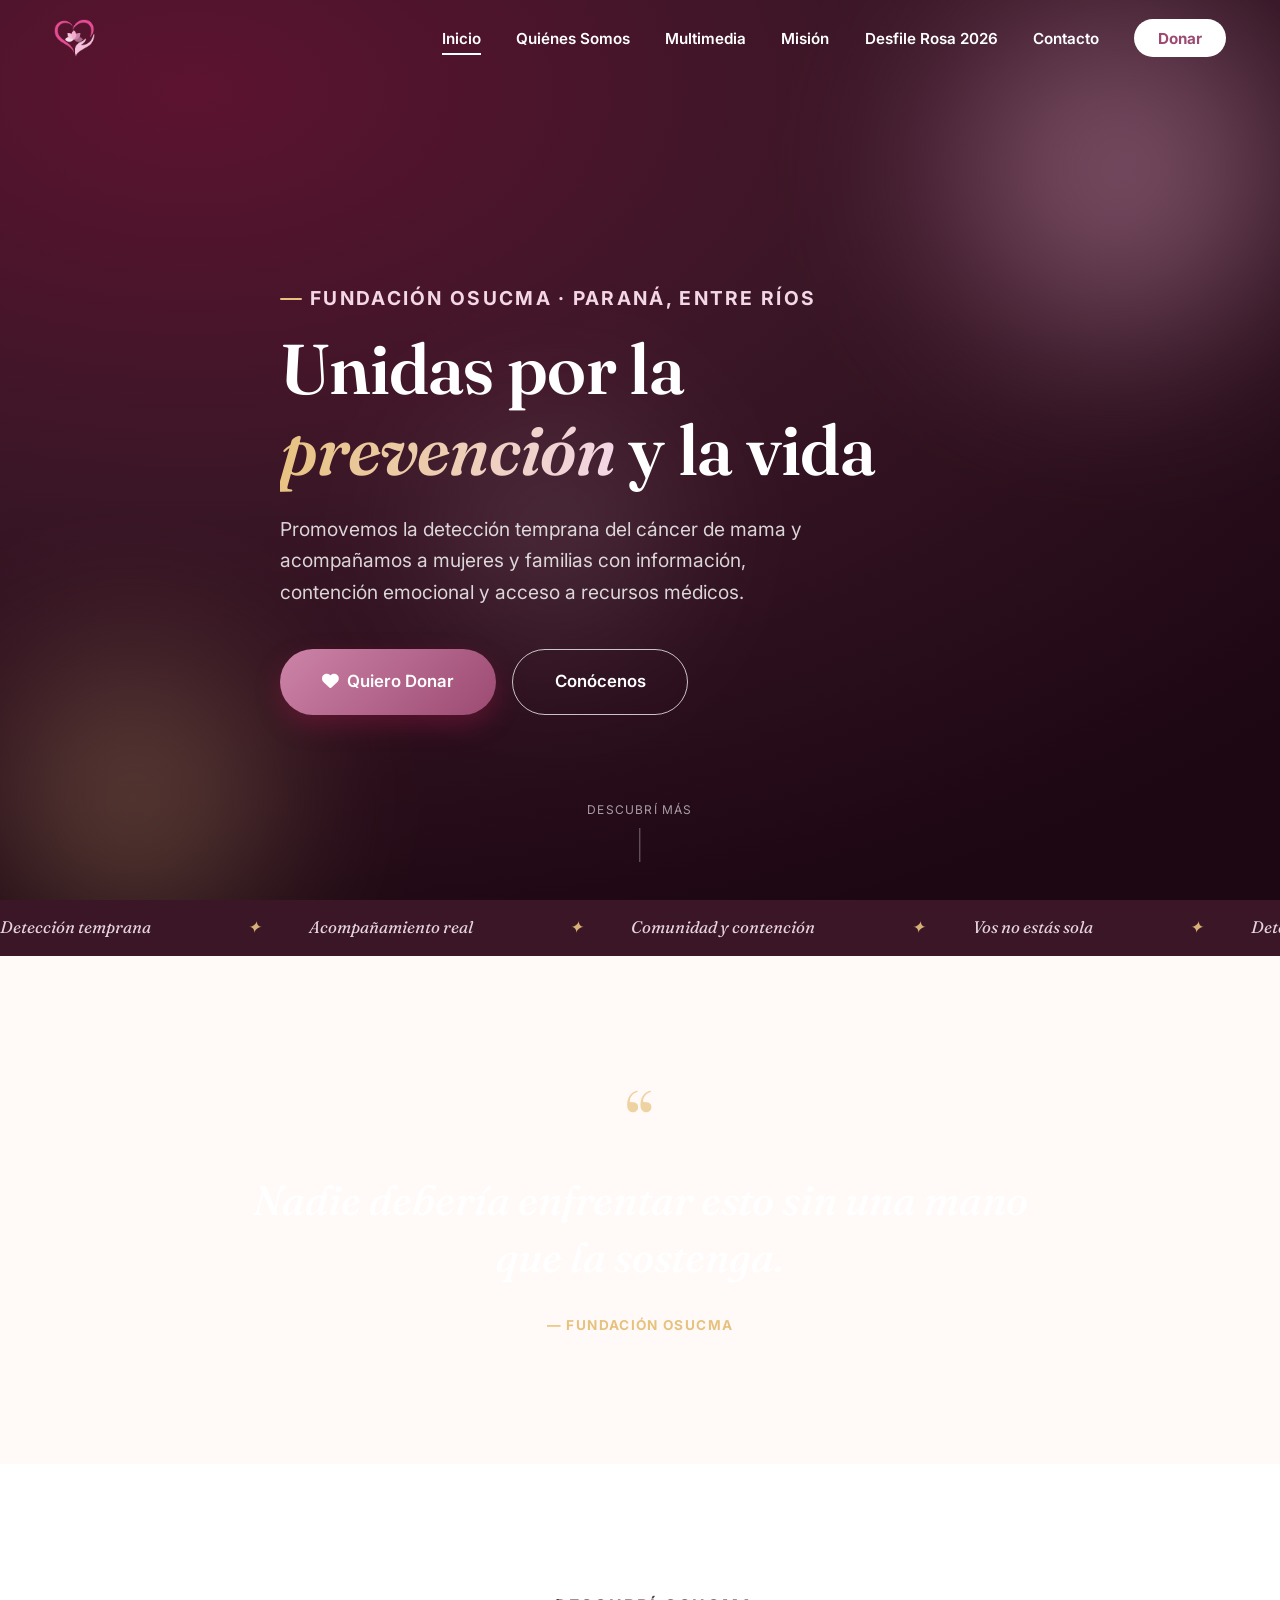
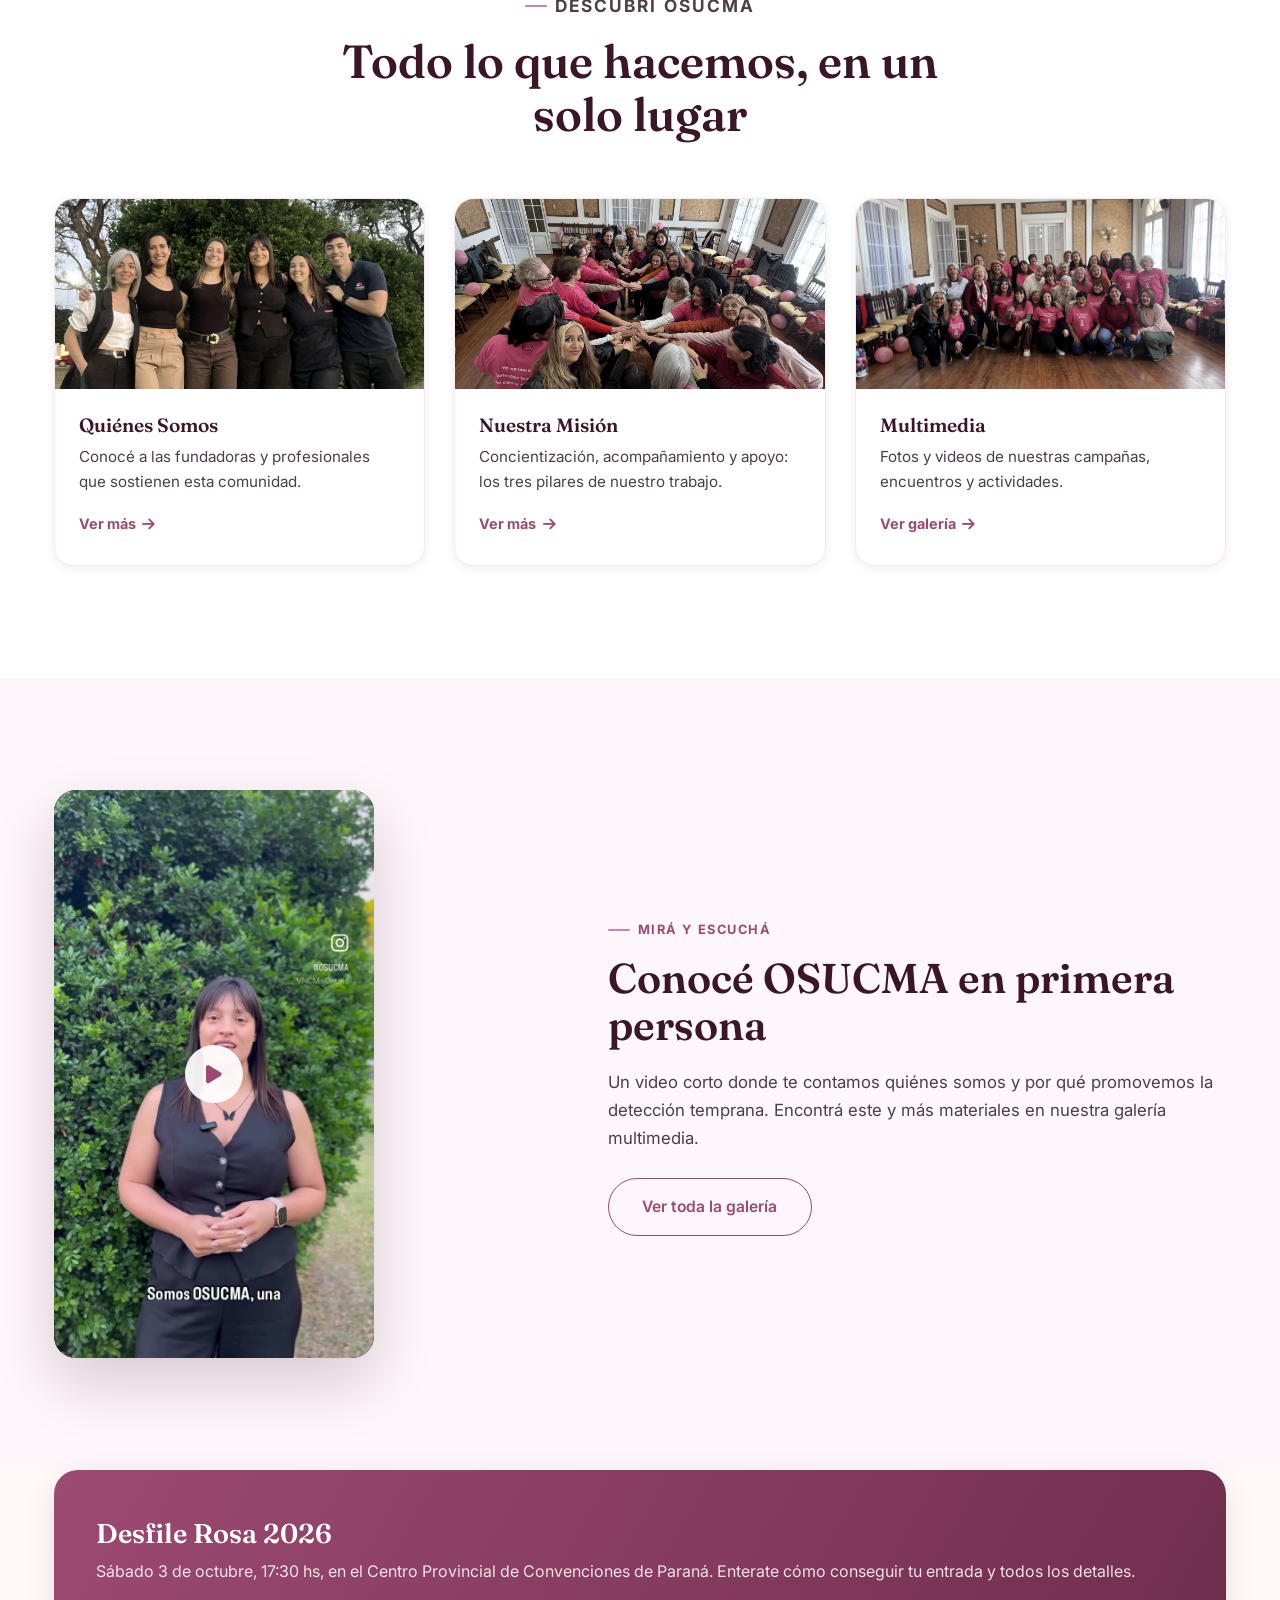
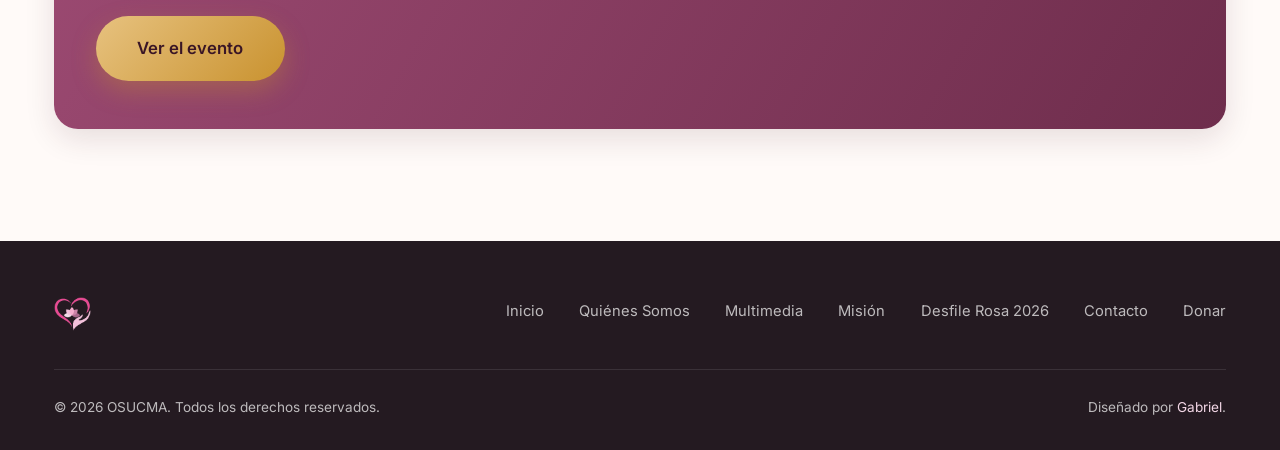
==== commit 64f76cd1: "Mejoras de diseño: logo legible, identidad por página, y momentos de marca - Navbar/footer/favicon u" ====
--- a/index.html
+++ b/index.html
@@ -29,7 +29,7 @@
     <!-- ============ NAVBAR ============ -->
     <nav class="navbar" id="navbar">
         <div class="container nav-container">
-            <a href="index.html" class="logo"><img src="assets/img/logo.png" alt="OSUCMA" class="logo-img"></a>
+            <a href="index.html" class="logo"><img src="assets/img/logo-icon.png" alt="OSUCMA" class="logo-img"></a>
 
             <div class="menu-toggle" id="menuToggle" aria-label="Abrir menú">
                 <span class="bar"></span>
@@ -90,6 +90,14 @@
         </div>
     </div>
 
+    <!-- ============ DECLARACIÓN ============ -->
+    <section class="statement">
+        <div class="container">
+            <blockquote class="reveal">Nadie debería enfrentar esto sin una mano que la sostenga.</blockquote>
+            <cite class="reveal reveal-delay-1">— Fundación OSUCMA</cite>
+        </div>
+    </section>
+
     <!-- ============ TEASER: DESCUBRÍ OSUCMA ============ -->
     <section class="pad about">
         <div class="container">
@@ -135,7 +143,7 @@
         <div class="container">
             <div class="home-video">
                 <a href="multimedia.html" class="home-video-frame reveal" aria-label="Ver video institucional en la galería">
-                    <img src="assets/img/comunidad_poster.jpg" alt="Video institucional de OSUCMA" loading="lazy">
+                    <img src="assets/img/institucional-poster.jpg" alt="Video institucional de OSUCMA" loading="lazy">
                     <div class="gallery-play"><i class="fas fa-play"></i></div>
                 </a>
                 <div class="reveal reveal-delay-1">
@@ -169,7 +177,7 @@
     <footer>
         <div class="container">
             <div class="footer-grid">
-                <div class="footer-brand"><img src="assets/img/logo.png" alt="OSUCMA"></div>
+                <div class="footer-brand"><img src="assets/img/logo-icon.png" alt="OSUCMA"></div>
                 <ul class="footer-links">
                     <li><a href="index.html">Inicio</a></li>
                     <li><a href="quienes-somos.html">Quiénes Somos</a></li>
--- a/styles.css
+++ b/styles.css
@@ -368,6 +368,28 @@
 .page-hero h1 { color: var(--white); font-size: clamp(2.1rem, 4.4vw, 3.2rem); }
 .page-hero p { margin-top: 1rem; color: rgba(255,255,255,0.8); font-size: 1.08rem; max-width: 620px; }
 
+/* Per-page photographic identity: a real photo washed under the same dark
+   gradient, so each interior page keeps its own visual memory instead of
+   repeating one identical block seven times. */
+.page-hero.ph-equipo    { background-image: radial-gradient(120% 100% at 15% 10%, rgba(92,45,74,0.87) 0%, rgba(58,22,38,0.92) 45%, rgba(30,12,23,0.96) 100%), url('assets/img/equipo.jpg'); background-size: cover; background-position: center 20%; }
+.page-hero.ph-comunidad1 { background-image: radial-gradient(120% 100% at 15% 10%, rgba(92,45,74,0.87) 0%, rgba(58,22,38,0.92) 45%, rgba(30,12,23,0.96) 100%), url('assets/img/comunidad1.jpg'); background-size: cover; background-position: center 30%; }
+.page-hero.ph-comunidad2 { background-image: radial-gradient(120% 100% at 15% 10%, rgba(92,45,74,0.87) 0%, rgba(58,22,38,0.92) 45%, rgba(30,12,23,0.96) 100%), url('assets/img/comunidad2.jpg'); background-size: cover; background-position: center 25%; }
+
+/* Desfile Rosa: the event's own tree illustration, tucked into the hero */
+.page-hero.ph-desfile { overflow: visible; }
+.page-hero .desfile-tree-mark {
+  position: absolute;
+  right: -40px;
+  bottom: -60px;
+  width: min(30vw, 340px);
+  opacity: 0.5;
+  z-index: -1;
+  filter: drop-shadow(0 20px 40px rgba(0,0,0,0.35));
+}
+@media (max-width: 768px) {
+  .page-hero .desfile-tree-mark { width: 180px; right: -30px; bottom: -30px; opacity: 0.35; }
+}
+
 /* Reveal animation, used across sections */
 .reveal {
   opacity: 0;
@@ -495,6 +517,57 @@
   transition: 0.3s var(--ease);
 }
 .carousel-dots button.active { width: 22px; border-radius: 4px; background: var(--rose-700); }
+
+/* ============================================================
+   Full-bleed statement — a signature moment that breaks the
+   eyebrow+card rhythm used everywhere else on the site
+   ============================================================ */
+.statement {
+  position: relative;
+  padding: 8rem 0;
+  background: linear-gradient(rgba(20,6,14,0.82), rgba(20,6,14,0.88)), url('assets/img/comunidad2.jpg');
+  background-size: cover;
+  background-position: center 20%;
+  background-attachment: fixed;
+  color: var(--white);
+  text-align: center;
+  overflow: hidden;
+}
+.statement blockquote {
+  position: relative;
+  max-width: 780px;
+  margin: 0 auto;
+  font-family: var(--font-display);
+  font-style: italic;
+  font-weight: 500;
+  font-size: clamp(1.7rem, 3.4vw, 2.6rem);
+  line-height: 1.35;
+  color: var(--white);
+}
+.statement blockquote::before {
+  content: '\201C';
+  display: block;
+  font-size: 5rem;
+  line-height: 1;
+  color: var(--gold-300);
+  opacity: 0.7;
+  margin-bottom: 0.5rem;
+  font-style: normal;
+}
+.statement cite {
+  display: block;
+  margin-top: 1.8rem;
+  font-family: var(--font-body);
+  font-style: normal;
+  font-weight: 700;
+  font-size: 0.85rem;
+  letter-spacing: 0.1em;
+  text-transform: uppercase;
+  color: var(--gold-300);
+}
+@media (max-width: 768px) {
+  .statement { background-attachment: scroll; padding: 6rem 0; }
+}
 
 /* ============================================================
    Multimedia gallery
@@ -529,10 +602,39 @@
 .gallery-item img, .gallery-item video {
   width: 100%; height: 100%;
   object-fit: cover;
-  transition: transform 0.6s var(--ease);
+  filter: saturate(0.88) contrast(1.02);
+  transition: transform 0.6s var(--ease), filter 0.6s var(--ease);
 }
 .gallery-item:hover img,
-.gallery-item:hover video { transform: scale(1.06); }
+.gallery-item:hover video { transform: scale(1.06); filter: saturate(1.15) contrast(1.05); }
+
+/* Scroll affordance: fade + arrow so a desktop mouse user notices there is
+   more to see sideways, not just touch/swipe users */
+.gallery-scroller-wrap { position: relative; }
+.gallery-scroller-wrap::after {
+  content: '';
+  position: absolute;
+  top: 0; right: 0; bottom: 1.2rem;
+  width: 90px;
+  background: linear-gradient(90deg, transparent, var(--rose-50) 88%);
+  pointer-events: none;
+}
+.gallery-scroll-btn {
+  position: absolute;
+  top: 45%; right: 0.6rem;
+  transform: translateY(-50%);
+  width: 46px; height: 46px;
+  border-radius: 50%;
+  background: var(--white);
+  color: var(--rose-700);
+  box-shadow: var(--shadow-md);
+  display: flex; align-items: center; justify-content: center;
+  font-size: 1.05rem;
+  z-index: 2;
+  transition: 0.3s var(--ease);
+}
+.gallery-scroll-btn:hover { background: var(--rose-700); color: var(--white); }
+@media (max-width: 768px) { .gallery-scroll-btn { display: none; } }
 
 .gallery-caption {
   position: absolute;
@@ -651,8 +753,8 @@
 }
 .teaser-card:hover { transform: translateY(-8px); box-shadow: var(--shadow-md); }
 .teaser-card .teaser-img { height: 190px; overflow: hidden; }
-.teaser-card .teaser-img img { width: 100%; height: 100%; object-fit: cover; transition: transform 0.6s var(--ease); }
-.teaser-card:hover .teaser-img img { transform: scale(1.08); }
+.teaser-card .teaser-img img { width: 100%; height: 100%; object-fit: cover; filter: saturate(0.85) contrast(1.02); transition: transform 0.6s var(--ease), filter 0.6s var(--ease); }
+.teaser-card:hover .teaser-img img { transform: scale(1.08); filter: saturate(1.15) contrast(1.05); }
 .teaser-card .teaser-body { padding: 1.6rem 1.5rem 1.8rem; flex: 1; display: flex; flex-direction: column; }
 .teaser-card h3 { font-size: 1.2rem; margin-bottom: 0.5rem; }
 .teaser-card p { color: var(--ink-700); font-size: 0.95rem; flex: 1; }
@@ -785,6 +887,24 @@
   font-size: 0.98rem;
 }
 .donate-list li i { color: var(--gold-300); }
+
+.donate-avatars {
+  margin-top: 2.2rem;
+  display: flex;
+  align-items: center;
+  gap: 1rem;
+}
+.donate-avatars-photos { display: flex; }
+.donate-avatars-photos img {
+  width: 46px; height: 46px;
+  border-radius: 50%;
+  object-fit: cover;
+  border: 3px solid var(--rose-950);
+  margin-left: -14px;
+  box-shadow: 0 4px 10px rgba(0,0,0,0.25);
+}
+.donate-avatars-photos img:first-child { margin-left: 0; }
+.donate-avatars p { margin-top: 0; color: rgba(255,255,255,0.68); font-size: 0.9rem; font-style: italic; }
 
 .donate-card {
   background: rgba(255, 255, 255, 0.06);
